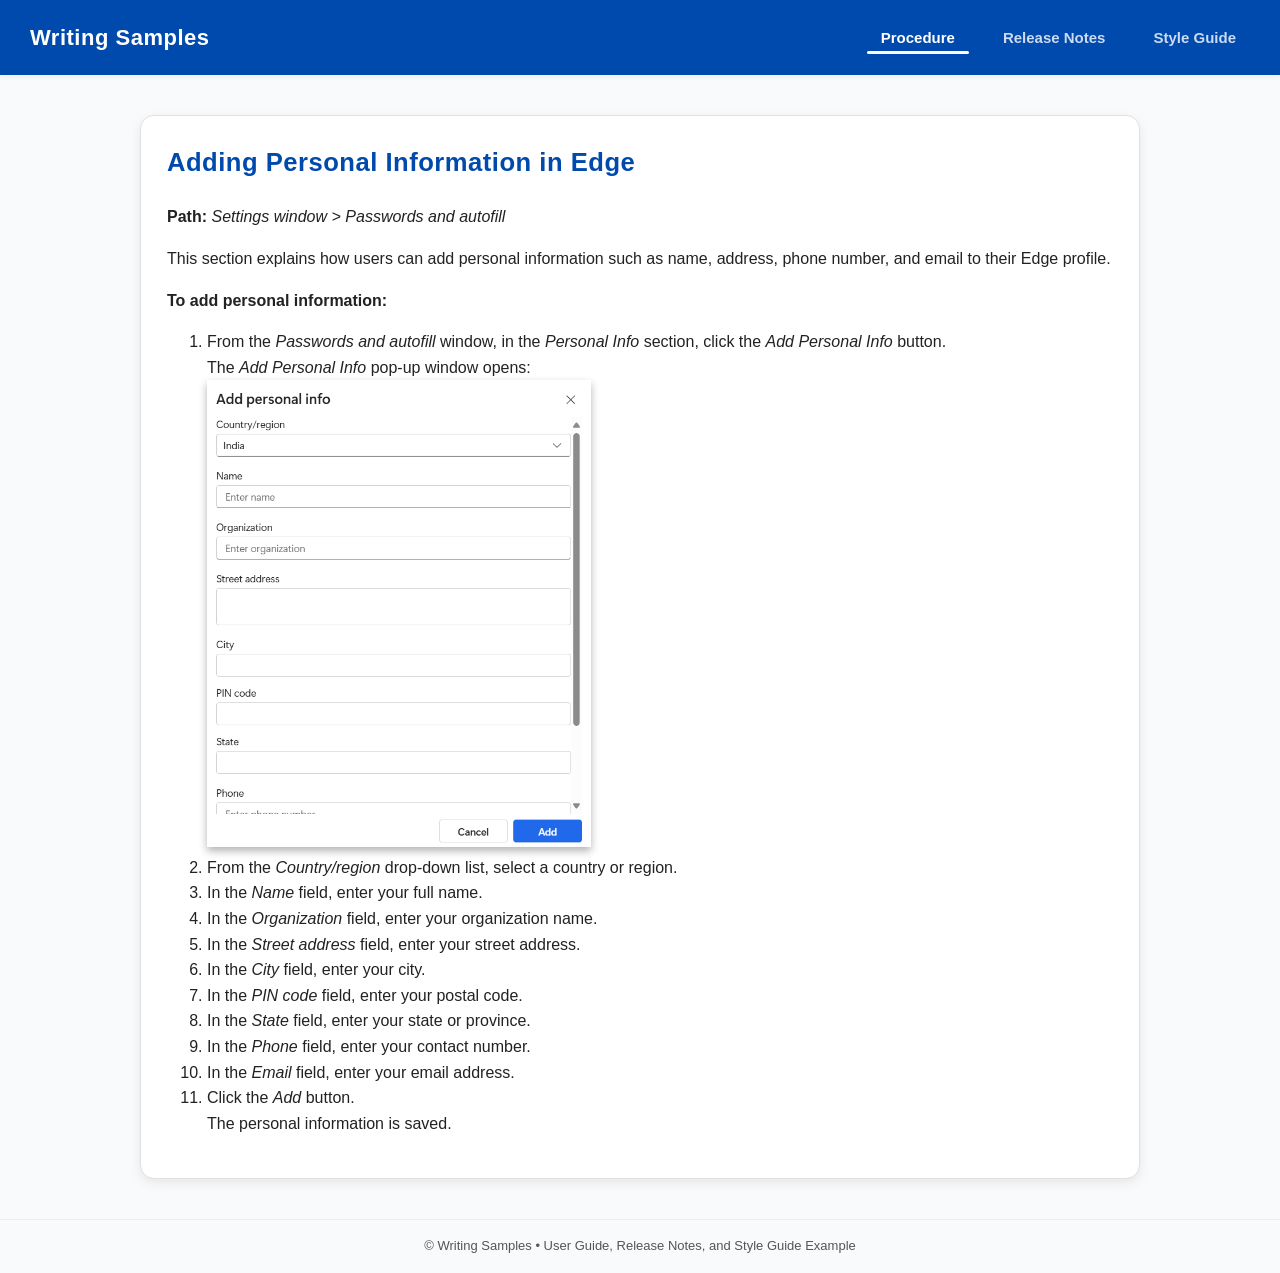
==== index.html @ ee769a08 "Update index.html" ====
<!doctype html>
<html lang="en">
<head>
  <meta charset="utf-8" />
  <meta name="viewport" content="width=device-width,initial-scale=1" />
  <title>Writing Samples — Tabs Layout</title>
  <style>
    :root{
      --bg:#f9fafc;
      --card:#ffffff;
      --accent:#004aad;
      --muted:#555;
      --radius:14px;
      --transition-duration:0.5s;
    }
    body{margin:0;font-family:Segoe UI,Arial,sans-serif;background:var(--bg);color:#222;line-height:1.6;overflow-x:hidden}
    header{padding:20px 30px;background:var(--accent);color:#fff;display:flex;align-items:center;justify-content:space-between;position:relative;z-index:10;box-shadow:0 2px 6px rgba(0,0,0,0.05)}
    .logo{font-size:22px;font-weight:bold;color:#fff;letter-spacing:0.5px}
    .tabs{display:flex;gap:20px;position:relative}
    .tabs button{background:none;border:none;font-size:15px;font-weight:600;color:rgba(255,255,255,0.8);cursor:pointer;padding:8px 14px;position:relative;transition:color var(--transition-duration)}
    .tabs button.active{color:#fff}
    .tab-underline{position:absolute;bottom:0;height:3px;background:#fff;transition:all var(--transition-duration);border-radius:2px}

    .content{max-width:1000px;margin:40px auto;padding:0 20px;position:relative;z-index:5}
    .card{background:var(--card);border-radius:var(--radius);padding:26px;border:1px solid #e0e0e0;box-shadow:0 4px 12px rgba(0,0,0,0.08);opacity:0;transform:translateY(20px);transition:all var(--transition-duration)}
    .card.show{opacity:1;transform:translateY(0)}
    h2{margin-top:0;color:var(--accent);font-size:1.6rem;letter-spacing:0.5px}
    h3{color:#333;margin-top:20px}
    .muted{color:var(--muted);font-size:14px;margin-bottom:12px;font-style:italic}

    ol.procedure-list{padding-left:20px}
    ol.procedure-list li{margin-bottom:10px;opacity:0;transform:translateY(10px);transition:all 0.4s ease}
    ol.procedure-list li.show{opacity:1;transform:translateY(0)}

    table{width:100%;border-collapse:collapse;margin-top:12px;font-size:15px}
    table th, table td{border:1px solid #ddd;padding:10px;text-align:left;vertical-align:top}
    table th{background:#f4f7fb;color:#222}
    table tr{opacity:0;transform:translateY(10px);transition:all 0.4s ease}
    table tr.show{opacity:1;transform:translateY(0)}

    footer{text-align:center;padding:16px;border-top:1px solid #eee;color:var(--muted);font-size:13px;margin-top:40px;position:relative;z-index:10}
  .styled-image {
    width: 4in;
    box-shadow: 0 4px 8px rgba(0, 0, 0, 0.3);
  }
</style>
</head>
<body>
  <header>
    <div class="logo">Writing Samples</div>
    <nav class="tabs">
      <button class="tab-btn active" data-tab="procedure">Procedure</button>
      <button class="tab-btn" data-tab="releasenotes">Release Notes</button>
      <button class="tab-btn" data-tab="styleguide">Style Guide</button>
      <div class="tab-underline"></div>
    </nav>
  </header>

  <main class="content">
    <section id="procedure" class="tab-content card show">
      <h2>Adding Personal Information in Edge</h2>
      <div class="path">
    <strong>Path:</strong> <em>Settings window &gt; Passwords and autofill</em>
  </div>
<p>This section explains how users can add personal information such as name, address, phone number, and email to their Edge profile.</p>
      <p><strong>To add personal information:</strong></p>
 <ol>
  <li>
    From the <em>Passwords and autofill</em> window, in the <em>Personal Info</em> section, click the <em>Add Personal Info</em> button.<br>
    The <em>Add Personal Info</em> pop-up window opens:
  </li>
   <img src="https://balathetechwriter.github.io/images/portfolio/Screenshot%202025-10-13%20235827.png" 
     alt="Portfolio Screenshot" 
     class="styled-image">
  <li>
    From the <em>Country/region</em> drop-down list, select a country or region.
  </li>
  <li>
    In the <em>Name</em> field, enter your full name.
  </li>
  <li>
    In the <em>Organization</em> field, enter your organization name.
  </li>
  <li>
    In the <em>Street address</em> field, enter your street address.
  </li>
  <li>
    In the <em>City</em> field, enter your city.
  </li>
  <li>
    In the <em>PIN code</em> field, enter your postal code.
  </li>
  <li>
    In the <em>State</em> field, enter your state or province.
  </li>
  <li>
    In the <em>Phone</em> field, enter your contact number.
  </li>
  <li>
    In the <em>Email</em> field, enter your email address.
  </li>
  <li>
    Click the <em>Add</em> button.<br>
    The personal information is saved.
  </li>
</ol>

    </section>

    <section id="releasenotes" class="tab-content card" style="display:none">
      <h2>Release Notes — Sample</h2>
      <div class="muted">Version history with recent updates</div>
      <table>
        <tr>
          <th>Version</th>
          <th>Date</th>
          <th>Changes</th>
        </tr>
        <tr>
          <td>2.1.0</td>
          <td>2025-09-15</td>
          <td>
            <ul>
              <li>Introduced task creation enhancements with file upload.</li>
              <li>Added MFA support for sign-in process.</li>
              <li>Improved dashboard refresh speed.</li>
            </ul>
          </td>
        </tr>
        <tr>
          <td>2.0.0</td>
          <td>2025-08-01</td>
          <td>
            <ul>
              <li>Major UI redesign for clarity and accessibility.</li>
              <li>Bug fixes for login errors on mobile devices.</li>
            </ul>
          </td>
        </tr>
      </table>
    </section>

    <section id="styleguide" class="tab-content card" style="display:none">
      <h2>Style Guide</h2>
      <div class="muted">Guidelines for accurate, consistent, and user-focused documentation</div>

      <p>
        Acceptable technical writing should be accurate, with a professional level of spelling, grammar, and punctuation.  
        Good technical writing requires more than that.  
      </p>

      <p>
        I've collected the guidelines on this page over years of writing technical and instructional content.  
        I consider every word I write carefully using these guidelines, striving to be:
      </p>

      <ul>
        <li><a href="#concise">Concise</a></li>
        <li><a href="#consistent">Consistent</a></li>
        <li><a href="#clear">Clear</a></li>
        <li><a href="#complete">Complete</a></li>
        <li><a href="#empathetic">Empathetic</a></li>
        <li><a href="#enjoyable">Pleasant to read</a></li>
        <li><a href="#adaptive">Adaptive</a></li>
      </ul>

      <h3 id="concise">Be Concise</h3>
      <p>
        For every word, ask “Is it needed?” Technical writing isn’t like writing a school paper with a minimum word count—you don’t need filler.  
        However, don’t sacrifice clarity on the altar of brevity. Use all the words you need to prevent ambiguity or distortion of meaning.  
      </p>
      <p>
        Watch out for the word <em>of</em> and phrases such as “in order to,” “you can,” and “there are.” You often don’t need them.  
      </p>

      <ul>
        <li><strong>Correct:</strong> To postpone a delivery, call 1-800-123-4567.<br>
            <strong>Incorrect:</strong> In order to postpone a delivery, you can call us at 1-800-123-4567.</li>
        <li><strong>Correct:</strong> Several restrictions apply to trial accounts.<br>
            <strong>Incorrect:</strong> There are several restrictions that apply to trial accounts.</li>
        <li><strong>Correct:</strong> This lets you change the background color.<br>
            <strong>Incorrect:</strong> This lets you change the color of the background.</li>
      </ul>

      <p>Leave marketing copy to the marketing team. Avoid superlatives, excessive claims, clichés, and future tense unless necessary.</p>
      <ul>
        <li><strong>Correct:</strong> This button returns you to your dashboard.<br>
            <strong>Incorrect:</strong> This button will return you to your dashboard.</li>
        <li><strong>Correct:</strong> Invalid input triggers an error message.<br>
            <strong>Incorrect:</strong> An error message is triggered by invalid input.</li>
      </ul>
      <p>Prefer simple vocabulary. There’s no need to use <em>obfuscate</em> if <em>hide</em> will do.</p>

      <h3 id="consistent">Be Consistent</h3>
      <p>
        Use a <a href="https://learn.microsoft.com/style-guide/welcome/" target="_blank">style guide</a> as your baseline standard.  
        If you’re the only writer, a style guide ensures consistency for future contributors.
      </p>
      <p>
        Avoid interchanging synonyms for technical terms. For example, don’t mix “directory” and “folder” unless they mean different things.  
        Consistency also applies to spelling (pick either US or UK English, not both).
      </p>

      <h3 id="clear">Be Clear</h3>
      <ul>
        <li>Use a forward slash for folder paths.</li>
        <li>Prefer “because” over “as” to indicate causation.</li>
        <li>Use descriptive link text, not “click here.”</li>
        <li>Ensure a logical information architecture with clear headings and navigation.</li>
        <li>Avoid <em>e.g.</em> and <em>i.e.</em>; use “for example” or “that is.”</li>
        <li>Place conditions at the start of sentences: <br>
            <strong>Correct:</strong> To start over, delete this file. <br>
            <strong>Incorrect:</strong> Delete this file to start over.</li>
      </ul>

      <h3 id="empathetic">Be Empathetic</h3>
      <ul>
        <li>Avoid “easily” and “simply”—they can feel patronizing if users struggle.</li>
        <li>Define terms, acronyms, and abbreviations on first use.</li>
        <li>Use inclusive language. Avoid biased or harmful terms such as <em>master/slave</em>, <em>whitelist/blacklist</em>, <em>dummy</em>, or <em>crazy</em>.</li>
        <li>Provide diverse examples and avoid cultural assumptions.</li>
        <li>Avoid colloquialisms—non-native speakers may not understand them.</li>
      </ul>

      <h3 id="enjoyable">Be Enjoyable to Read</h3>
      <ul>
        <li>Vary sentence lengths.</li>
        <li>Keep sentences under ~30 words.</li>
        <li>Break up long paragraphs to avoid “wall-of-text.”</li>
      </ul>

      <h3 id="complete">Be Complete</h3>
      <ul>
        <li>Cover all supported platforms (Android, iOS, Windows, etc.).</li>
        <li>Have reviewers follow your instructions, not just read them.</li>
        <li>Provide example inputs, outputs, and error handling steps.</li>
      </ul>

      <h3 id="adaptive">Be Adaptive</h3>
      <p>
        These guidelines are not absolute—sometimes clarity requires breaking them.  
        Follow your organization’s style guide when it differs. Pick your battles and adapt gracefully.  
      </p>

      <h3>Other Style Guides</h3>
      <p>Many organizations publish excellent style guides. Some recommended ones include:</p>
      <ul>
        <li><a href="https://developers.google.com/style" target="_blank">Google Developer Documentation Style Guide</a></li>
        <li><a href="https://learn.microsoft.com/style-guide/welcome/" target="_blank">Microsoft Writing Style Guide</a></li>
        <li><a href="https://developer.gnome.org/documentation/" target="_blank">GNOME Documentation Style Guide</a></li>
        <li><a href="https://styleguide.mailchimp.com/" target="_blank">Mailchimp Content Style Guide</a></li>
        <li><a href="https://documentation.suse.com/styleguide/" target="_blank">SUSE Documentation Style Guide</a></li>
      </ul>
    </section>
  </main>

  <footer>
    © Writing Samples • User Guide, Release Notes, and Style Guide Example
  </footer>

  <script>
    const buttons=document.querySelectorAll('.tab-btn');
    const contents=document.querySelectorAll('.tab-content');
    const underline=document.querySelector('.tab-underline');

    function setUnderline(){
      const activeBtn=document.querySelector('.tab-btn.active');
      underline.style.width=activeBtn.offsetWidth+'px';
      underline.style.left=activeBtn.offsetLeft+'px';
    }
    window.addEventListener('resize',setUnderline);

    buttons.forEach(btn=>{
      btn.addEventListener('click',()=>{
        buttons.forEach(b=>b.classList.remove('active'));
        btn.classList.add('active');
        contents.forEach(c=>{
          c.style.display=(c.id===btn.dataset.tab)?'block':'none';
          if(c.id===btn.dataset.tab){
            setTimeout(()=>c.classList.add('show'),50);
            const lis=c.querySelectorAll('ol li');
            lis.forEach((li,i)=>{setTimeout(()=>li.classList.add('show'),i*150)});
            const rows=c.querySelectorAll('table tr');
            rows.forEach((row,i)=>{setTimeout(()=>row.classList.add('show'),i*100)});
          } else { 
            c.classList.remove('show'); 
            c.querySelectorAll('ol li, table tr').forEach(el=>el.classList.remove('show'));
          }
        });
        setUnderline();
      });
    });

    setUnderline();
    document.querySelectorAll('#procedure ol li').forEach((li,i)=>setTimeout(()=>li.classList.add('show'),i*150));
  </script>
</body>
</html>
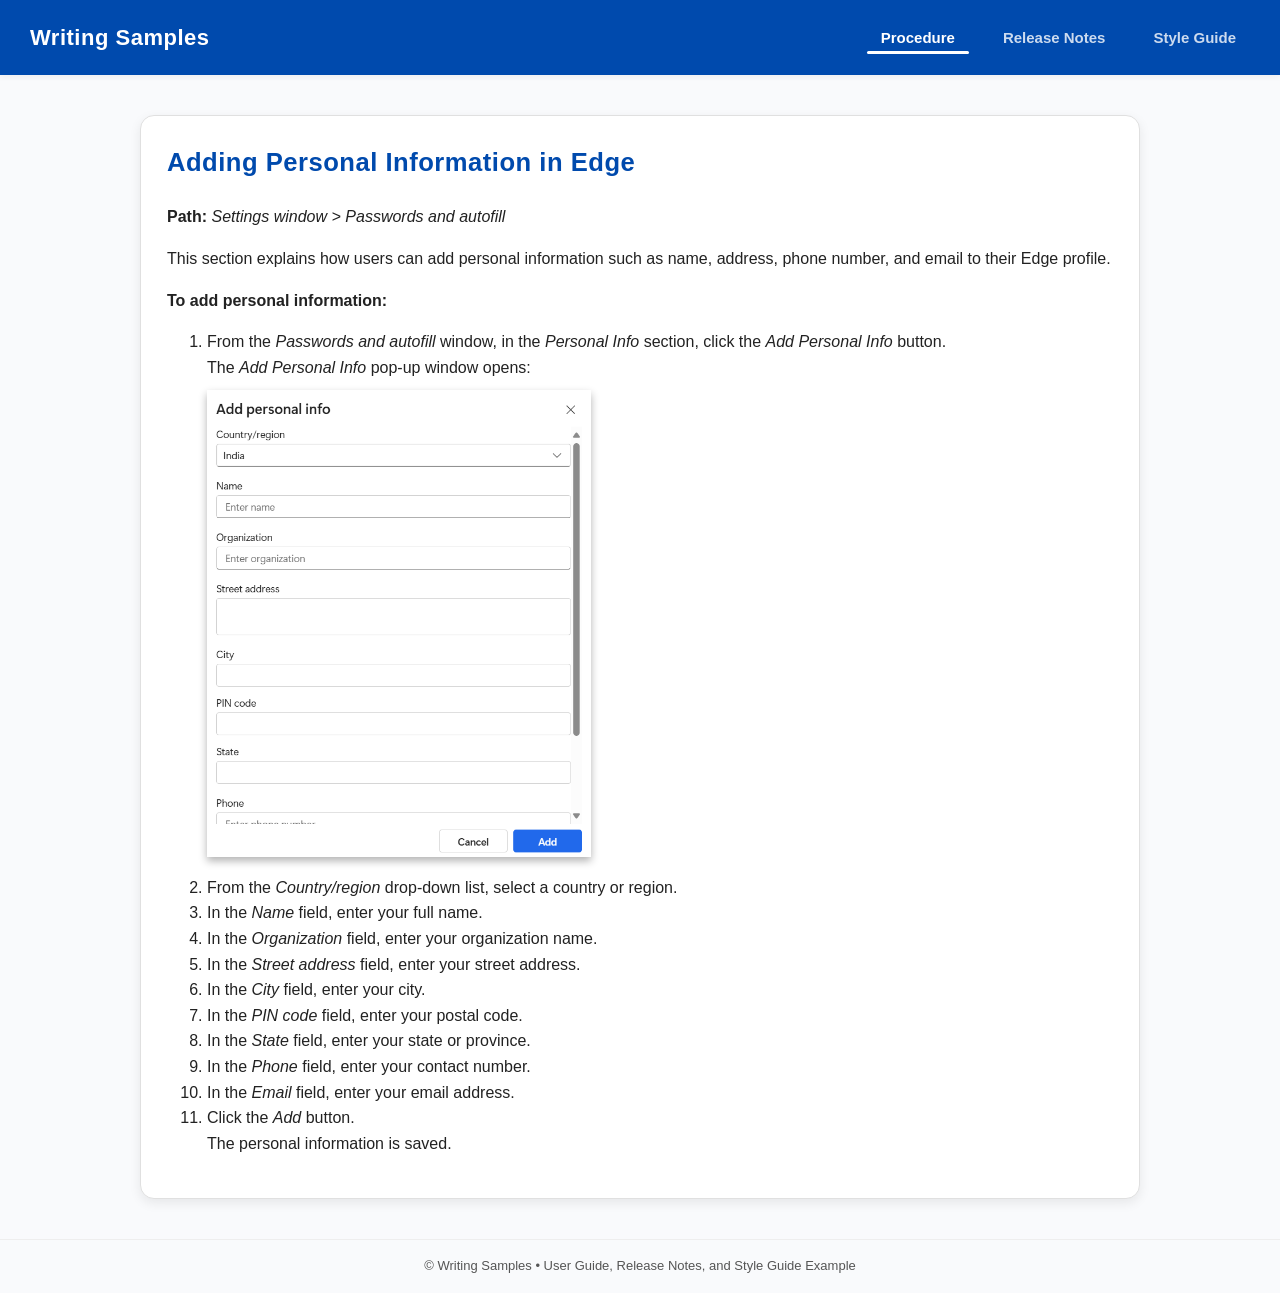
==== commit 981c8dee: "Update index.html" ====
--- a/index.html
+++ b/index.html
@@ -42,6 +42,8 @@
   .styled-image {
     width: 4in;
     box-shadow: 0 4px 8px rgba(0, 0, 0, 0.3);
+    margin-top: 10px;
+    margin-bottom: 10px;
   }
 </style>
 </head>
@@ -305,3 +307,4 @@
 
 
 
+
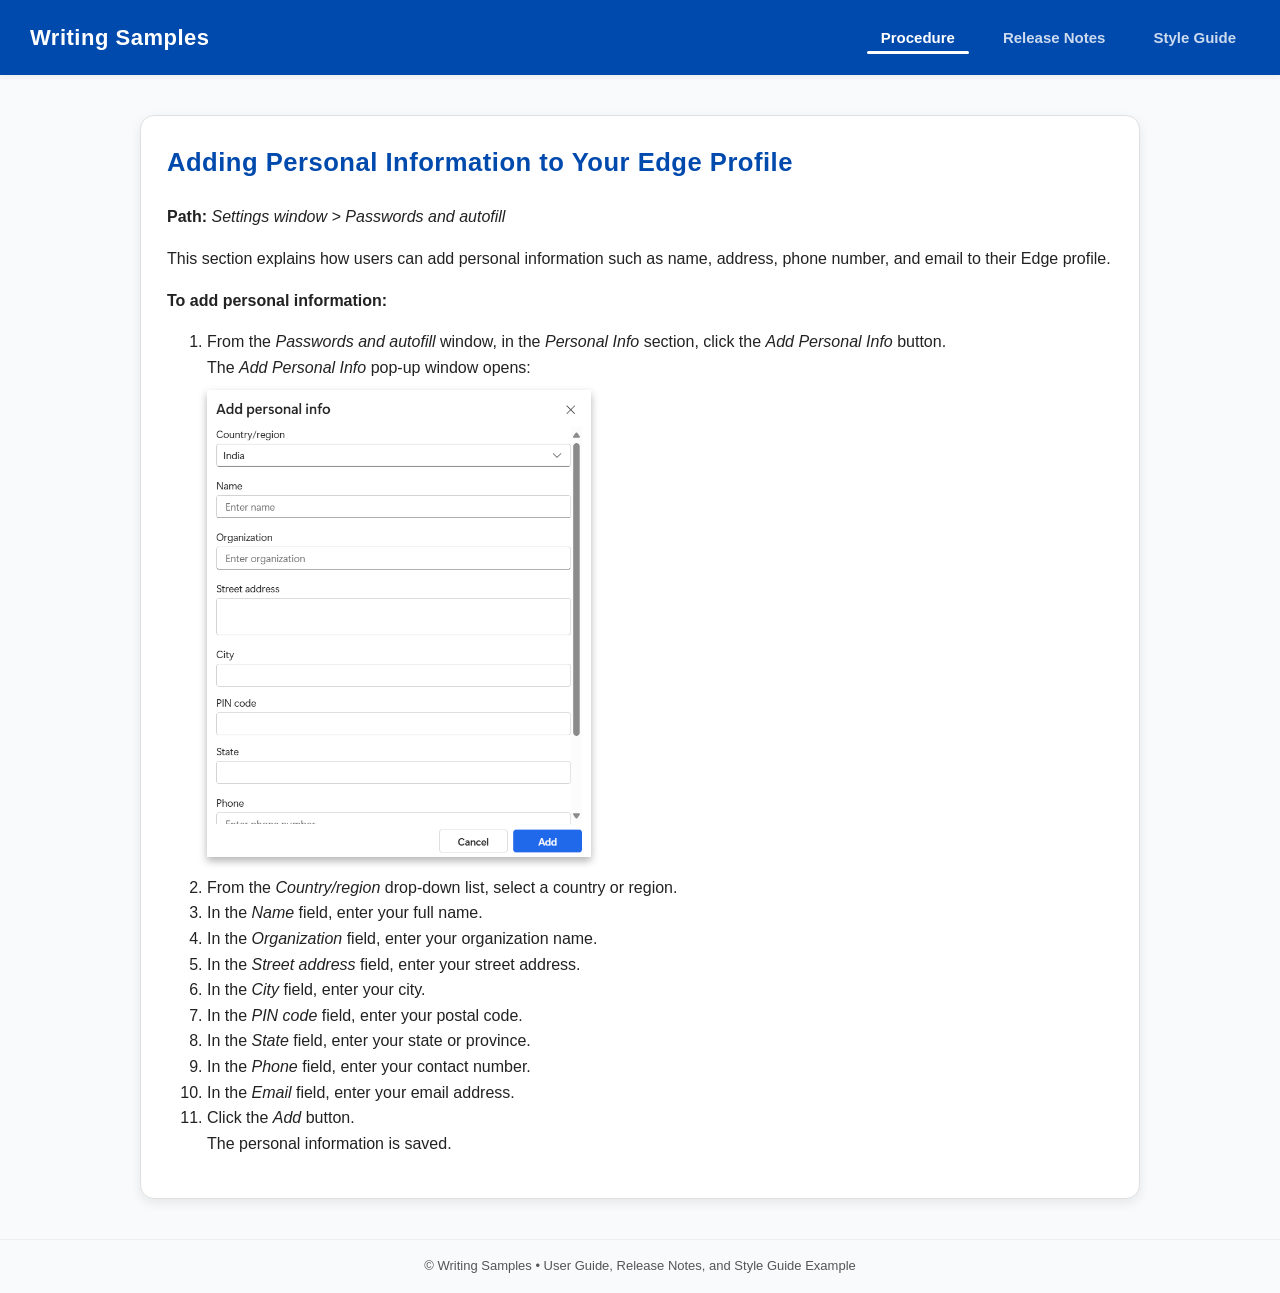
==== commit cfda0176: "Update index.html" ====
--- a/index.html
+++ b/index.html
@@ -3,7 +3,7 @@
 <head>
   <meta charset="utf-8" />
   <meta name="viewport" content="width=device-width,initial-scale=1" />
-  <title>Writing Samples — Tabs Layout</title>
+  <title>Writing Samples</title>
   <style>
     :root{
       --bg:#f9fafc;
@@ -60,7 +60,7 @@
 
   <main class="content">
     <section id="procedure" class="tab-content card show">
-      <h2>Adding Personal Information in Edge</h2>
+      <h2>Adding Personal Information to Your Edge Profile</h2>
       <div class="path">
     <strong>Path:</strong> <em>Settings window &gt; Passwords and autofill</em>
   </div>
@@ -308,3 +308,4 @@
 
 
 
+
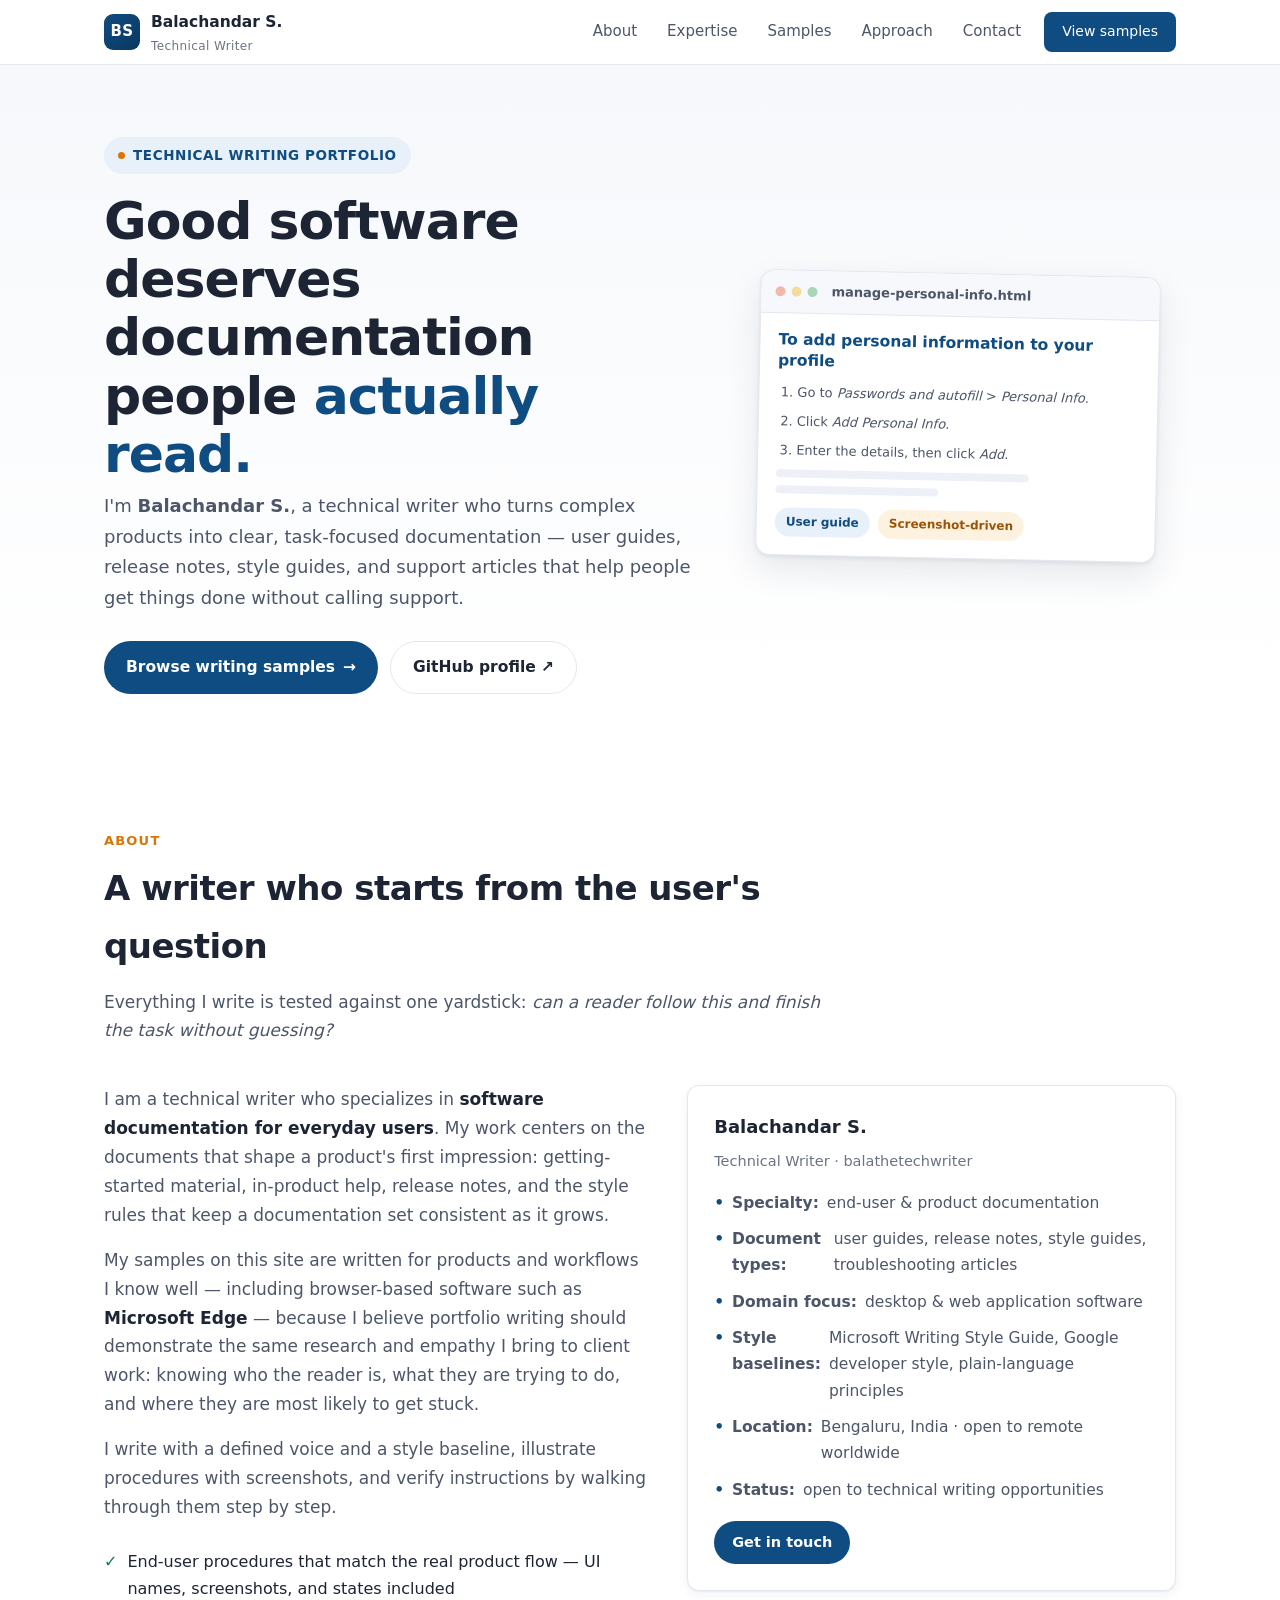
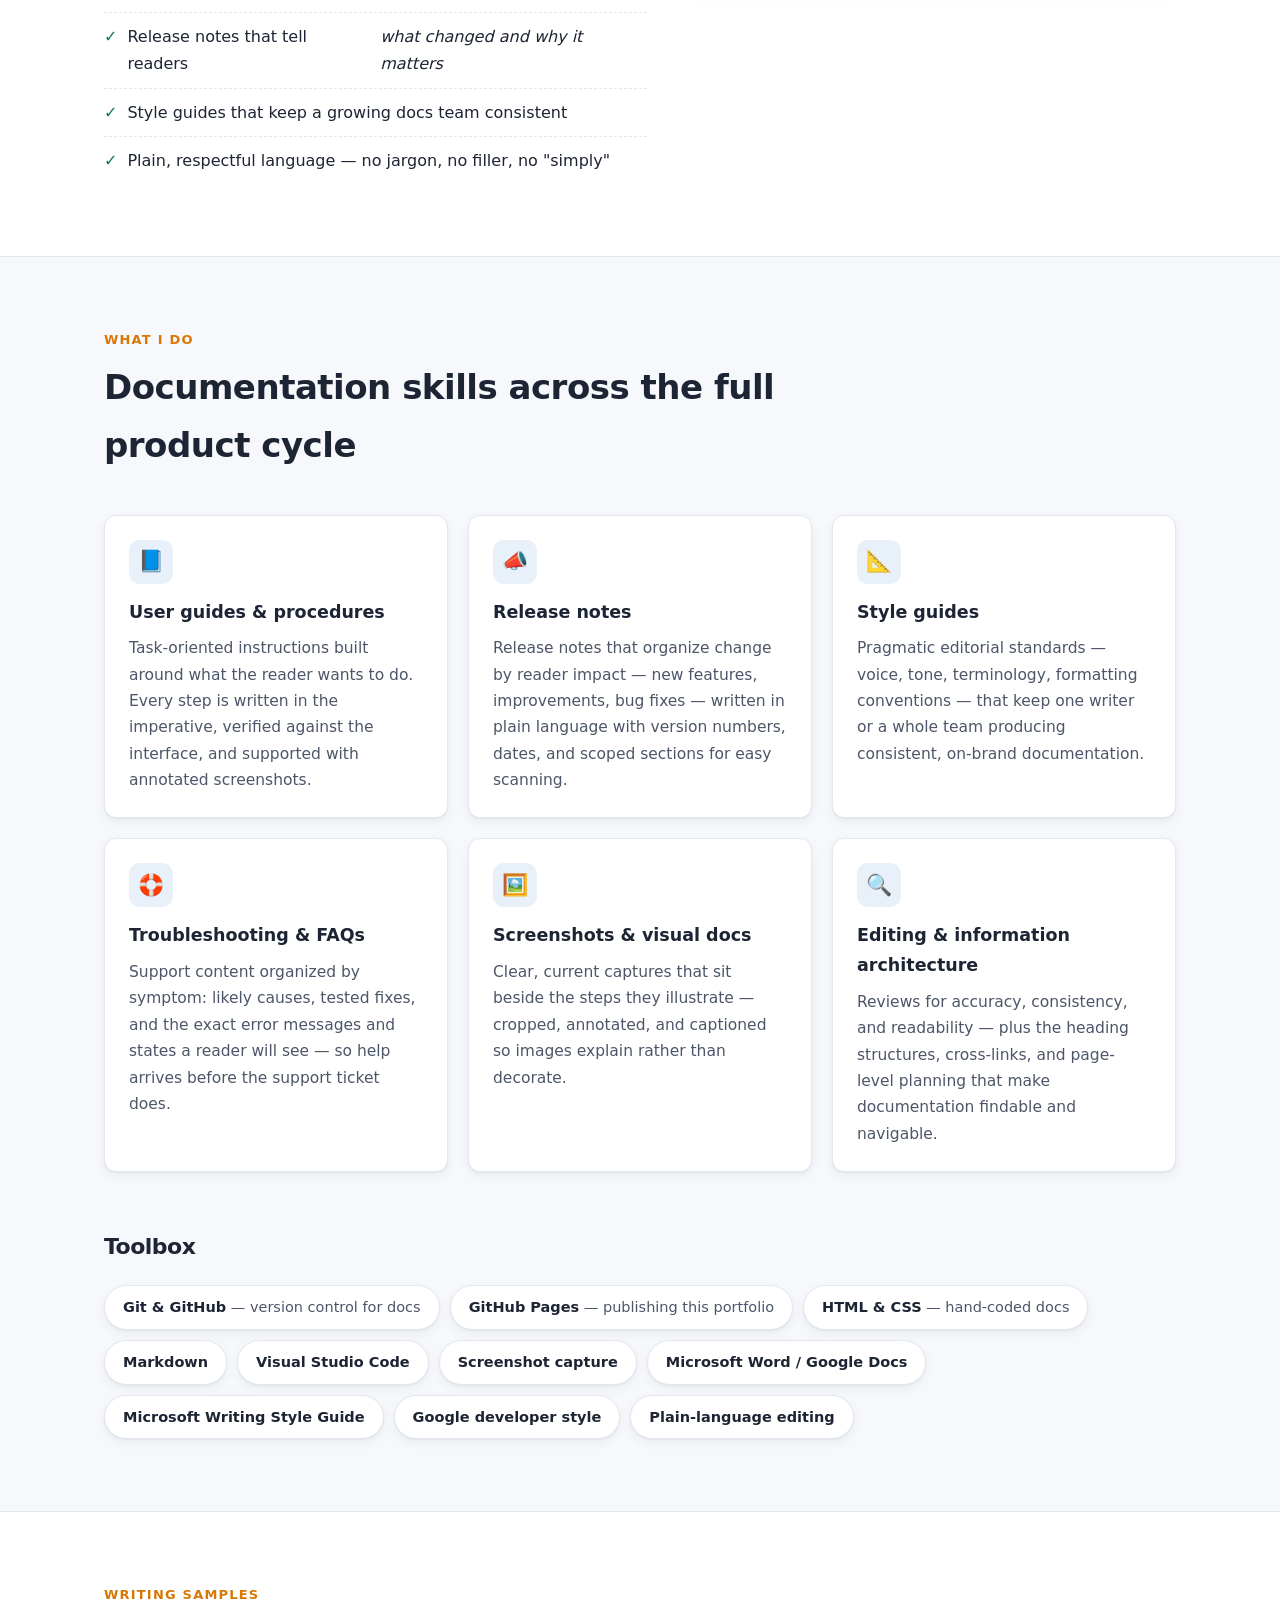
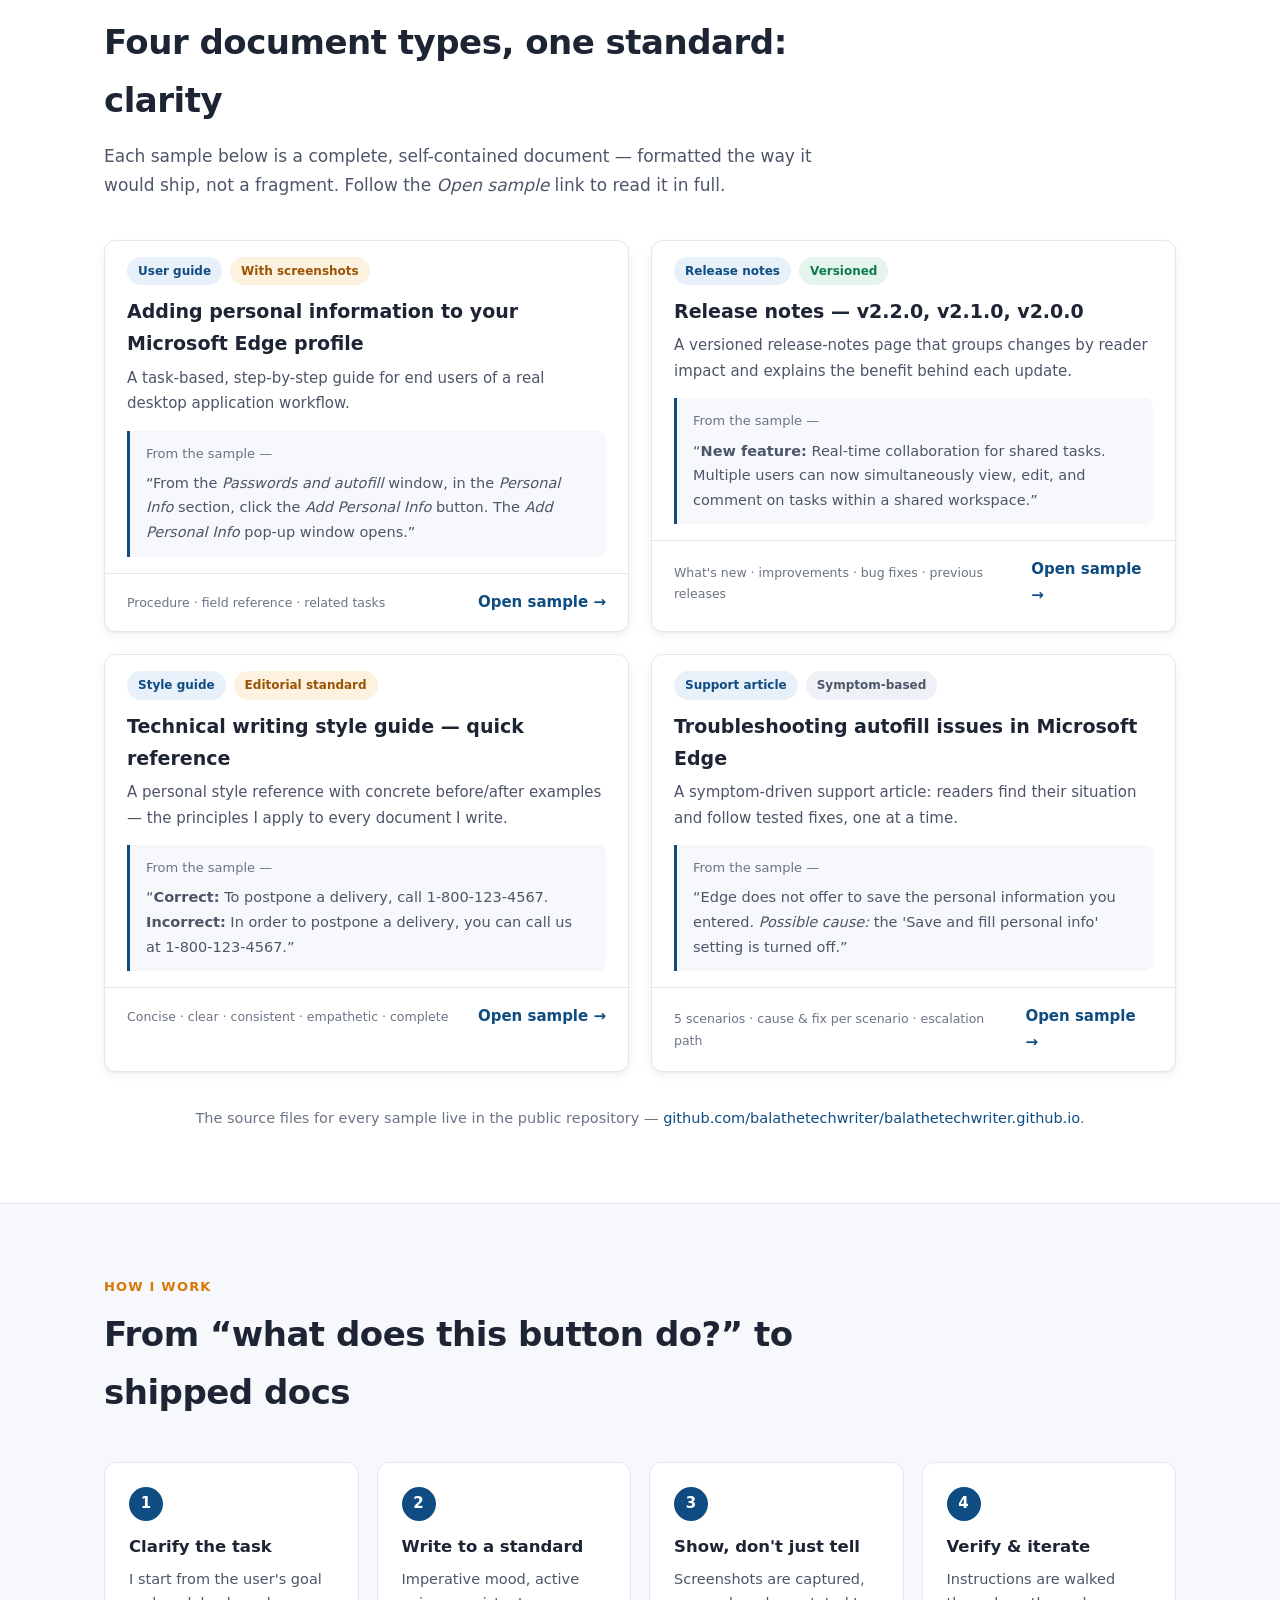
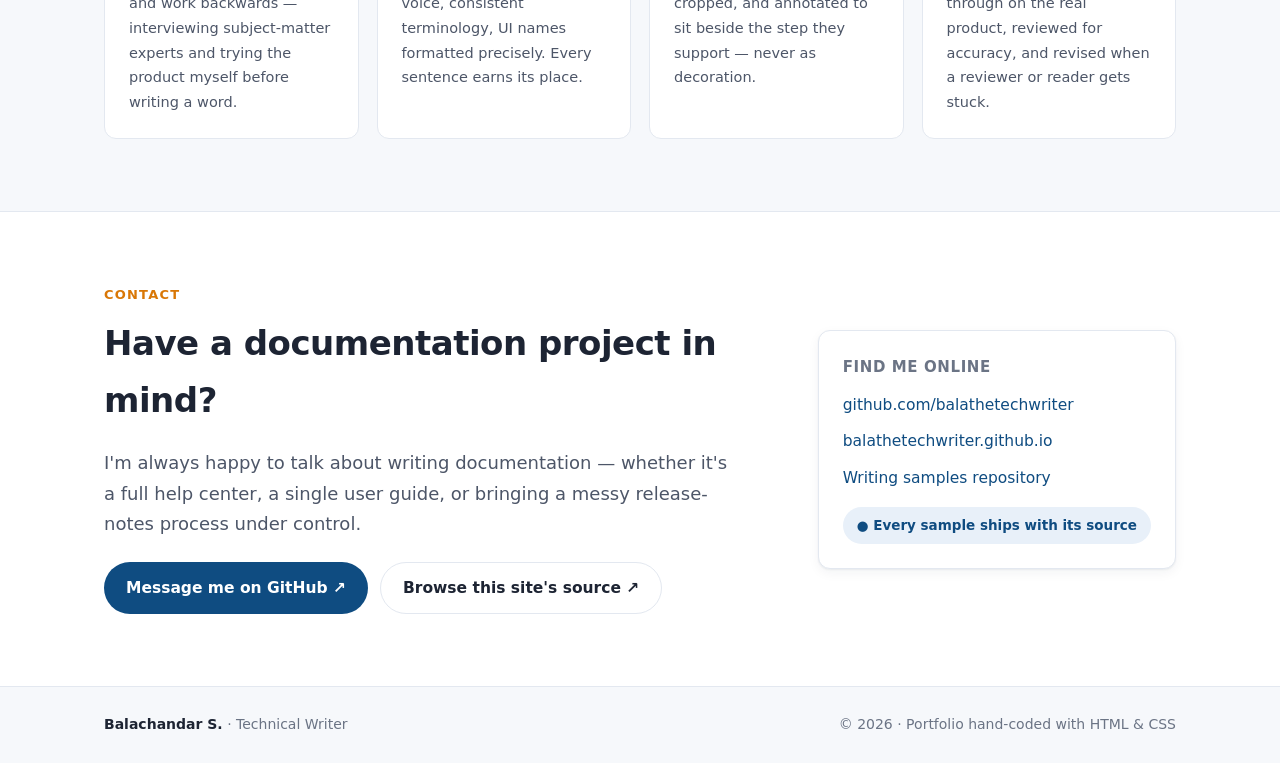
==== commit 892fe195: "Build technical writing portfolio site with full writing samples Replace the placeholder template si" ====
--- a/index.html
+++ b/index.html
@@ -1,311 +1,377 @@
-<!doctype html>
-<html lang="en">
-<head>
-  <meta charset="utf-8" />
-  <meta name="viewport" content="width=device-width,initial-scale=1" />
-  <title>Writing Samples</title>
-  <style>
-    :root{
-      --bg:#f9fafc;
-      --card:#ffffff;
-      --accent:#004aad;
-      --muted:#555;
-      --radius:14px;
-      --transition-duration:0.5s;
-    }
-    body{margin:0;font-family:Segoe UI,Arial,sans-serif;background:var(--bg);color:#222;line-height:1.6;overflow-x:hidden}
-    header{padding:20px 30px;background:var(--accent);color:#fff;display:flex;align-items:center;justify-content:space-between;position:relative;z-index:10;box-shadow:0 2px 6px rgba(0,0,0,0.05)}
-    .logo{font-size:22px;font-weight:bold;color:#fff;letter-spacing:0.5px}
-    .tabs{display:flex;gap:20px;position:relative}
-    .tabs button{background:none;border:none;font-size:15px;font-weight:600;color:rgba(255,255,255,0.8);cursor:pointer;padding:8px 14px;position:relative;transition:color var(--transition-duration)}
-    .tabs button.active{color:#fff}
-    .tab-underline{position:absolute;bottom:0;height:3px;background:#fff;transition:all var(--transition-duration);border-radius:2px}
-
-    .content{max-width:1000px;margin:40px auto;padding:0 20px;position:relative;z-index:5}
-    .card{background:var(--card);border-radius:var(--radius);padding:26px;border:1px solid #e0e0e0;box-shadow:0 4px 12px rgba(0,0,0,0.08);opacity:0;transform:translateY(20px);transition:all var(--transition-duration)}
-    .card.show{opacity:1;transform:translateY(0)}
-    h2{margin-top:0;color:var(--accent);font-size:1.6rem;letter-spacing:0.5px}
-    h3{color:#333;margin-top:20px}
-    .muted{color:var(--muted);font-size:14px;margin-bottom:12px;font-style:italic}
-
-    ol.procedure-list{padding-left:20px}
-    ol.procedure-list li{margin-bottom:10px;opacity:0;transform:translateY(10px);transition:all 0.4s ease}
-    ol.procedure-list li.show{opacity:1;transform:translateY(0)}
-
-    table{width:100%;border-collapse:collapse;margin-top:12px;font-size:15px}
-    table th, table td{border:1px solid #ddd;padding:10px;text-align:left;vertical-align:top}
-    table th{background:#f4f7fb;color:#222}
-    table tr{opacity:0;transform:translateY(10px);transition:all 0.4s ease}
-    table tr.show{opacity:1;transform:translateY(0)}
-
-    footer{text-align:center;padding:16px;border-top:1px solid #eee;color:var(--muted);font-size:13px;margin-top:40px;position:relative;z-index:10}
-  .styled-image {
-    width: 4in;
-    box-shadow: 0 4px 8px rgba(0, 0, 0, 0.3);
-    margin-top: 10px;
-    margin-bottom: 10px;
-  }
-</style>
-</head>
-<body>
-  <header>
-    <div class="logo">Writing Samples</div>
-    <nav class="tabs">
-      <button class="tab-btn active" data-tab="procedure">Procedure</button>
-      <button class="tab-btn" data-tab="releasenotes">Release Notes</button>
-      <button class="tab-btn" data-tab="styleguide">Style Guide</button>
-      <div class="tab-underline"></div>
-    </nav>
-  </header>
-
-  <main class="content">
-    <section id="procedure" class="tab-content card show">
-      <h2>Adding Personal Information to Your Edge Profile</h2>
-      <div class="path">
-    <strong>Path:</strong> <em>Settings window &gt; Passwords and autofill</em>
-  </div>
-<p>This section explains how users can add personal information such as name, address, phone number, and email to their Edge profile.</p>
-      <p><strong>To add personal information:</strong></p>
- <ol>
-  <li>
-    From the <em>Passwords and autofill</em> window, in the <em>Personal Info</em> section, click the <em>Add Personal Info</em> button.<br>
-    The <em>Add Personal Info</em> pop-up window opens:
-  </li>
-   <img src="https://balathetechwriter.github.io/images/portfolio/Screenshot%202025-10-13%20235827.png" 
-     alt="Portfolio Screenshot" 
-     class="styled-image">
-  <li>
-    From the <em>Country/region</em> drop-down list, select a country or region.
-  </li>
-  <li>
-    In the <em>Name</em> field, enter your full name.
-  </li>
-  <li>
-    In the <em>Organization</em> field, enter your organization name.
-  </li>
-  <li>
-    In the <em>Street address</em> field, enter your street address.
-  </li>
-  <li>
-    In the <em>City</em> field, enter your city.
-  </li>
-  <li>
-    In the <em>PIN code</em> field, enter your postal code.
-  </li>
-  <li>
-    In the <em>State</em> field, enter your state or province.
-  </li>
-  <li>
-    In the <em>Phone</em> field, enter your contact number.
-  </li>
-  <li>
-    In the <em>Email</em> field, enter your email address.
-  </li>
-  <li>
-    Click the <em>Add</em> button.<br>
-    The personal information is saved.
-  </li>
-</ol>
-
-    </section>
-
-    <section id="releasenotes" class="tab-content card" style="display:none">
-      <h2>Release Notes — Sample</h2>
-      <div class="muted">Version history with recent updates</div>
-      <table>
-        <tr>
-          <th>Version</th>
-          <th>Date</th>
-          <th>Changes</th>
-        </tr>
-        <tr>
-          <td>2.1.0</td>
-          <td>2025-09-15</td>
-          <td>
-            <ul>
-              <li>Introduced task creation enhancements with file upload.</li>
-              <li>Added MFA support for sign-in process.</li>
-              <li>Improved dashboard refresh speed.</li>
-            </ul>
-          </td>
-        </tr>
-        <tr>
-          <td>2.0.0</td>
-          <td>2025-08-01</td>
-          <td>
-            <ul>
-              <li>Major UI redesign for clarity and accessibility.</li>
-              <li>Bug fixes for login errors on mobile devices.</li>
-            </ul>
-          </td>
-        </tr>
-      </table>
-    </section>
-
-    <section id="styleguide" class="tab-content card" style="display:none">
-      <h2>Style Guide</h2>
-      <div class="muted">Guidelines for accurate, consistent, and user-focused documentation</div>
-
-      <p>
-        Acceptable technical writing should be accurate, with a professional level of spelling, grammar, and punctuation.  
-        Good technical writing requires more than that.  
-      </p>
-
-      <p>
-        I've collected the guidelines on this page over years of writing technical and instructional content.  
-        I consider every word I write carefully using these guidelines, striving to be:
-      </p>
-
-      <ul>
-        <li><a href="#concise">Concise</a></li>
-        <li><a href="#consistent">Consistent</a></li>
-        <li><a href="#clear">Clear</a></li>
-        <li><a href="#complete">Complete</a></li>
-        <li><a href="#empathetic">Empathetic</a></li>
-        <li><a href="#enjoyable">Pleasant to read</a></li>
-        <li><a href="#adaptive">Adaptive</a></li>
-      </ul>
-
-      <h3 id="concise">Be Concise</h3>
-      <p>
-        For every word, ask “Is it needed?” Technical writing isn’t like writing a school paper with a minimum word count—you don’t need filler.  
-        However, don’t sacrifice clarity on the altar of brevity. Use all the words you need to prevent ambiguity or distortion of meaning.  
-      </p>
-      <p>
-        Watch out for the word <em>of</em> and phrases such as “in order to,” “you can,” and “there are.” You often don’t need them.  
-      </p>
-
-      <ul>
-        <li><strong>Correct:</strong> To postpone a delivery, call 1-800-123-4567.<br>
-            <strong>Incorrect:</strong> In order to postpone a delivery, you can call us at 1-800-123-4567.</li>
-        <li><strong>Correct:</strong> Several restrictions apply to trial accounts.<br>
-            <strong>Incorrect:</strong> There are several restrictions that apply to trial accounts.</li>
-        <li><strong>Correct:</strong> This lets you change the background color.<br>
-            <strong>Incorrect:</strong> This lets you change the color of the background.</li>
-      </ul>
-
-      <p>Leave marketing copy to the marketing team. Avoid superlatives, excessive claims, clichés, and future tense unless necessary.</p>
-      <ul>
-        <li><strong>Correct:</strong> This button returns you to your dashboard.<br>
-            <strong>Incorrect:</strong> This button will return you to your dashboard.</li>
-        <li><strong>Correct:</strong> Invalid input triggers an error message.<br>
-            <strong>Incorrect:</strong> An error message is triggered by invalid input.</li>
-      </ul>
-      <p>Prefer simple vocabulary. There’s no need to use <em>obfuscate</em> if <em>hide</em> will do.</p>
-
-      <h3 id="consistent">Be Consistent</h3>
-      <p>
-        Use a <a href="https://learn.microsoft.com/style-guide/welcome/" target="_blank">style guide</a> as your baseline standard.  
-        If you’re the only writer, a style guide ensures consistency for future contributors.
-      </p>
-      <p>
-        Avoid interchanging synonyms for technical terms. For example, don’t mix “directory” and “folder” unless they mean different things.  
-        Consistency also applies to spelling (pick either US or UK English, not both).
-      </p>
-
-      <h3 id="clear">Be Clear</h3>
-      <ul>
-        <li>Use a forward slash for folder paths.</li>
-        <li>Prefer “because” over “as” to indicate causation.</li>
-        <li>Use descriptive link text, not “click here.”</li>
-        <li>Ensure a logical information architecture with clear headings and navigation.</li>
-        <li>Avoid <em>e.g.</em> and <em>i.e.</em>; use “for example” or “that is.”</li>
-        <li>Place conditions at the start of sentences: <br>
-            <strong>Correct:</strong> To start over, delete this file. <br>
-            <strong>Incorrect:</strong> Delete this file to start over.</li>
-      </ul>
-
-      <h3 id="empathetic">Be Empathetic</h3>
-      <ul>
-        <li>Avoid “easily” and “simply”—they can feel patronizing if users struggle.</li>
-        <li>Define terms, acronyms, and abbreviations on first use.</li>
-        <li>Use inclusive language. Avoid biased or harmful terms such as <em>master/slave</em>, <em>whitelist/blacklist</em>, <em>dummy</em>, or <em>crazy</em>.</li>
-        <li>Provide diverse examples and avoid cultural assumptions.</li>
-        <li>Avoid colloquialisms—non-native speakers may not understand them.</li>
-      </ul>
-
-      <h3 id="enjoyable">Be Enjoyable to Read</h3>
-      <ul>
-        <li>Vary sentence lengths.</li>
-        <li>Keep sentences under ~30 words.</li>
-        <li>Break up long paragraphs to avoid “wall-of-text.”</li>
-      </ul>
-
-      <h3 id="complete">Be Complete</h3>
-      <ul>
-        <li>Cover all supported platforms (Android, iOS, Windows, etc.).</li>
-        <li>Have reviewers follow your instructions, not just read them.</li>
-        <li>Provide example inputs, outputs, and error handling steps.</li>
-      </ul>
-
-      <h3 id="adaptive">Be Adaptive</h3>
-      <p>
-        These guidelines are not absolute—sometimes clarity requires breaking them.  
-        Follow your organization’s style guide when it differs. Pick your battles and adapt gracefully.  
-      </p>
-
-      <h3>Other Style Guides</h3>
-      <p>Many organizations publish excellent style guides. Some recommended ones include:</p>
-      <ul>
-        <li><a href="https://developers.google.com/style" target="_blank">Google Developer Documentation Style Guide</a></li>
-        <li><a href="https://learn.microsoft.com/style-guide/welcome/" target="_blank">Microsoft Writing Style Guide</a></li>
-        <li><a href="https://developer.gnome.org/documentation/" target="_blank">GNOME Documentation Style Guide</a></li>
-        <li><a href="https://styleguide.mailchimp.com/" target="_blank">Mailchimp Content Style Guide</a></li>
-        <li><a href="https://documentation.suse.com/styleguide/" target="_blank">SUSE Documentation Style Guide</a></li>
-      </ul>
-    </section>
-  </main>
-
-  <footer>
-    © Writing Samples • User Guide, Release Notes, and Style Guide Example
-  </footer>
-
-  <script>
-    const buttons=document.querySelectorAll('.tab-btn');
-    const contents=document.querySelectorAll('.tab-content');
-    const underline=document.querySelector('.tab-underline');
-
-    function setUnderline(){
-      const activeBtn=document.querySelector('.tab-btn.active');
-      underline.style.width=activeBtn.offsetWidth+'px';
-      underline.style.left=activeBtn.offsetLeft+'px';
-    }
-    window.addEventListener('resize',setUnderline);
-
-    buttons.forEach(btn=>{
-      btn.addEventListener('click',()=>{
-        buttons.forEach(b=>b.classList.remove('active'));
-        btn.classList.add('active');
-        contents.forEach(c=>{
-          c.style.display=(c.id===btn.dataset.tab)?'block':'none';
-          if(c.id===btn.dataset.tab){
-            setTimeout(()=>c.classList.add('show'),50);
-            const lis=c.querySelectorAll('ol li');
-            lis.forEach((li,i)=>{setTimeout(()=>li.classList.add('show'),i*150)});
-            const rows=c.querySelectorAll('table tr');
-            rows.forEach((row,i)=>{setTimeout(()=>row.classList.add('show'),i*100)});
-          } else { 
-            c.classList.remove('show'); 
-            c.querySelectorAll('ol li, table tr').forEach(el=>el.classList.remove('show'));
-          }
-        });
-        setUnderline();
-      });
-    });
-
-    setUnderline();
-    document.querySelectorAll('#procedure ol li').forEach((li,i)=>setTimeout(()=>li.classList.add('show'),i*150));
-  </script>
-</body>
-</html>
-
-
-
-
-
-
-
-
-
-
-
+<!doctype html>
+<html lang="en">
+<head>
+  <meta charset="utf-8">
+  <meta name="viewport" content="width=device-width, initial-scale=1">
+  <title>Balachandar S. — Technical Writer Portfolio</title>
+  <meta name="description" content="Portfolio of Balachandar S., a technical writer who plans, writes, and reviews end-user guides, release notes, style guides, and support articles.">
+  <link rel="icon" type="image/png" sizes="32x32" href="favicon-32x32.png">
+  <link rel="icon" type="image/png" sizes="16x16" href="favicon-16x16.png">
+  <link rel="apple-touch-icon" href="apple-touch-icon.png">
+  <link rel="stylesheet" href="css/site.css">
+</head>
+<body>
+
+  <!-- ======================= Header ======================= -->
+  <header class="site-header">
+    <div class="wrap site-header__inner">
+      <a class="brand" href="index.html">
+        <span class="brand__mark">BS</span>
+        <span>
+          <span class="brand__name">Balachandar S.</span>
+          <span class="brand__role">Technical Writer</span>
+        </span>
+      </a>
+      <button class="nav__toggle" aria-label="Toggle menu" aria-expanded="false">☰</button>
+      <nav class="nav" id="site-nav">
+        <a href="#about">About</a>
+        <a href="#expertise">Expertise</a>
+        <a href="#samples">Samples</a>
+        <a href="#approach">Approach</a>
+        <a href="#contact">Contact</a>
+        <a class="nav__cta" href="#samples">View samples</a>
+      </nav>
+    </div>
+  </header>
+
+  <!-- ======================= Hero ======================= -->
+  <section class="hero">
+    <div class="wrap hero__inner">
+      <div>
+        <span class="eyebrow">Technical writing portfolio</span>
+        <h1>Good software deserves<br>documentation people <span class="name-accent">actually read.</span></h1>
+        <p class="hero__lead">
+          I'm <strong>Balachandar S.</strong>, a technical writer who turns complex products into
+          clear, task-focused documentation — user guides, release notes, style guides, and
+          support articles that help people get things done without calling support.
+        </p>
+        <div class="hero__actions">
+          <a class="btn btn--primary" href="#samples">Browse writing samples <span class="arrow">→</span></a>
+          <a class="btn btn--ghost" href="https://github.com/balathetechwriter" target="_blank" rel="noopener">GitHub profile ↗</a>
+        </div>
+      </div>
+      <div class="hero__visual" aria-hidden="true">
+        <div class="mockdoc">
+          <div class="mockdoc__bar">
+            <span class="mockdoc__dot"></span><span class="mockdoc__dot"></span><span class="mockdoc__dot"></span>
+            <span class="mockdoc__title">manage-personal-info.html</span>
+          </div>
+          <div class="mockdoc__body">
+            <h4>To add personal information to your profile</h4>
+            <ol>
+              <li>Go to <em>Passwords and autofill</em> &gt; <em>Personal Info</em>.</li>
+              <li>Click <em>Add Personal Info</em>.</li>
+              <li>Enter the details, then click <em>Add</em>.</li>
+            </ol>
+            <div class="mock-line" style="width:70%"></div>
+            <div class="mock-line" style="width:45%"></div>
+            <div class="mockdoc__foot">
+              <span class="chip">User guide</span>
+              <span class="chip chip--amber">Screenshot-driven</span>
+            </div>
+          </div>
+        </div>
+      </div>
+    </div>
+  </section>
+
+  <!-- ======================= About ======================= -->
+  <section class="section" id="about">
+    <div class="wrap">
+      <div class="section__head">
+        <p class="section__kicker">About</p>
+        <h2 class="section__title">A writer who starts from the user's question</h2>
+        <p class="section__lede">Everything I write is tested against one yardstick: <em>can a reader follow this and finish the task without guessing?</em></p>
+      </div>
+      <div class="about-grid">
+        <div class="about-copy">
+          <!-- TIP: Expand this with resume details — years of experience, employers,
+               industries documented, education/certifications. -->
+          <p>
+            I am a technical writer who specializes in <strong>software documentation for everyday users</strong>.
+            My work centers on the documents that shape a product's first impression: getting-started
+            material, in-product help, release notes, and the style rules that keep a documentation
+            set consistent as it grows.
+          </p>
+          <p>
+            My samples on this site are written for products and workflows I know well — including
+            browser-based software such as <strong>Microsoft Edge</strong> — because I believe portfolio
+            writing should demonstrate the same research and empathy I bring to client work: knowing who
+            the reader is, what they are trying to do, and where they are most likely to get stuck.
+          </p>
+          <p>
+            I write with a defined voice and a style baseline, illustrate procedures with screenshots,
+            and verify instructions by walking through them step by step.
+          </p>
+          <ul class="focus-list">
+            <li><span class="tick">✓</span> End-user procedures that match the real product flow — UI names, screenshots, and states included</li>
+            <li><span class="tick">✓</span> Release notes that tell readers <em>what changed and why it matters</em></li>
+            <li><span class="tick">✓</span> Style guides that keep a growing docs team consistent</li>
+            <li><span class="tick">✓</span> Plain, respectful language — no jargon, no filler, no "simply"</li>
+          </ul>
+        </div>
+        <aside class="fact-card">
+          <h3>Balachandar S.</h3>
+          <p class="sub">Technical Writer · balathetechwriter</p>
+          <ul class="fact-list">
+            <li><strong>Specialty:</strong> end-user &amp; product documentation</li>
+            <li><strong>Document types:</strong> user guides, release notes, style guides, troubleshooting articles</li>
+            <li><strong>Domain focus:</strong> desktop &amp; web application software</li>
+            <li><strong>Style baselines:</strong> Microsoft Writing Style Guide, Google developer style, plain-language principles</li>
+            <li><strong>Location:</strong> Bengaluru, India · open to remote worldwide
+                <!-- EDIT: adjust to your real city/country and timezone if different. --></li>
+            <li><strong>Status:</strong> open to technical writing opportunities
+                <!-- EDIT: e.g. your current role/employer or "available immediately". --></li>
+          </ul>
+          <a class="btn btn--primary" style="padding:9px 18px;font-size:14.5px" href="#contact">Get in touch</a>
+        </aside>
+      </div>
+    </div>
+  </section>
+
+  <!-- ======================= Expertise ======================= -->
+  <section class="section section--soft" id="expertise">
+    <div class="wrap">
+      <div class="section__head">
+        <p class="section__kicker">What I do</p>
+        <h2 class="section__title">Documentation skills across the full product cycle</h2>
+      </div>
+      <div class="card-grid">
+        <div class="card">
+          <div class="card__icon">📘</div>
+          <h3>User guides &amp; procedures</h3>
+          <p>Task-oriented instructions built around what the reader wants to do. Every step is written in the imperative, verified against the interface, and supported with annotated screenshots.</p>
+        </div>
+        <div class="card">
+          <div class="card__icon">📣</div>
+          <h3>Release notes</h3>
+          <p>Release notes that organize change by reader impact — new features, improvements, bug fixes — written in plain language with version numbers, dates, and scoped sections for easy scanning.</p>
+        </div>
+        <div class="card">
+          <div class="card__icon">📐</div>
+          <h3>Style guides</h3>
+          <p>Pragmatic editorial standards — voice, tone, terminology, formatting conventions — that keep one writer or a whole team producing consistent, on-brand documentation.</p>
+        </div>
+        <div class="card">
+          <div class="card__icon">🛟</div>
+          <h3>Troubleshooting &amp; FAQs</h3>
+          <p>Support content organized by symptom: likely causes, tested fixes, and the exact error messages and states a reader will see — so help arrives before the support ticket does.</p>
+        </div>
+        <div class="card">
+          <div class="card__icon">🖼️</div>
+          <h3>Screenshots &amp; visual docs</h3>
+          <p>Clear, current captures that sit beside the steps they illustrate — cropped, annotated, and captioned so images explain rather than decorate.</p>
+        </div>
+        <div class="card">
+          <div class="card__icon">🔍</div>
+          <h3>Editing &amp; information architecture</h3>
+          <p>Reviews for accuracy, consistency, and readability — plus the heading structures, cross-links, and page-level planning that make documentation findable and navigable.</p>
+        </div>
+      </div>
+
+      <div class="section__head" style="margin-top:56px;margin-bottom:20px">
+        <h2 class="section__title" style="font-size:22px">Toolbox</h2>
+      </div>
+      <div class="chip-row">
+        <span class="tool-chip"><b>Git &amp; GitHub</b> — version control for docs</span>
+        <span class="tool-chip"><b>GitHub Pages</b> — publishing this portfolio</span>
+        <span class="tool-chip"><b>HTML &amp; CSS</b> — hand-coded docs</span>
+        <span class="tool-chip"><b>Markdown</b></span>
+        <span class="tool-chip"><b>Visual Studio Code</b></span>
+        <span class="tool-chip"><b>Screenshot capture</b></span>
+        <span class="tool-chip"><b>Microsoft Word / Google Docs</b></span>
+        <span class="tool-chip"><b>Microsoft Writing Style Guide</b></span>
+        <span class="tool-chip"><b>Google developer style</b></span>
+        <span class="tool-chip"><b>Plain-language editing</b></span>
+      </div>
+      <!-- TIP: Extend the toolbox from your resume — e.g. MadCap Flare, Adobe FrameMaker,
+           Oxygen XML, Confluence/Jira, Zendesk, Figma, DITA/XML, localization workflows. -->
+    </div>
+  </section>
+
+  <!-- ======================= Samples ======================= -->
+  <section class="section" id="samples">
+    <div class="wrap">
+      <div class="section__head">
+        <p class="section__kicker">Writing samples</p>
+        <h2 class="section__title">Four document types, one standard: clarity</h2>
+        <p class="section__lede">
+          Each sample below is a complete, self-contained document — formatted the way it would ship,
+          not a fragment. Follow the <em>Open sample</em> link to read it in full.
+        </p>
+      </div>
+
+      <div class="sample-list">
+
+        <article class="sample-card">
+          <div class="sample-card__meta">
+            <span class="chip">User guide</span>
+            <span class="chip chip--amber">With screenshots</span>
+          </div>
+          <h3>Adding personal information to your Microsoft Edge profile</h3>
+          <p class="sample-card__desc">A task-based, step-by-step guide for end users of a real desktop application workflow.</p>
+          <div class="sample-card__excerpt">
+            <span class="docs">From the sample —</span>
+            “From the <em>Passwords and autofill</em> window, in the <em>Personal Info</em> section, click the
+            <em>Add Personal Info</em> button. The <em>Add Personal Info</em> pop-up window opens.”
+          </div>
+          <div class="sample-card__foot">
+            <span class="note">Procedure · field reference · related tasks</span>
+            <a class="text-link" href="samples/user-guide.html">Open sample <span class="arrow">→</span></a>
+          </div>
+        </article>
+
+        <article class="sample-card">
+          <div class="sample-card__meta">
+            <span class="chip">Release notes</span>
+            <span class="chip chip--ok">Versioned</span>
+          </div>
+          <h3>Release notes — v2.2.0, v2.1.0, v2.0.0</h3>
+          <p class="sample-card__desc">A versioned release-notes page that groups changes by reader impact and explains the benefit behind each update.</p>
+          <div class="sample-card__excerpt">
+            <span class="docs">From the sample —</span>
+            “<strong>New feature:</strong> Real-time collaboration for shared tasks. Multiple users can now
+            simultaneously view, edit, and comment on tasks within a shared workspace.”
+          </div>
+          <div class="sample-card__foot">
+            <span class="note">What's new · improvements · bug fixes · previous releases</span>
+            <a class="text-link" href="samples/release-notes.html">Open sample <span class="arrow">→</span></a>
+          </div>
+        </article>
+
+        <article class="sample-card">
+          <div class="sample-card__meta">
+            <span class="chip">Style guide</span>
+            <span class="chip chip--amber">Editorial standard</span>
+          </div>
+          <h3>Technical writing style guide — quick reference</h3>
+          <p class="sample-card__desc">A personal style reference with concrete before/after examples — the principles I apply to every document I write.</p>
+          <div class="sample-card__excerpt">
+            <span class="docs">From the sample —</span>
+            “<strong>Correct:</strong> To postpone a delivery, call 1-800-123-4567.<br>
+            <strong>Incorrect:</strong> In order to postpone a delivery, you can call us at 1-800-123-4567.”
+          </div>
+          <div class="sample-card__foot">
+            <span class="note">Concise · clear · consistent · empathetic · complete</span>
+            <a class="text-link" href="samples/style-guide.html">Open sample <span class="arrow">→</span></a>
+          </div>
+        </article>
+
+        <article class="sample-card">
+          <div class="sample-card__meta">
+            <span class="chip">Support article</span>
+            <span class="chip chip--neutral">Symptom-based</span>
+          </div>
+          <h3>Troubleshooting autofill issues in Microsoft Edge</h3>
+          <p class="sample-card__desc">A symptom-driven support article: readers find their situation and follow tested fixes, one at a time.</p>
+          <div class="sample-card__excerpt">
+            <span class="docs">From the sample —</span>
+            “Edge does not offer to save the personal information you entered. <em>Possible cause:</em> the
+            'Save and fill personal info' setting is turned off.”
+          </div>
+          <div class="sample-card__foot">
+            <span class="note">5 scenarios · cause &amp; fix per scenario · escalation path</span>
+            <a class="text-link" href="samples/troubleshooting.html">Open sample <span class="arrow">→</span></a>
+          </div>
+        </article>
+
+      </div>
+
+      <p style="text-align:center;color:var(--muted);font-size:14.5px;margin:34px 0 0">
+        The source files for every sample live in the public repository —
+        <a href="https://github.com/balathetechwriter/balathetechwriter.github.io" target="_blank" rel="noopener">github.com/balathetechwriter/balathetechwriter.github.io</a>.
+        <!-- TIP: Swap this repo link for a resume PDF / LinkedIn once you have it published. -->
+      </p>
+    </div>
+  </section>
+
+  <!-- ======================= Approach ======================= -->
+  <section class="section section--soft" id="approach">
+    <div class="wrap">
+      <div class="section__head">
+        <p class="section__kicker">How I work</p>
+        <h2 class="section__title">From “what does this button do?” to shipped docs</h2>
+      </div>
+      <div class="steps">
+        <div class="step">
+          <div class="step__num">1</div>
+          <h3>Clarify the task</h3>
+          <p>I start from the user's goal and work backwards — interviewing subject-matter experts and trying the product myself before writing a word.</p>
+        </div>
+        <div class="step">
+          <div class="step__num">2</div>
+          <h3>Write to a standard</h3>
+          <p>Imperative mood, active voice, consistent terminology, UI names formatted precisely. Every sentence earns its place.</p>
+        </div>
+        <div class="step">
+          <div class="step__num">3</div>
+          <h3>Show, don't just tell</h3>
+          <p>Screenshots are captured, cropped, and annotated to sit beside the step they support — never as decoration.</p>
+        </div>
+        <div class="step">
+          <div class="step__num">4</div>
+          <h3>Verify &amp; iterate</h3>
+          <p>Instructions are walked through on the real product, reviewed for accuracy, and revised when a reviewer or reader gets stuck.</p>
+        </div>
+      </div>
+    </div>
+  </section>
+
+  <!-- ======================= Contact ======================= -->
+  <section class="section" id="contact">
+    <div class="wrap contact-grid">
+      <div>
+        <div class="section__head" style="margin-bottom:18px">
+          <p class="section__kicker">Contact</p>
+          <h2 class="section__title">Have a documentation project in mind?</h2>
+        </div>
+        <p class="lede">
+          I'm always happy to talk about writing documentation — whether it's a full help center,
+          a single user guide, or bringing a messy release-notes process under control.
+        </p>
+        <div class="contact-actions">
+          <a class="btn btn--primary" href="https://github.com/balathetechwriter" target="_blank" rel="noopener">Message me on GitHub ↗</a>
+          <a class="btn btn--ghost" href="https://github.com/balathetechwriter/balathetechwriter.github.io" target="_blank" rel="noopener">Browse this site's source ↗</a>
+          <!-- TIP: Once you share your resume details, add real buttons here, for example:
+               <a class="btn btn--primary" href="mailto:you@example.com">Email me ✉</a>
+               <a class="btn btn--ghost" href="https://www.linkedin.com/in/your-profile">LinkedIn ↗</a> -->
+        </div>
+      </div>
+      <aside class="contact-side">
+        <h4>Find me online</h4>
+        <a href="https://github.com/balathetechwriter" target="_blank" rel="noopener">github.com/balathetechwriter</a>
+        <a href="https://balathetechwriter.github.io">balathetechwriter.github.io</a>
+        <a href="https://github.com/balathetechwriter/balathetechwriter.github.io" target="_blank" rel="noopener">Writing samples repository</a>
+        <span class="repo-chip">● Every sample ships with its source</span>
+        <!-- TIP: add email + LinkedIn here once you confirm the links, e.g.
+             <a href="mailto:you@example.com">you@example.com</a>
+             <a href="https://www.linkedin.com/in/your-profile">linkedin.com/in/your-profile</a> -->
+      </aside>
+    </div>
+  </section>
+
+  <!-- ======================= Footer ======================= -->
+  <footer class="site-footer">
+    <div class="wrap site-footer__inner">
+      <span><span class="monogram-foot">Balachandar S.</span> · Technical Writer</span>
+      <span>© <span id="year">2026</span> · Portfolio hand-coded with HTML &amp; CSS</span>
+    </div>
+  </footer>
+
+  <script>
+    // Mobile nav toggle
+    var toggle = document.querySelector('.nav__toggle');
+    var nav = document.getElementById('site-nav');
+    if (toggle) {
+      toggle.addEventListener('click', function () {
+        var open = nav.classList.toggle('open');
+        toggle.setAttribute('aria-expanded', open ? 'true' : 'false');
+      });
+      nav.addEventListener('click', function (e) {
+        if (e.target.tagName === 'A') { nav.classList.remove('open'); }
+      });
+    }
+    document.getElementById('year').textContent = new Date().getFullYear();
+  </script>
+</body>
+</html>
--- a/css/site.css
+++ b/css/site.css
@@ -0,0 +1,415 @@
+/* ============================================================
+   Balachandar S. — Technical Writer portfolio
+   Hand-written CSS. No frameworks.
+   ============================================================ */
+
+:root {
+  --bg: #ffffff;
+  --bg-soft: #f6f8fb;
+  --ink: #1d2433;
+  --ink-soft: #4d5668;
+  --muted: #6b7485;
+  --line: #e3e8f0;
+  --brand: #0f4c81;
+  --brand-deep: #0a3860;
+  --brand-soft: #e8f0f9;
+  --accent: #d97706;
+  --accent-soft: #fdf1e0;
+  --ok: #0e7a4e;
+  --ok-soft: #e5f4ec;
+  --radius: 12px;
+  --radius-sm: 8px;
+  --shadow-sm: 0 1px 2px rgba(23, 37, 61, .06), 0 4px 12px rgba(23, 37, 61, .05);
+  --shadow-md: 0 2px 4px rgba(23, 37, 61, .07), 0 14px 34px rgba(23, 37, 61, .10);
+  --font-body: "Segoe UI", system-ui, -apple-system, Arial, sans-serif;
+  --font-ui: "Segoe UI", system-ui, -apple-system, Arial, sans-serif;
+  --font-mono: "Cascadia Code", Consolas, "SFMono-Regular", Menlo, monospace;
+  --maxw: 1120px;
+}
+
+* { box-sizing: border-box; }
+html { scroll-behavior: smooth; }
+@media (prefers-reduced-motion: reduce) {
+  html { scroll-behavior: auto; }
+  *, *::before, *::after { transition: none !important; animation: none !important; }
+}
+
+body {
+  margin: 0;
+  font-family: var(--font-body);
+  font-size: 17px;
+  line-height: 1.7;
+  color: var(--ink);
+  background: var(--bg);
+  -webkit-font-smoothing: antialiased;
+}
+
+img { max-width: 100%; height: auto; }
+a { color: var(--brand); text-decoration: none; }
+a:hover { text-decoration: underline; }
+.wrap { max-width: var(--maxw); margin: 0 auto; padding: 0 24px; }
+
+/* ---------- header ---------- */
+.site-header {
+  position: sticky; top: 0; z-index: 60;
+  background: rgba(255, 255, 255, .92);
+  backdrop-filter: blur(8px);
+  border-bottom: 1px solid var(--line);
+}
+.site-header__inner {
+  display: flex; align-items: center; justify-content: space-between;
+  gap: 16px; height: 64px;
+}
+.brand { display: flex; align-items: center; gap: 11px; color: var(--ink); }
+.brand:hover { text-decoration: none; }
+.brand__mark {
+  display: grid; place-items: center;
+  width: 36px; height: 36px; border-radius: 9px;
+  background: linear-gradient(135deg, var(--brand), var(--brand-deep));
+  color: #fff; font-weight: 700; font-size: 15px; letter-spacing: .3px;
+}
+.brand__name { font-weight: 700; font-size: 15.5px; line-height: 1.2; color: var(--ink); }
+.brand__role { display: block; font-size: 12px; font-weight: 500; color: var(--muted); letter-spacing: .4px; }
+
+.nav { display: flex; align-items: center; gap: 4px; }
+.nav a {
+  color: var(--ink-soft); font-size: 15px; font-weight: 500;
+  padding: 8px 13px; border-radius: 8px;
+}
+.nav a:hover { color: var(--brand); background: var(--brand-soft); text-decoration: none; }
+.nav__cta {
+  margin-left: 6px; background: var(--brand); color: #fff !important;
+  border-radius: 999px; padding: 8px 18px !important; font-size: 14px !important;
+}
+.nav__cta:hover { background: var(--brand-deep); }
+.nav__toggle { display: none; background: none; border: 0; cursor: pointer; color: var(--ink); font-size: 22px; padding: 6px; }
+
+/* ---------- hero ---------- */
+.hero { background: linear-gradient(180deg, var(--bg-soft), #fff 90%); }
+.hero__inner {
+  display: grid; grid-template-columns: 1.15fr .85fr; gap: 48px;
+  align-items: center; padding: 72px 24px 64px;
+}
+.eyebrow {
+  display: inline-flex; align-items: center; gap: 8px;
+  font-size: 13.5px; font-weight: 600; letter-spacing: .6px; text-transform: uppercase;
+  color: var(--brand); background: var(--brand-soft);
+  padding: 7px 14px; border-radius: 999px; margin-bottom: 18px;
+}
+.eyebrow::before { content: ""; width: 7px; height: 7px; border-radius: 50%; background: var(--accent); }
+h1 { font-size: clamp(34px, 4.6vw, 52px); line-height: 1.12; margin: 0 0 8px; letter-spacing: -1px; }
+h1 .name-accent { color: var(--brand); }
+.hero__kicker { font-size: 18px; font-weight: 600; color: var(--ink-soft); margin: 0 0 16px; }
+.hero__lead { font-size: 18px; color: var(--ink-soft); margin: 0 0 28px; max-width: 60ch; }
+.hero__actions { display: flex; flex-wrap: wrap; gap: 12px; }
+.btn {
+  display: inline-flex; align-items: center; gap: 8px;
+  border-radius: 999px; padding: 12px 22px; font-weight: 600; font-size: 15.5px;
+  cursor: pointer; transition: transform .15s ease, box-shadow .15s ease;
+}
+.btn:hover { transform: translateY(-1px); box-shadow: var(--shadow-md); text-decoration: none; }
+.btn--primary { background: var(--brand); color: #fff; }
+.btn--primary:hover { background: var(--brand-deep); }
+.btn--ghost { background: #fff; color: var(--ink); border: 1px solid var(--line); }
+.btn--ghost:hover { border-color: var(--brand); color: var(--brand); }
+.btn .arrow { transition: transform .15s ease; }
+.btn:hover .arrow { transform: translateX(3px); }
+
+/* mock document card */
+.hero__visual { display: flex; justify-content: center; }
+.mockdoc {
+  width: min(400px, 100%);
+  background: #fff; border: 1px solid var(--line); border-radius: 14px;
+  box-shadow: var(--shadow-md); overflow: hidden; transform: rotate(1.2deg);
+}
+.mockdoc__bar {
+  display: flex; align-items: center; gap: 6px; padding: 10px 14px;
+  background: var(--bg-soft); border-bottom: 1px solid var(--line);
+}
+.mockdoc__dot { width: 10px; height: 10px; border-radius: 50%; background: #d5dce8; }
+.mockdoc__dot:first-child { background: #f2b8a9; }
+.mockdoc__dot:nth-child(2) { background: #f2dd9c; }
+.mockdoc__dot:nth-child(3) { background: #a9d6b8; }
+.mockdoc__title { font-size: 13px; font-weight: 600; color: var(--ink-soft); margin-left: 8px; }
+.mockdoc__body { padding: 16px 18px 18px; }
+.mockdoc h4 { margin: 0 0 10px; font-size: 15.5px; color: var(--brand); line-height: 1.35; }
+.mockdoc ol { margin: 0; padding-left: 20px; font-size: 13px; color: var(--ink-soft); }
+.mockdoc li { margin-bottom: 7px; }
+.mockdoc .mock-line { height: 8px; border-radius: 4px; background: #edf1f7; margin: 8px 0; }
+.mockdoc__foot { display: flex; align-items: center; gap: 8px; margin-top: 14px; }
+.chip {
+  display: inline-flex; align-items: center; gap: 6px;
+  font-size: 12px; font-weight: 600; border-radius: 999px; padding: 4px 11px;
+  background: var(--brand-soft); color: var(--brand);
+}
+.chip--amber { background: var(--accent-soft); color: #9a5404; }
+.chip--ok { background: var(--ok-soft); color: var(--ok); }
+.chip--neutral { background: #eef1f6; color: var(--ink-soft); }
+
+/* ---------- sections ---------- */
+.section { padding: 72px 0; }
+.section--soft { background: var(--bg-soft); border-top: 1px solid var(--line); border-bottom: 1px solid var(--line); }
+.section__head { max-width: 720px; margin-bottom: 40px; }
+.section__kicker {
+  font-size: 13px; font-weight: 700; letter-spacing: 1.2px; text-transform: uppercase;
+  color: var(--accent); margin: 0 0 8px;
+}
+.section__title { font-size: clamp(26px, 3vw, 34px); margin: 0 0 12px; letter-spacing: -.5px; }
+.section__lede { margin: 0; color: var(--ink-soft); font-size: 17px; }
+
+/* about */
+.about-grid { display: grid; grid-template-columns: 1fr .9fr; gap: 40px; align-items: start; }
+.about-copy p { color: var(--ink-soft); margin: 0 0 16px; }
+.about-copy p strong { color: var(--ink); }
+.focus-list { list-style: none; margin: 0; padding: 0; }
+.focus-list li {
+  display: flex; gap: 10px; padding: 10px 0; border-bottom: 1px dashed var(--line);
+  font-size: 16px; color: var(--ink);
+}
+.focus-list li:last-child { border-bottom: 0; }
+.focus-list .tick { color: var(--ok); font-weight: 700; flex: none; }
+.fact-card {
+  background: #fff; border: 1px solid var(--line); border-radius: var(--radius);
+  box-shadow: var(--shadow-sm); padding: 26px;
+}
+.fact-card h3 { margin: 0 0 6px; font-size: 18px; }
+.fact-card .sub { color: var(--muted); font-size: 14.5px; margin: 0 0 16px; }
+.fact-list { margin: 0 0 18px; padding: 0; list-style: none; font-size: 15.5px; }
+.fact-list li { display: flex; gap: 8px; margin-bottom: 10px; color: var(--ink-soft); }
+.fact-list li::before { content: "•"; color: var(--brand); font-weight: 700; }
+
+/* expertise cards */
+.card-grid { display: grid; grid-template-columns: repeat(3, 1fr); gap: 20px; }
+.card {
+  background: #fff; border: 1px solid var(--line); border-radius: var(--radius);
+  padding: 24px; box-shadow: var(--shadow-sm);
+  transition: transform .18s ease, box-shadow .18s ease;
+}
+.card:hover { transform: translateY(-3px); box-shadow: var(--shadow-md); }
+.card__icon {
+  display: grid; place-items: center; width: 44px; height: 44px; border-radius: 11px;
+  background: var(--brand-soft); color: var(--brand); font-size: 21px; margin-bottom: 14px;
+}
+.card h3 { margin: 0 0 8px; font-size: 17.5px; }
+.card p { margin: 0; color: var(--ink-soft); font-size: 15.5px; }
+
+/* toolbox chips */
+.chip-row { display: flex; flex-wrap: wrap; gap: 10px; }
+.tool-chip {
+  background: #fff; border: 1px solid var(--line); border-radius: 999px;
+  padding: 9px 18px; font-size: 14.5px; font-weight: 500; color: var(--ink-soft);
+  box-shadow: var(--shadow-sm);
+}
+.tool-chip b { color: var(--ink); font-weight: 600; }
+
+/* samples on homepage */
+.sample-list { display: grid; grid-template-columns: repeat(2, 1fr); gap: 22px; }
+.sample-card {
+  display: flex; flex-direction: column;
+  background: #fff; border: 1px solid var(--line); border-radius: var(--radius);
+  overflow: hidden; box-shadow: var(--shadow-sm);
+  transition: transform .18s ease, box-shadow .18s ease;
+}
+.sample-card:hover { transform: translateY(-3px); box-shadow: var(--shadow-md); }
+.sample-card__meta {
+  display: flex; align-items: center; gap: 8px; flex-wrap: wrap;
+  padding: 16px 22px 0;
+}
+.sample-card h3 { margin: 10px 0 0; padding: 0 22px; font-size: 19px; }
+.sample-card__desc { margin: 6px 0 0; padding: 0 22px; color: var(--ink-soft); font-size: 15px; }
+.sample-card__excerpt {
+  margin: 14px 22px 0; padding: 12px 16px; border-left: 3px solid var(--brand);
+  background: var(--bg-soft); border-radius: 0 8px 8px 0;
+  color: var(--ink-soft); font-size: 14.5px;
+}
+.sample-card__excerpt .docs { display: block; font-size: 13px; color: var(--muted); margin-bottom: 6px; font-style: normal; }
+.sample-card__foot {
+  display: flex; align-items: center; justify-content: space-between; gap: 10px;
+  margin-top: auto; padding: 16px 22px;
+  border-top: 1px solid var(--line); margin-top: 16px;
+}
+.text-link { font-weight: 600; font-size: 15px; }
+.text-link .arrow { display: inline-block; transition: transform .15s ease; }
+.text-link:hover .arrow { transform: translateX(3px); }
+.note { font-size: 12.5px; color: var(--muted); }
+
+/* process */
+.steps { display: grid; grid-template-columns: repeat(4, 1fr); gap: 18px; counter-reset: step; }
+.step {
+  background: #fff; border: 1px solid var(--line); border-radius: var(--radius);
+  padding: 24px; position: relative;
+}
+.step__num {
+  display: grid; place-items: center; width: 34px; height: 34px; border-radius: 50%;
+  background: var(--brand); color: #fff; font-weight: 700; font-size: 15px; margin-bottom: 12px;
+}
+.step h3 { margin: 0 0 6px; font-size: 16.5px; }
+.step p { margin: 0; font-size: 14.5px; color: var(--ink-soft); }
+
+/* contact */
+.contact-grid { display: grid; grid-template-columns: 1fr auto; gap: 32px; align-items: center; }
+.contact-grid .lede { color: var(--ink-soft); font-size: 18px; margin: 0 0 22px; max-width: 55ch; }
+.contact-actions { display: flex; flex-wrap: wrap; gap: 12px; }
+.contact-side {
+  background: #fff; border: 1px solid var(--line); border-radius: var(--radius);
+  box-shadow: var(--shadow-sm); padding: 24px; min-width: 250px;
+}
+.contact-side h4 { margin: 0 0 12px; font-size: 15px; text-transform: uppercase; letter-spacing: .6px; color: var(--muted); }
+.contact-side a { display: block; margin-bottom: 10px; font-size: 15.5px; }
+.repo-chip {
+  display: inline-flex; align-items: center; gap: 8px; margin-top: 6px;
+  background: var(--brand-soft); color: var(--brand); border-radius: 999px;
+  padding: 7px 14px; font-size: 13.5px; font-weight: 600;
+}
+
+/* ---------- footer ---------- */
+.site-footer {
+  border-top: 1px solid var(--line); background: var(--bg-soft);
+  padding: 26px 0; color: var(--muted); font-size: 14px;
+}
+.site-footer__inner { display: flex; justify-content: space-between; gap: 14px; flex-wrap: wrap; }
+.site-footer a { color: var(--ink-soft); }
+.monogram-foot { font-weight: 700; color: var(--ink); }
+
+/* ============================================================
+   Sample / document pages
+   ============================================================ */
+.doc-header { background: linear-gradient(180deg, var(--bg-soft), #fff); border-bottom: 1px solid var(--line); }
+.doc-header__inner { padding: 44px 24px 36px; max-width: 880px; margin: 0 auto; }
+.breadcrumb { font-size: 13.5px; color: var(--muted); margin: 0 0 16px; }
+.breadcrumb a { color: var(--muted); font-weight: 500; }
+.breadcrumb a:hover { color: var(--brand); }
+.doc-header h1 { font-size: clamp(28px, 3.6vw, 40px); margin: 0 0 10px; letter-spacing: -.6px; }
+.doc-header .standfirst { margin: 0 0 18px; color: var(--ink-soft); font-size: 17px; max-width: 72ch; }
+.doc-meta { display: flex; flex-wrap: wrap; gap: 8px; margin-bottom: 6px; }
+
+.doc-body { max-width: 880px; margin: 0 auto; padding: 44px 24px 72px; }
+.doc-body h2 {
+  font-size: 24px; letter-spacing: -.3px; margin: 44px 0 12px; padding-top: 16px;
+  border-top: 1px solid var(--line);
+}
+.doc-body h2:first-child { border-top: 0; margin-top: 0; }
+.doc-body h3 { font-size: 18.5px; margin: 28px 0 8px; }
+.doc-body p { margin: 0 0 16px; color: var(--ink-soft); }
+.doc-body p strong, .doc-body li strong { color: var(--ink); }
+.doc-body ul, .doc-body ol { margin: 0 0 18px; padding-left: 24px; }
+.doc-body li { margin-bottom: 9px; color: var(--ink-soft); }
+.doc-body li::marker { color: var(--brand); font-weight: 700; }
+
+.callout {
+  border-radius: var(--radius-sm); padding: 14px 18px; margin: 0 0 20px;
+  font-size: 15.5px; border: 1px solid;
+}
+.callout--tip { background: var(--ok-soft); border-color: #c4e5d3; color: #14532d; }
+.callout--note { background: var(--brand-soft); border-color: #c9ddf0; color: var(--brand-deep); }
+.callout--warn { background: var(--accent-soft); border-color: #f3dcb6; color: #7c4a03; }
+.callout b { display: block; margin-bottom: 2px; font-size: 13px; letter-spacing: .5px; text-transform: uppercase; }
+.callout--tip b { color: var(--ok); }
+.callout--note b { color: var(--brand); }
+.callout--warn b { color: #a35e00; }
+.callout p:last-child { margin-bottom: 0; }
+
+.figure { margin: 6px 0 22px; }
+.figure img {
+  border: 1px solid var(--line); border-radius: var(--radius); box-shadow: var(--shadow-sm);
+  width: 100%; height: auto;
+}
+.figcaption { font-size: 13.5px; color: var(--muted); margin-top: 8px; font-style: italic; }
+
+table.doc { width: 100%; border-collapse: collapse; margin: 6px 0 22px; font-size: 15px; }
+table.doc th, table.doc td { border: 1px solid var(--line); padding: 10px 13px; text-align: left; vertical-align: top; }
+table.doc th { background: var(--bg-soft); font-weight: 600; }
+table.doc td code, table.doc th code { font-size: 13.5px; }
+.dl-table td:first-child { white-space: nowrap; font-family: var(--font-mono); font-size: 13.5px; }
+
+kbd, code {
+  font-family: var(--font-mono); font-size: .88em;
+  background: #eef1f6; border-radius: 5px; padding: 1.5px 6px; color: #27364f;
+}
+kbd { border: 1px solid #d5dce8; border-bottom-width: 2px; }
+
+.doc-tipbox { background: var(--bg-soft); border: 1px solid var(--line); border-radius: var(--radius); padding: 20px 22px; margin: 30px 0 0; }
+.doc-tipbox h4 { margin: 0 0 8px; font-size: 14px; text-transform: uppercase; letter-spacing: .5px; color: var(--brand); }
+.doc-tipbox p, .doc-tipbox li { font-size: 14.5px; }
+.doc-tipbox ul { margin-bottom: 0; }
+
+.doc-nav { display: flex; justify-content: space-between; gap: 14px; margin: 46px 0 0; }
+.doc-nav a {
+  flex: 1; background: #fff; border: 1px solid var(--line); border-radius: var(--radius);
+  padding: 14px 18px; box-shadow: var(--shadow-sm); font-size: 14px;
+}
+.doc-nav a small { display: block; color: var(--muted); font-size: 12px; text-transform: uppercase; letter-spacing: .5px; margin-bottom: 2px; }
+.doc-nav a strong { color: var(--ink); }
+.doc-nav a:hover { text-decoration: none; border-color: var(--brand); }
+.doc-nav a:hover strong { color: var(--brand); }
+.doc-nav .next { text-align: right; }
+
+/* troubleshooting */
+.trouble-card { border: 1px solid var(--line); border-radius: var(--radius); margin: 0 0 22px; overflow: hidden; background: #fff; box-shadow: var(--shadow-sm); }
+.trouble-card details { padding: 0; }
+.trouble-card summary {
+  cursor: pointer; list-style: none; display: flex; gap: 14px; align-items: baseline;
+  padding: 18px 22px; font-weight: 600; font-size: 17px;
+}
+.trouble-card summary::-webkit-details-marker { display: none; }
+.trouble-card summary::before {
+  content: "+"; flex: none; display: grid; place-items: center;
+  width: 26px; height: 26px; border-radius: 50%; background: var(--brand-soft);
+  color: var(--brand); font-weight: 700; font-size: 17px; transform: translateY(2px);
+  transition: transform .15s ease;
+}
+.trouble-card[open] summary::before { content: "−"; background: var(--brand); color: #fff; }
+.trouble-card summary:hover { background: var(--bg-soft); }
+.trouble-card__body { padding: 0 22px 20px 62px; }
+.trouble-card__body p { margin: 10px 0; }
+.symptom { color: var(--muted); font-size: 14px; font-style: italic; }
+
+.version-tag {
+  display: inline-block; font-family: var(--font-mono); font-size: 13px;
+  background: var(--brand-deep); color: #fff; border-radius: 6px; padding: 2px 9px;
+  vertical-align: 3px; margin-right: 10px;
+}
+ul.relnotes li { margin-bottom: 13px; }
+.relnotes-section > h2 { margin-top: 28px; }
+.more-releases { margin-top: 40px; }
+.detail-card { background: #fff; border: 1px solid var(--line); border-radius: var(--radius); margin-bottom: 14px; overflow: hidden; }
+.detail-card summary {
+  cursor: pointer; padding: 14px 20px; font-weight: 600; font-size: 16px; display: flex; gap: 12px; align-items: baseline;
+}
+.detail-card summary::-webkit-details-marker { display: none; }
+.detail-card summary::before { content: "▸"; color: var(--brand); transition: transform .15s ease; }
+.detail-card[open] summary::before { transform: rotate(90deg); }
+.detail-card__body { padding: 0 20px 6px 44px; }
+
+/* writing-note highlight (meta about the sample itself) */
+.sample-meta-strip { border: 1px dashed #c9ddf0; background: var(--brand-soft); border-radius: var(--radius); padding: 16px 20px; margin: 26px 0 0; font-size: 14.5px; color: var(--brand-deep); }
+.sample-meta-strip b { text-transform: uppercase; font-size: 12px; letter-spacing: .6px; color: var(--brand); }
+
+/* ============================================================
+   Responsive
+   ============================================================ */
+@media (max-width: 960px) {
+  .hero__inner { grid-template-columns: 1fr; padding-top: 48px; }
+  .hero__visual { order: -1; }
+  .about-grid, .contact-grid { grid-template-columns: 1fr; }
+  .card-grid { grid-template-columns: repeat(2, 1fr); }
+  .steps { grid-template-columns: repeat(2, 1fr); }
+  .sample-list { grid-template-columns: 1fr; }
+}
+@media (max-width: 640px) {
+  body { font-size: 16px; }
+  .nav {
+    position: absolute; top: 64px; left: 0; right: 0; display: none;
+    flex-direction: column; align-items: stretch; gap: 2px;
+    background: #fff; border-bottom: 1px solid var(--line); padding: 12px 16px 16px;
+    box-shadow: var(--shadow-md);
+  }
+  .nav.open { display: flex; }
+  .nav a { padding: 11px 12px; }
+  .nav__cta { margin-left: 0; text-align: center; }
+  .nav__toggle { display: block; }
+  .card-grid, .steps { grid-template-columns: 1fr; }
+  .doc-nav { flex-direction: column; }
+  .doc-nav .next { text-align: left; }
+  .site-footer__inner { flex-direction: column; }
+}
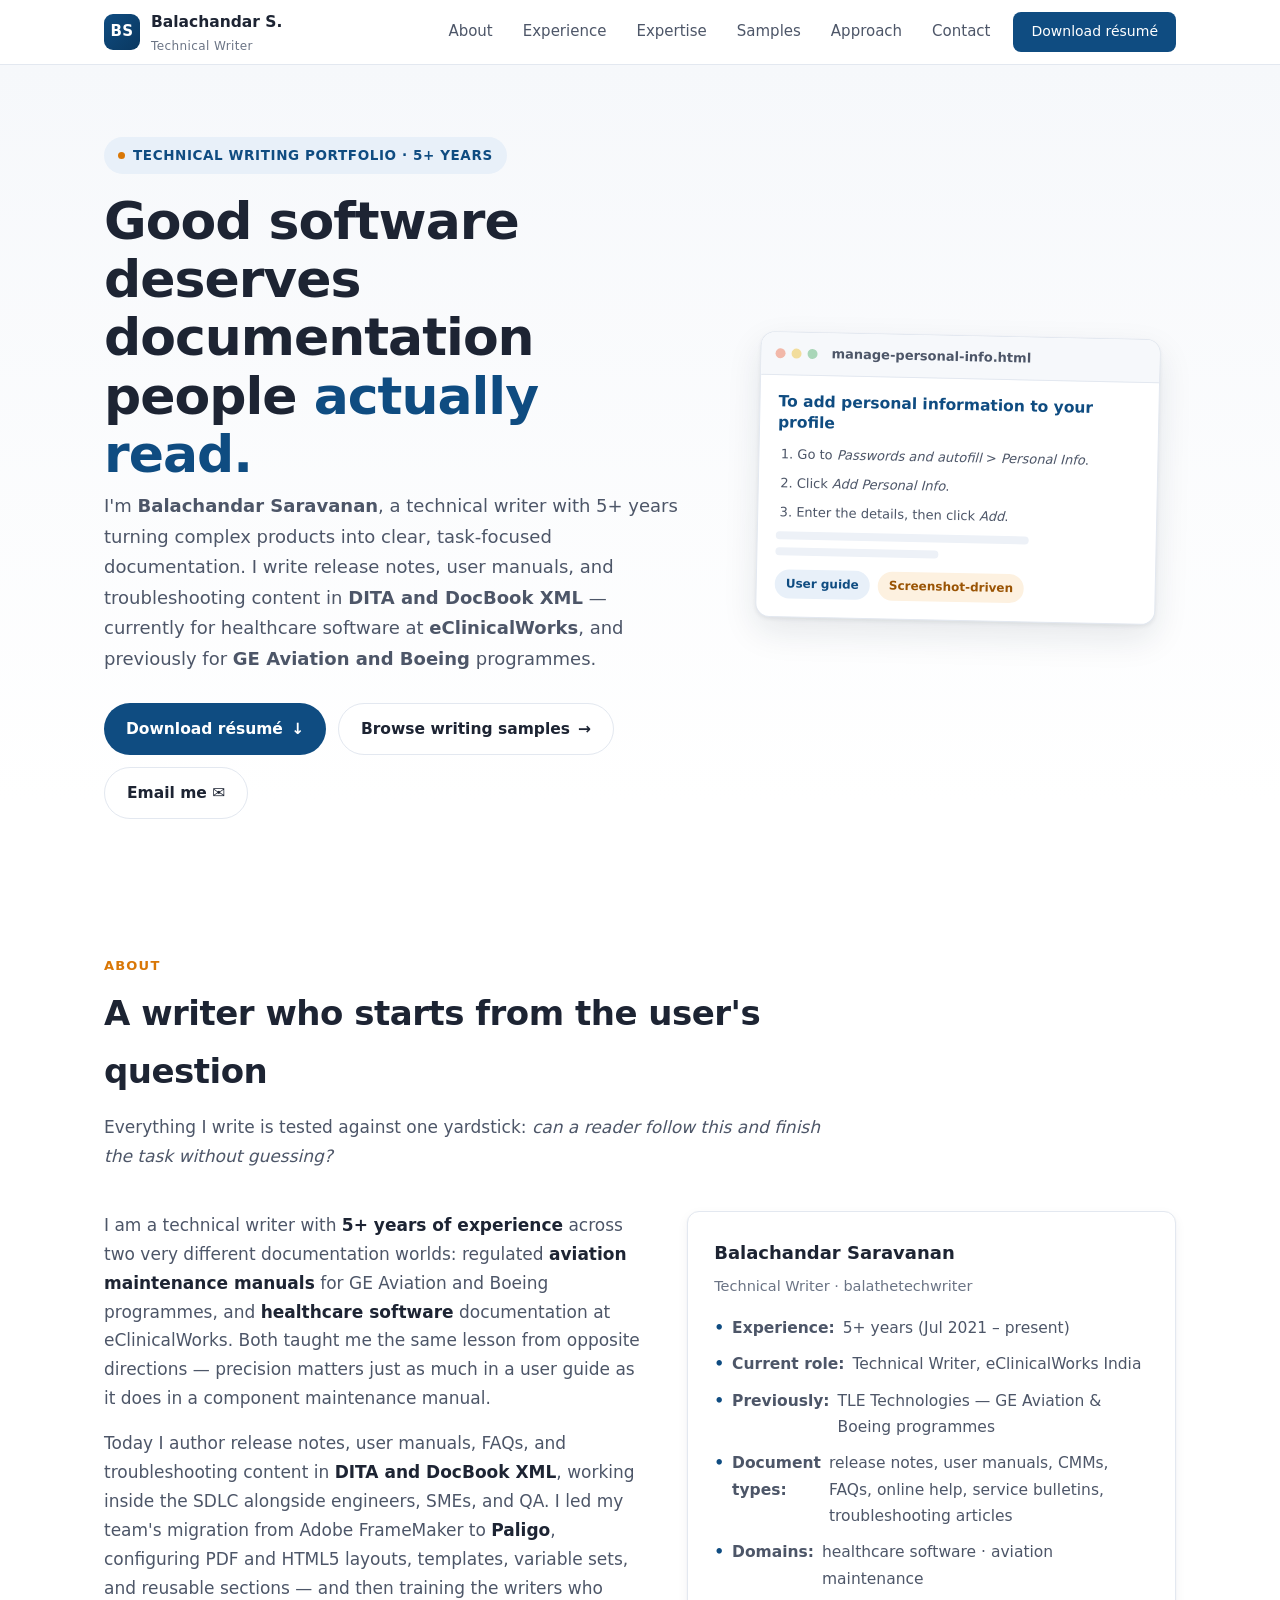
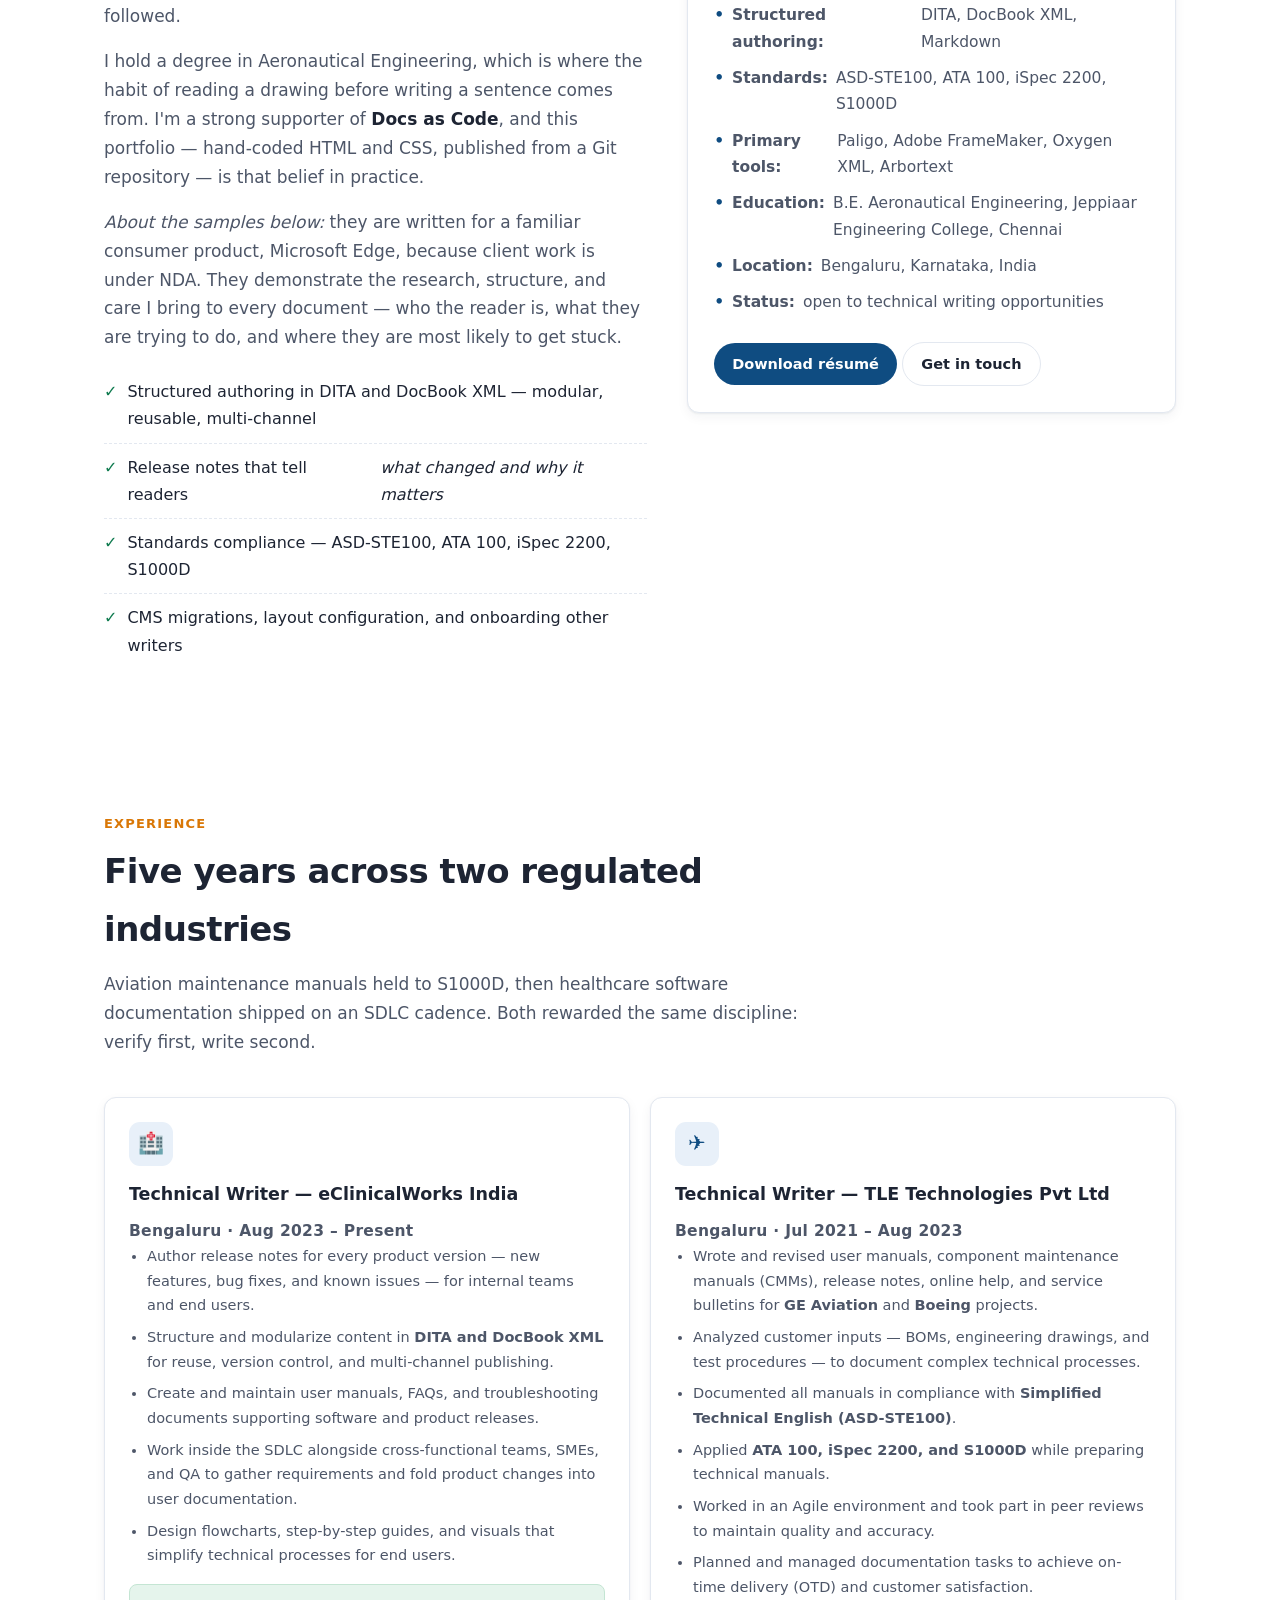
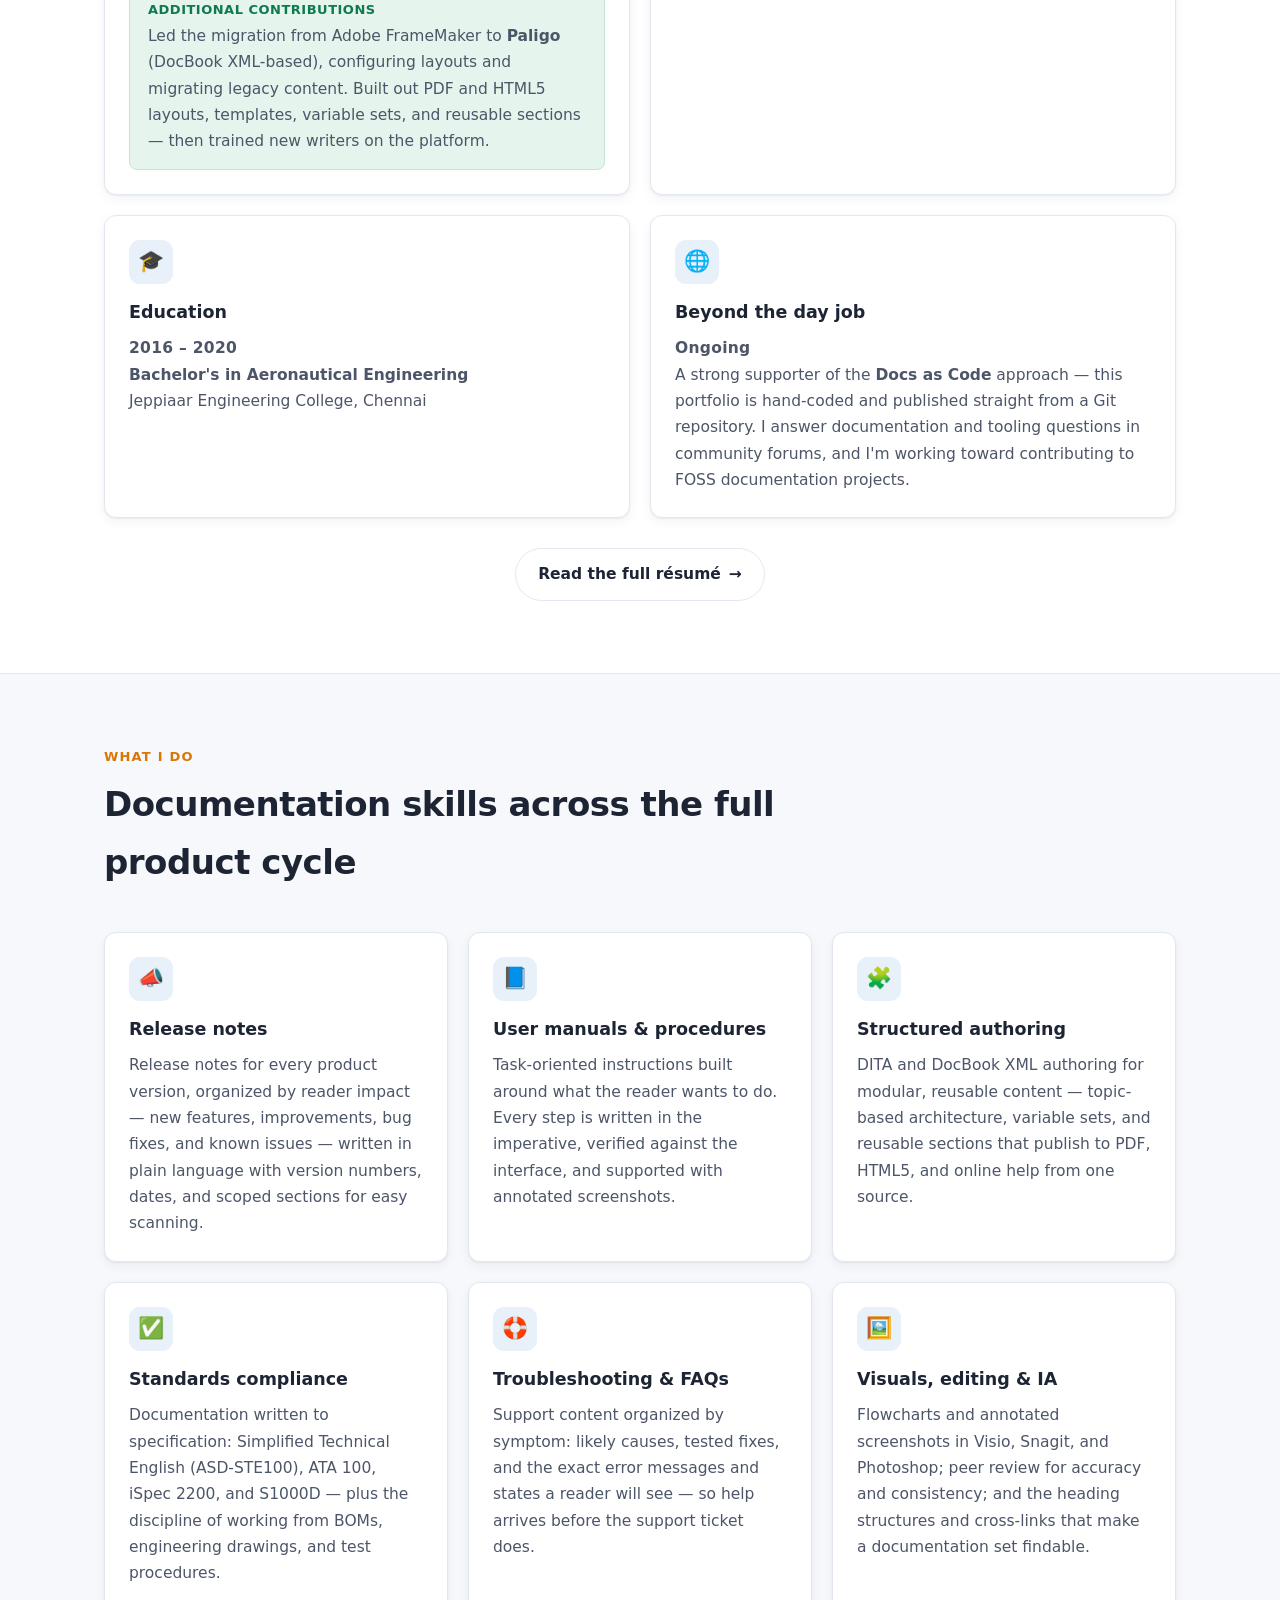
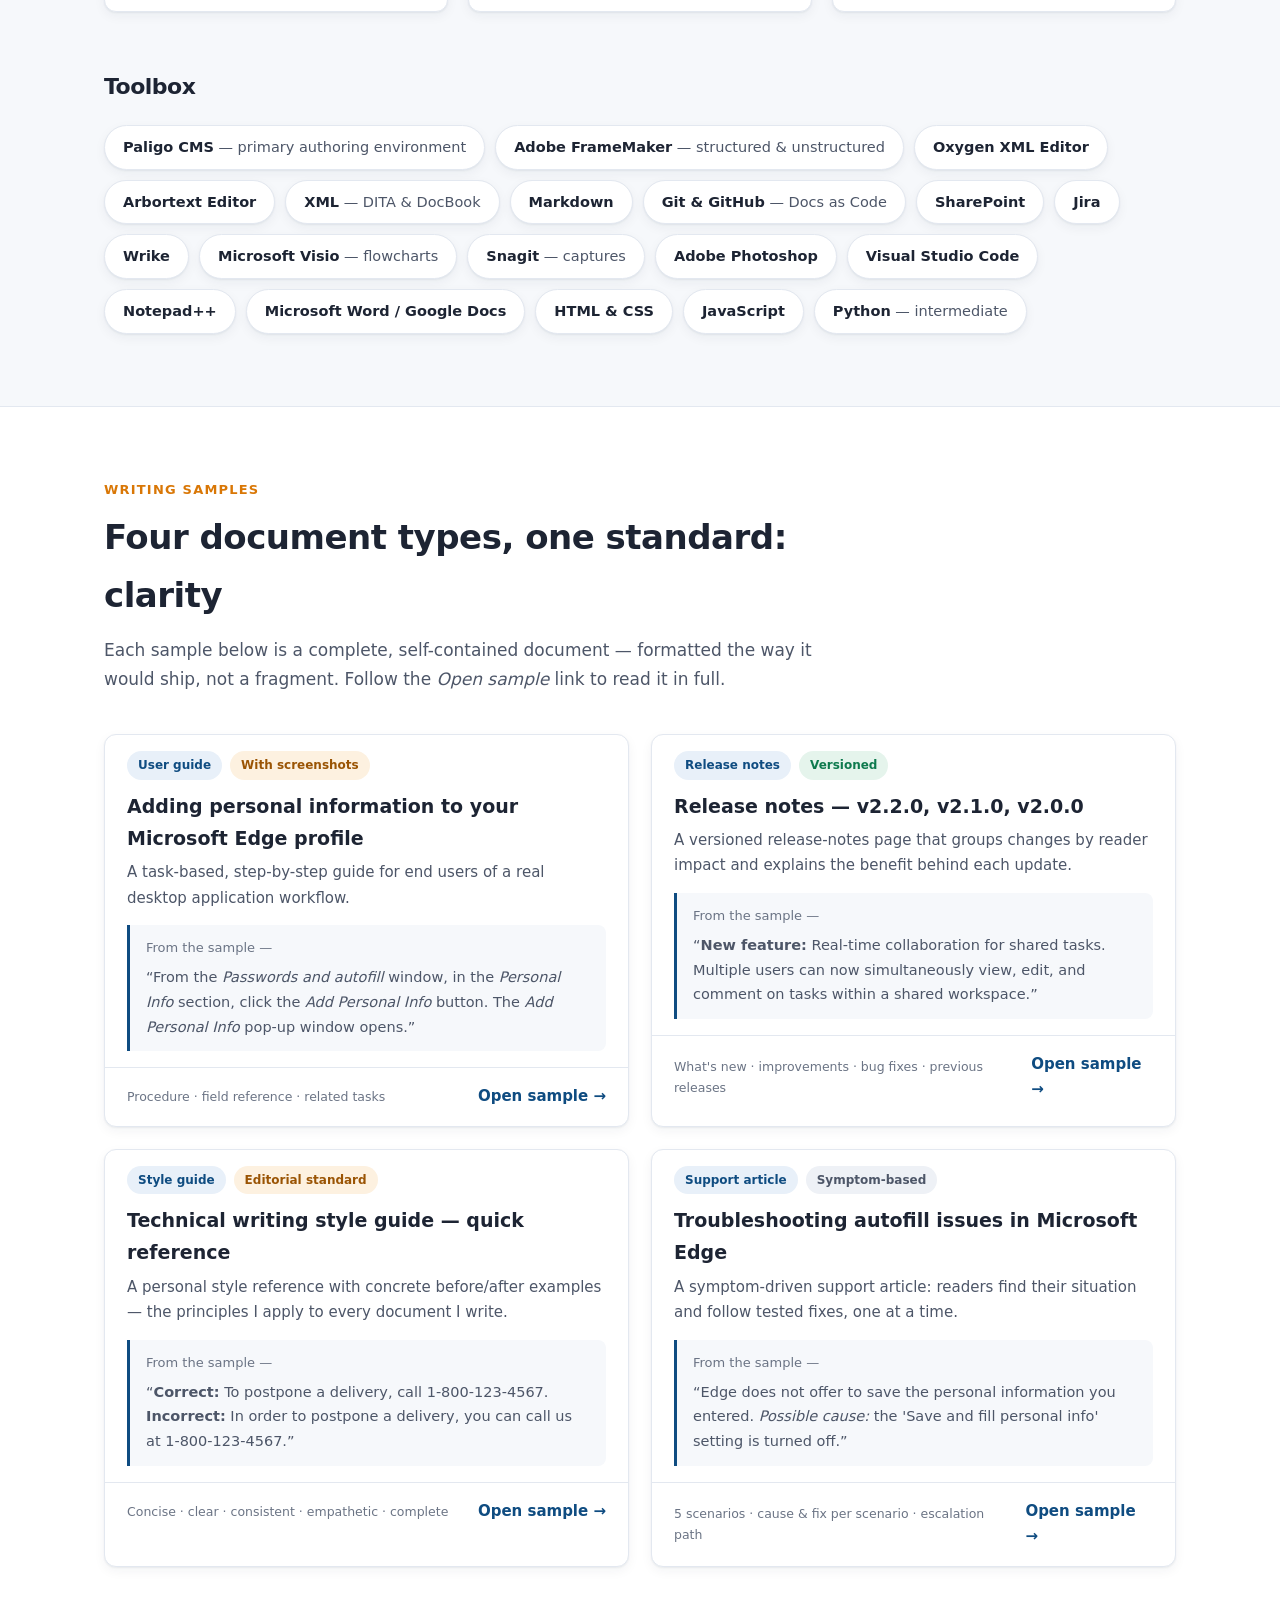
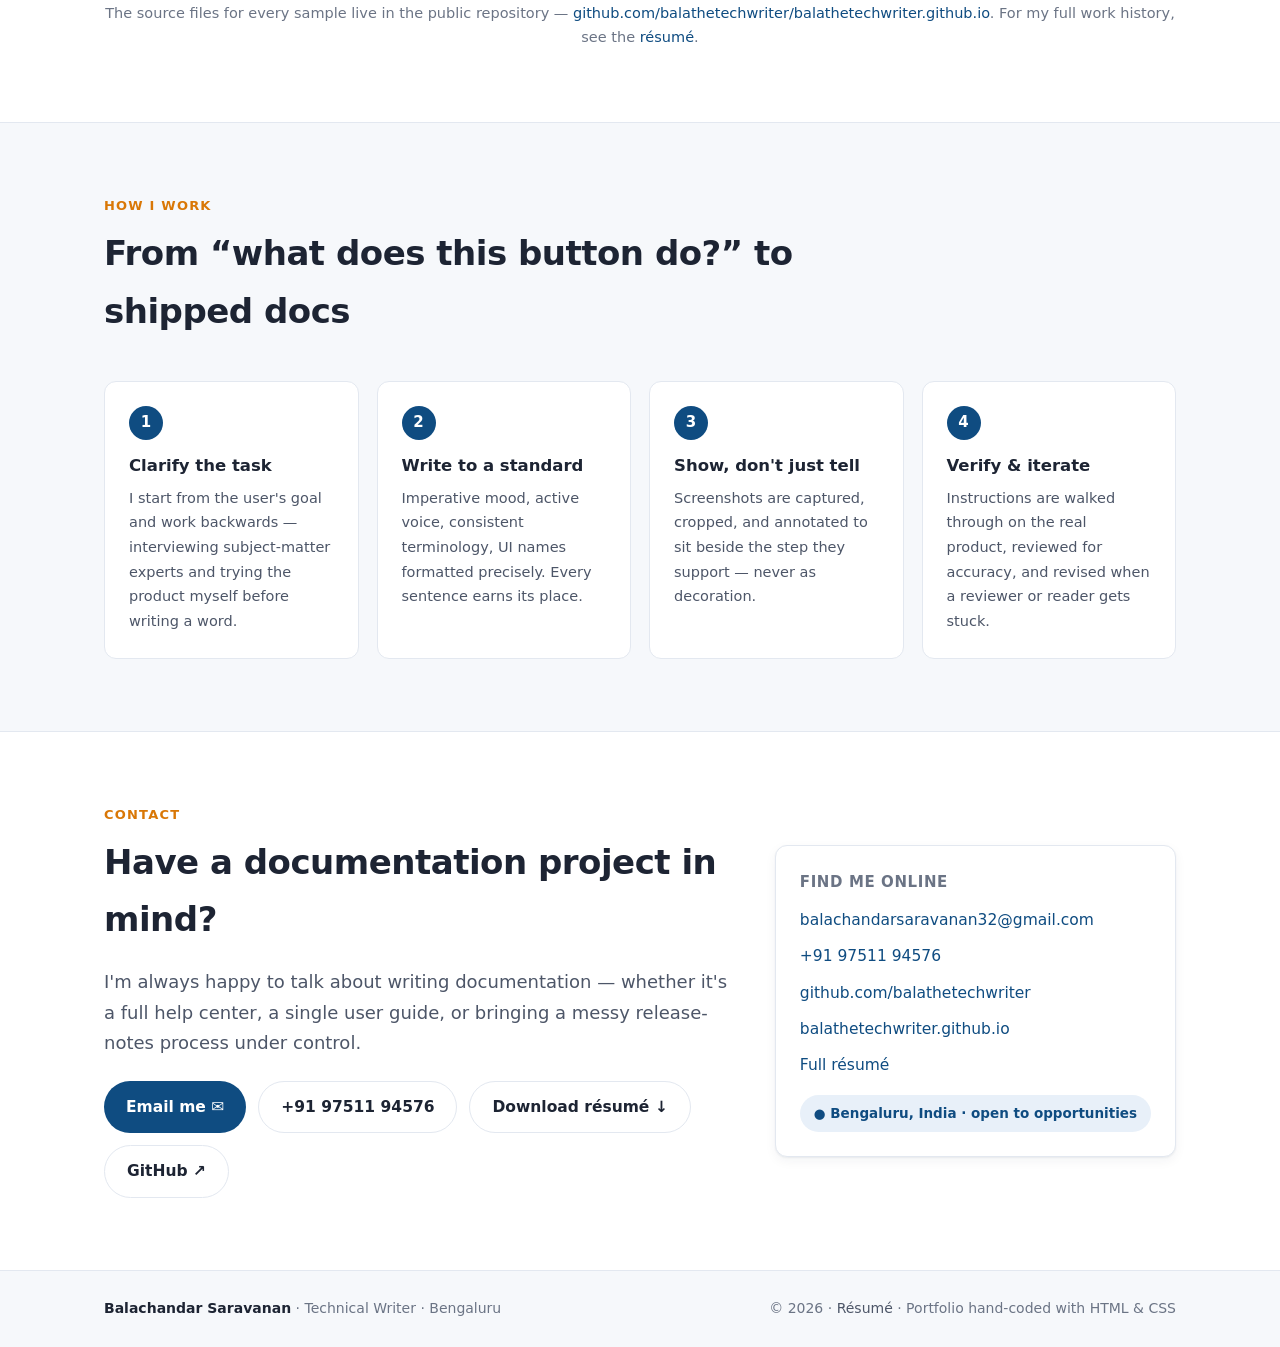
==== commit 0bca913d: "Fill portfolio with resume content: experience, skills, contact, resume PDF Adds Balachandar Saravan" ====
--- a/index.html
+++ b/index.html
@@ -3,11 +3,81 @@
 <head>
   <meta charset="utf-8">
   <meta name="viewport" content="width=device-width, initial-scale=1">
-  <title>Balachandar S. — Technical Writer Portfolio</title>
-  <meta name="description" content="Portfolio of Balachandar S., a technical writer who plans, writes, and reviews end-user guides, release notes, style guides, and support articles.">
+  <title>Balachandar Saravanan — Technical Writer Portfolio</title>
+  <meta name="description" content="Portfolio of Balachandar Saravanan, a technical writer in Bengaluru with 5+ years writing release notes, user manuals, and structured DITA/DocBook documentation for healthcare software and aviation.">
+  <link rel="canonical" href="https://balathetechwriter.github.io/">
+  <link rel="icon" href="favicon.ico" sizes="any">
   <link rel="icon" type="image/png" sizes="32x32" href="favicon-32x32.png">
   <link rel="icon" type="image/png" sizes="16x16" href="favicon-16x16.png">
   <link rel="apple-touch-icon" href="apple-touch-icon.png">
+  <link rel="manifest" href="site.webmanifest">
+  <meta name="theme-color" content="#0f4c81">
+
+  <!-- Open Graph / social preview -->
+  <meta property="og:type" content="website">
+  <meta property="og:site_name" content="Balachandar Saravanan — Technical Writer">
+  <meta property="og:title" content="Balachandar Saravanan — Technical Writer Portfolio">
+  <meta property="og:description" content="Technical writer in Bengaluru with 5+ years writing release notes, user manuals, and structured DITA/DocBook documentation for healthcare software and aviation.">
+  <meta property="og:url" content="https://balathetechwriter.github.io/">
+  <meta property="og:image" content="https://balathetechwriter.github.io/android-chrome-512x512.png">
+  <meta name="twitter:card" content="summary">
+
+  <!-- Structured data. Fields here are only the details already published on this
+       page; resume-specific fields (email, sameAs/LinkedIn, jobTitle, alumniOf,
+       knowsAbout) are marked below and must be filled from the real resume. -->
+  <script type="application/ld+json">
+  {
+    "@context": "https://schema.org",
+    "@type": "Person",
+    "name": "Balachandar Saravanan",
+    "alternateName": "Balachandar S.",
+    "jobTitle": "Technical Writer",
+    "email": "mailto:balachandarsaravanan32@gmail.com",
+    "telephone": "+91-97511-94576",
+    "url": "https://balathetechwriter.github.io/",
+    "sameAs": ["https://github.com/balathetechwriter"],
+    "address": {
+      "@type": "PostalAddress",
+      "addressLocality": "Bengaluru",
+      "addressRegion": "Karnataka",
+      "addressCountry": "IN"
+    },
+    "alumniOf": {
+      "@type": "CollegeOrUniversity",
+      "name": "Jeppiaar Engineering College",
+      "address": { "@type": "PostalAddress", "addressLocality": "Chennai", "addressCountry": "IN" }
+    },
+    "worksFor": {
+      "@type": "Organization",
+      "name": "eClinicalWorks India"
+    },
+    "hasOccupation": {
+      "@type": "Occupation",
+      "name": "Technical Writer",
+      "occupationCategory": "Technical Writing"
+    },
+    "knowsAbout": [
+      "DITA",
+      "DocBook XML",
+      "Paligo CMS",
+      "Adobe FrameMaker",
+      "Oxygen XML Editor",
+      "Arbortext Editor",
+      "Release notes",
+      "User manuals",
+      "Troubleshooting articles",
+      "Simplified Technical English (ASD-STE100)",
+      "ATA 100",
+      "iSpec 2200",
+      "S1000D",
+      "Docs as Code"
+    ]
+  }
+  </script>
+  <!-- A LinkedIn URL should be added to "sameAs" above; the resume supplied did
+       not include one, so none was invented. -->
+
+
   <link rel="stylesheet" href="css/site.css">
 </head>
 <body>
@@ -25,11 +95,12 @@
       <button class="nav__toggle" aria-label="Toggle menu" aria-expanded="false">☰</button>
       <nav class="nav" id="site-nav">
         <a href="#about">About</a>
+        <a href="#experience">Experience</a>
         <a href="#expertise">Expertise</a>
         <a href="#samples">Samples</a>
         <a href="#approach">Approach</a>
         <a href="#contact">Contact</a>
-        <a class="nav__cta" href="#samples">View samples</a>
+        <a class="nav__cta" href="resume/Balachandar-Saravanan-Resume.pdf" download>Download résumé</a>
       </nav>
     </div>
   </header>
@@ -38,16 +109,19 @@
   <section class="hero">
     <div class="wrap hero__inner">
       <div>
-        <span class="eyebrow">Technical writing portfolio</span>
+        <span class="eyebrow">Technical writing portfolio · 5+ years</span>
         <h1>Good software deserves<br>documentation people <span class="name-accent">actually read.</span></h1>
         <p class="hero__lead">
-          I'm <strong>Balachandar S.</strong>, a technical writer who turns complex products into
-          clear, task-focused documentation — user guides, release notes, style guides, and
-          support articles that help people get things done without calling support.
+          I'm <strong>Balachandar Saravanan</strong>, a technical writer with 5+ years turning
+          complex products into clear, task-focused documentation. I write release notes, user
+          manuals, and troubleshooting content in <strong>DITA and DocBook XML</strong> — currently
+          for healthcare software at <strong>eClinicalWorks</strong>, and previously for
+          <strong>GE Aviation and Boeing</strong> programmes.
         </p>
         <div class="hero__actions">
-          <a class="btn btn--primary" href="#samples">Browse writing samples <span class="arrow">→</span></a>
-          <a class="btn btn--ghost" href="https://github.com/balathetechwriter" target="_blank" rel="noopener">GitHub profile ↗</a>
+          <a class="btn btn--primary" href="resume/Balachandar-Saravanan-Resume.pdf" download>Download résumé <span class="arrow">↓</span></a>
+          <a class="btn btn--ghost" href="#samples">Browse writing samples <span class="arrow">→</span></a>
+          <a class="btn btn--ghost" href="mailto:balachandarsaravanan32@gmail.com">Email me ✉</a>
         </div>
       </div>
       <div class="hero__visual" aria-hidden="true">
@@ -85,47 +159,136 @@
       </div>
       <div class="about-grid">
         <div class="about-copy">
-          <!-- TIP: Expand this with resume details — years of experience, employers,
-               industries documented, education/certifications. -->
           <p>
-            I am a technical writer who specializes in <strong>software documentation for everyday users</strong>.
-            My work centers on the documents that shape a product's first impression: getting-started
-            material, in-product help, release notes, and the style rules that keep a documentation
-            set consistent as it grows.
+            I am a technical writer with <strong>5+ years of experience</strong> across two very
+            different documentation worlds: regulated <strong>aviation maintenance manuals</strong>
+            for GE Aviation and Boeing programmes, and <strong>healthcare software</strong>
+            documentation at eClinicalWorks. Both taught me the same lesson from opposite
+            directions — precision matters just as much in a user guide as it does in a
+            component maintenance manual.
           </p>
           <p>
-            My samples on this site are written for products and workflows I know well — including
-            browser-based software such as <strong>Microsoft Edge</strong> — because I believe portfolio
-            writing should demonstrate the same research and empathy I bring to client work: knowing who
-            the reader is, what they are trying to do, and where they are most likely to get stuck.
+            Today I author release notes, user manuals, FAQs, and troubleshooting content in
+            <strong>DITA and DocBook XML</strong>, working inside the SDLC alongside engineers,
+            SMEs, and QA. I led my team's migration from Adobe FrameMaker to
+            <strong>Paligo</strong>, configuring PDF and HTML5 layouts, templates, variable sets,
+            and reusable sections — and then training the writers who followed.
           </p>
           <p>
-            I write with a defined voice and a style baseline, illustrate procedures with screenshots,
-            and verify instructions by walking through them step by step.
+            I hold a degree in Aeronautical Engineering, which is where the habit of reading a
+            drawing before writing a sentence comes from. I'm a strong supporter of
+            <strong>Docs as Code</strong>, and this portfolio — hand-coded HTML and CSS, published
+            from a Git repository — is that belief in practice.
+          </p>
+          <p>
+            <em>About the samples below:</em> they are written for a familiar consumer product,
+            Microsoft Edge, because client work is under NDA. They demonstrate the research,
+            structure, and care I bring to every document — who the reader is, what they are
+            trying to do, and where they are most likely to get stuck.
           </p>
           <ul class="focus-list">
-            <li><span class="tick">✓</span> End-user procedures that match the real product flow — UI names, screenshots, and states included</li>
+            <li><span class="tick">✓</span> Structured authoring in DITA and DocBook XML — modular, reusable, multi-channel</li>
             <li><span class="tick">✓</span> Release notes that tell readers <em>what changed and why it matters</em></li>
-            <li><span class="tick">✓</span> Style guides that keep a growing docs team consistent</li>
-            <li><span class="tick">✓</span> Plain, respectful language — no jargon, no filler, no "simply"</li>
+            <li><span class="tick">✓</span> Standards compliance — ASD-STE100, ATA 100, iSpec 2200, S1000D</li>
+            <li><span class="tick">✓</span> CMS migrations, layout configuration, and onboarding other writers</li>
           </ul>
         </div>
         <aside class="fact-card">
-          <h3>Balachandar S.</h3>
+          <h3>Balachandar Saravanan</h3>
           <p class="sub">Technical Writer · balathetechwriter</p>
           <ul class="fact-list">
-            <li><strong>Specialty:</strong> end-user &amp; product documentation</li>
-            <li><strong>Document types:</strong> user guides, release notes, style guides, troubleshooting articles</li>
-            <li><strong>Domain focus:</strong> desktop &amp; web application software</li>
-            <li><strong>Style baselines:</strong> Microsoft Writing Style Guide, Google developer style, plain-language principles</li>
-            <li><strong>Location:</strong> Bengaluru, India · open to remote worldwide
-                <!-- EDIT: adjust to your real city/country and timezone if different. --></li>
-            <li><strong>Status:</strong> open to technical writing opportunities
-                <!-- EDIT: e.g. your current role/employer or "available immediately". --></li>
+            <li><strong>Experience:</strong> 5+ years (Jul 2021 – present)</li>
+            <li><strong>Current role:</strong> Technical Writer, eClinicalWorks India</li>
+            <li><strong>Previously:</strong> TLE Technologies — GE Aviation &amp; Boeing programmes</li>
+            <li><strong>Document types:</strong> release notes, user manuals, CMMs, FAQs, online help, service bulletins, troubleshooting articles</li>
+            <li><strong>Domains:</strong> healthcare software · aviation maintenance</li>
+            <li><strong>Structured authoring:</strong> DITA, DocBook XML, Markdown</li>
+            <li><strong>Standards:</strong> ASD-STE100, ATA 100, iSpec 2200, S1000D</li>
+            <li><strong>Primary tools:</strong> Paligo, Adobe FrameMaker, Oxygen XML, Arbortext</li>
+            <li><strong>Education:</strong> B.E. Aeronautical Engineering, Jeppiaar Engineering College, Chennai</li>
+            <li><strong>Location:</strong> Bengaluru, Karnataka, India</li>
+            <li><strong>Status:</strong> open to technical writing opportunities</li>
           </ul>
-          <a class="btn btn--primary" style="padding:9px 18px;font-size:14.5px" href="#contact">Get in touch</a>
+          <a class="btn btn--primary" style="padding:9px 18px;font-size:14.5px" href="resume/Balachandar-Saravanan-Resume.pdf" download>Download résumé</a>
+          <a class="btn btn--ghost" style="padding:9px 18px;font-size:14.5px;margin-top:8px" href="#contact">Get in touch</a>
         </aside>
       </div>
+    </div>
+  </section>
+
+  <!-- ======================= Experience ======================= -->
+  <section class="section" id="experience">
+    <div class="wrap">
+      <div class="section__head">
+        <p class="section__kicker">Experience</p>
+        <h2 class="section__title">Five years across two regulated industries</h2>
+        <p class="section__lede">
+          Aviation maintenance manuals held to S1000D, then healthcare software documentation
+          shipped on an SDLC cadence. Both rewarded the same discipline: verify first, write second.
+        </p>
+      </div>
+
+      <div class="card-grid card-grid--2">
+        <div class="card">
+          <div class="card__icon">🏥</div>
+          <h3>Technical Writer — eClinicalWorks India</h3>
+          <p class="card__when">Bengaluru · Aug 2023 – Present</p>
+          <ul>
+            <li>Author release notes for every product version — new features, bug fixes, and known issues — for internal teams and end users.</li>
+            <li>Structure and modularize content in <strong>DITA and DocBook XML</strong> for reuse, version control, and multi-channel publishing.</li>
+            <li>Create and maintain user manuals, FAQs, and troubleshooting documents supporting software and product releases.</li>
+            <li>Work inside the SDLC alongside cross-functional teams, SMEs, and QA to gather requirements and fold product changes into user documentation.</li>
+            <li>Design flowcharts, step-by-step guides, and visuals that simplify technical processes for end users.</li>
+          </ul>
+          <div class="callout callout--tip" style="margin:16px 0 0">
+            <b>Additional contributions</b>
+            <p>Led the migration from Adobe FrameMaker to <strong>Paligo</strong> (DocBook XML-based),
+            configuring layouts and migrating legacy content. Built out PDF and HTML5 layouts,
+            templates, variable sets, and reusable sections — then trained new writers on the platform.</p>
+          </div>
+        </div>
+
+        <div class="card">
+          <div class="card__icon">✈️</div>
+          <h3>Technical Writer — TLE Technologies Pvt Ltd</h3>
+          <p class="card__when">Bengaluru · Jul 2021 – Aug 2023</p>
+          <ul>
+            <li>Wrote and revised user manuals, component maintenance manuals (CMMs), release notes, online help, and service bulletins for <strong>GE Aviation</strong> and <strong>Boeing</strong> projects.</li>
+            <li>Analyzed customer inputs — BOMs, engineering drawings, and test procedures — to document complex technical processes.</li>
+            <li>Documented all manuals in compliance with <strong>Simplified Technical English (ASD-STE100)</strong>.</li>
+            <li>Applied <strong>ATA 100, iSpec 2200, and S1000D</strong> while preparing technical manuals.</li>
+            <li>Worked in an Agile environment and took part in peer reviews to maintain quality and accuracy.</li>
+            <li>Planned and managed documentation tasks to achieve on-time delivery (OTD) and customer satisfaction.</li>
+          </ul>
+        </div>
+      </div>
+
+      <div class="card-grid card-grid--2" style="margin-top:20px">
+        <div class="card">
+          <div class="card__icon">🎓</div>
+          <h3>Education</h3>
+          <p class="card__when">2016 – 2020</p>
+          <p>
+            <strong>Bachelor's in Aeronautical Engineering</strong><br>
+            Jeppiaar Engineering College, Chennai
+          </p>
+        </div>
+        <div class="card">
+          <div class="card__icon">🌐</div>
+          <h3>Beyond the day job</h3>
+          <p class="card__when">Ongoing</p>
+          <p>
+            A strong supporter of the <strong>Docs as Code</strong> approach — this portfolio is
+            hand-coded and published straight from a Git repository. I answer documentation and
+            tooling questions in community forums, and I'm working toward contributing to FOSS
+            documentation projects.
+          </p>
+        </div>
+      </div>
+
+      <p style="text-align:center;margin:30px 0 0">
+        <a class="btn btn--ghost" href="resume.html">Read the full résumé <span class="arrow">→</span></a>
+      </p>
     </div>
   </section>
 
@@ -138,19 +301,24 @@
       </div>
       <div class="card-grid">
         <div class="card">
-          <div class="card__icon">📘</div>
-          <h3>User guides &amp; procedures</h3>
-          <p>Task-oriented instructions built around what the reader wants to do. Every step is written in the imperative, verified against the interface, and supported with annotated screenshots.</p>
-        </div>
-        <div class="card">
           <div class="card__icon">📣</div>
           <h3>Release notes</h3>
-          <p>Release notes that organize change by reader impact — new features, improvements, bug fixes — written in plain language with version numbers, dates, and scoped sections for easy scanning.</p>
-        </div>
-        <div class="card">
-          <div class="card__icon">📐</div>
-          <h3>Style guides</h3>
-          <p>Pragmatic editorial standards — voice, tone, terminology, formatting conventions — that keep one writer or a whole team producing consistent, on-brand documentation.</p>
+          <p>Release notes for every product version, organized by reader impact — new features, improvements, bug fixes, and known issues — written in plain language with version numbers, dates, and scoped sections for easy scanning.</p>
+        </div>
+        <div class="card">
+          <div class="card__icon">📘</div>
+          <h3>User manuals &amp; procedures</h3>
+          <p>Task-oriented instructions built around what the reader wants to do. Every step is written in the imperative, verified against the interface, and supported with annotated screenshots.</p>
+        </div>
+        <div class="card">
+          <div class="card__icon">🧩</div>
+          <h3>Structured authoring</h3>
+          <p>DITA and DocBook XML authoring for modular, reusable content — topic-based architecture, variable sets, and reusable sections that publish to PDF, HTML5, and online help from one source.</p>
+        </div>
+        <div class="card">
+          <div class="card__icon">✅</div>
+          <h3>Standards compliance</h3>
+          <p>Documentation written to specification: Simplified Technical English (ASD-STE100), ATA 100, iSpec 2200, and S1000D — plus the discipline of working from BOMs, engineering drawings, and test procedures.</p>
         </div>
         <div class="card">
           <div class="card__icon">🛟</div>
@@ -159,13 +327,8 @@
         </div>
         <div class="card">
           <div class="card__icon">🖼️</div>
-          <h3>Screenshots &amp; visual docs</h3>
-          <p>Clear, current captures that sit beside the steps they illustrate — cropped, annotated, and captioned so images explain rather than decorate.</p>
-        </div>
-        <div class="card">
-          <div class="card__icon">🔍</div>
-          <h3>Editing &amp; information architecture</h3>
-          <p>Reviews for accuracy, consistency, and readability — plus the heading structures, cross-links, and page-level planning that make documentation findable and navigable.</p>
+          <h3>Visuals, editing &amp; IA</h3>
+          <p>Flowcharts and annotated screenshots in Visio, Snagit, and Photoshop; peer review for accuracy and consistency; and the heading structures and cross-links that make a documentation set findable.</p>
         </div>
       </div>
 
@@ -173,19 +336,26 @@
         <h2 class="section__title" style="font-size:22px">Toolbox</h2>
       </div>
       <div class="chip-row">
-        <span class="tool-chip"><b>Git &amp; GitHub</b> — version control for docs</span>
-        <span class="tool-chip"><b>GitHub Pages</b> — publishing this portfolio</span>
-        <span class="tool-chip"><b>HTML &amp; CSS</b> — hand-coded docs</span>
+        <span class="tool-chip"><b>Paligo CMS</b> — primary authoring environment</span>
+        <span class="tool-chip"><b>Adobe FrameMaker</b> — structured &amp; unstructured</span>
+        <span class="tool-chip"><b>Oxygen XML Editor</b></span>
+        <span class="tool-chip"><b>Arbortext Editor</b></span>
+        <span class="tool-chip"><b>XML</b> — DITA &amp; DocBook</span>
         <span class="tool-chip"><b>Markdown</b></span>
+        <span class="tool-chip"><b>Git &amp; GitHub</b> — Docs as Code</span>
+        <span class="tool-chip"><b>SharePoint</b></span>
+        <span class="tool-chip"><b>Jira</b></span>
+        <span class="tool-chip"><b>Wrike</b></span>
+        <span class="tool-chip"><b>Microsoft Visio</b> — flowcharts</span>
+        <span class="tool-chip"><b>Snagit</b> — captures</span>
+        <span class="tool-chip"><b>Adobe Photoshop</b></span>
         <span class="tool-chip"><b>Visual Studio Code</b></span>
-        <span class="tool-chip"><b>Screenshot capture</b></span>
+        <span class="tool-chip"><b>Notepad++</b></span>
         <span class="tool-chip"><b>Microsoft Word / Google Docs</b></span>
-        <span class="tool-chip"><b>Microsoft Writing Style Guide</b></span>
-        <span class="tool-chip"><b>Google developer style</b></span>
-        <span class="tool-chip"><b>Plain-language editing</b></span>
-      </div>
-      <!-- TIP: Extend the toolbox from your resume — e.g. MadCap Flare, Adobe FrameMaker,
-           Oxygen XML, Confluence/Jira, Zendesk, Figma, DITA/XML, localization workflows. -->
+        <span class="tool-chip"><b>HTML &amp; CSS</b></span>
+        <span class="tool-chip"><b>JavaScript</b></span>
+        <span class="tool-chip"><b>Python</b> — intermediate</span>
+      </div>
     </div>
   </section>
 
@@ -280,7 +450,7 @@
       <p style="text-align:center;color:var(--muted);font-size:14.5px;margin:34px 0 0">
         The source files for every sample live in the public repository —
         <a href="https://github.com/balathetechwriter/balathetechwriter.github.io" target="_blank" rel="noopener">github.com/balathetechwriter/balathetechwriter.github.io</a>.
-        <!-- TIP: Swap this repo link for a resume PDF / LinkedIn once you have it published. -->
+        For my full work history, see the <a href="resume.html">résumé</a>.
       </p>
     </div>
   </section>
@@ -330,22 +500,20 @@
           a single user guide, or bringing a messy release-notes process under control.
         </p>
         <div class="contact-actions">
-          <a class="btn btn--primary" href="https://github.com/balathetechwriter" target="_blank" rel="noopener">Message me on GitHub ↗</a>
-          <a class="btn btn--ghost" href="https://github.com/balathetechwriter/balathetechwriter.github.io" target="_blank" rel="noopener">Browse this site's source ↗</a>
-          <!-- TIP: Once you share your resume details, add real buttons here, for example:
-               <a class="btn btn--primary" href="mailto:you@example.com">Email me ✉</a>
-               <a class="btn btn--ghost" href="https://www.linkedin.com/in/your-profile">LinkedIn ↗</a> -->
+          <a class="btn btn--primary" href="mailto:balachandarsaravanan32@gmail.com">Email me ✉</a>
+          <a class="btn btn--ghost" href="tel:+919751194576">+91 97511 94576</a>
+          <a class="btn btn--ghost" href="resume/Balachandar-Saravanan-Resume.pdf" download>Download résumé ↓</a>
+          <a class="btn btn--ghost" href="https://github.com/balathetechwriter" target="_blank" rel="noopener">GitHub ↗</a>
         </div>
       </div>
       <aside class="contact-side">
         <h4>Find me online</h4>
+        <a href="mailto:balachandarsaravanan32@gmail.com">balachandarsaravanan32@gmail.com</a>
+        <a href="tel:+919751194576">+91 97511 94576</a>
         <a href="https://github.com/balathetechwriter" target="_blank" rel="noopener">github.com/balathetechwriter</a>
         <a href="https://balathetechwriter.github.io">balathetechwriter.github.io</a>
-        <a href="https://github.com/balathetechwriter/balathetechwriter.github.io" target="_blank" rel="noopener">Writing samples repository</a>
-        <span class="repo-chip">● Every sample ships with its source</span>
-        <!-- TIP: add email + LinkedIn here once you confirm the links, e.g.
-             <a href="mailto:you@example.com">you@example.com</a>
-             <a href="https://www.linkedin.com/in/your-profile">linkedin.com/in/your-profile</a> -->
+        <a href="resume.html">Full résumé</a>
+        <span class="repo-chip">● Bengaluru, India · open to opportunities</span>
       </aside>
     </div>
   </section>
@@ -353,8 +521,8 @@
   <!-- ======================= Footer ======================= -->
   <footer class="site-footer">
     <div class="wrap site-footer__inner">
-      <span><span class="monogram-foot">Balachandar S.</span> · Technical Writer</span>
-      <span>© <span id="year">2026</span> · Portfolio hand-coded with HTML &amp; CSS</span>
+      <span><span class="monogram-foot">Balachandar Saravanan</span> · Technical Writer · Bengaluru</span>
+      <span>© <span id="year">2026</span> · <a href="resume.html">Résumé</a> · Portfolio hand-coded with HTML &amp; CSS</span>
     </div>
   </footer>
 
--- a/css/site.css
+++ b/css/site.css
@@ -180,6 +180,7 @@
 
 /* expertise cards */
 .card-grid { display: grid; grid-template-columns: repeat(3, 1fr); gap: 20px; }
+.card-grid--2 { grid-template-columns: repeat(2, 1fr); }
 .card {
   background: #fff; border: 1px solid var(--line); border-radius: var(--radius);
   padding: 24px; box-shadow: var(--shadow-sm);
@@ -192,6 +193,9 @@
 }
 .card h3 { margin: 0 0 8px; font-size: 17.5px; }
 .card p { margin: 0; color: var(--ink-soft); font-size: 15.5px; }
+.card ul { margin: 0; padding-left: 18px; font-size: 14.5px; color: var(--ink-soft); }
+.card li { margin-bottom: 7px; }
+.card__when { font-size: 13px; color: var(--muted); margin: 0 0 12px; font-weight: 600; letter-spacing: .3px; }
 
 /* toolbox chips */
 .chip-row { display: flex; flex-wrap: wrap; gap: 10px; }
@@ -408,7 +412,7 @@
   .nav a { padding: 11px 12px; }
   .nav__cta { margin-left: 0; text-align: center; }
   .nav__toggle { display: block; }
-  .card-grid, .steps { grid-template-columns: 1fr; }
+  .card-grid, .card-grid--2, .steps { grid-template-columns: 1fr; }
   .doc-nav { flex-direction: column; }
   .doc-nav .next { text-align: left; }
   .site-footer__inner { flex-direction: column; }
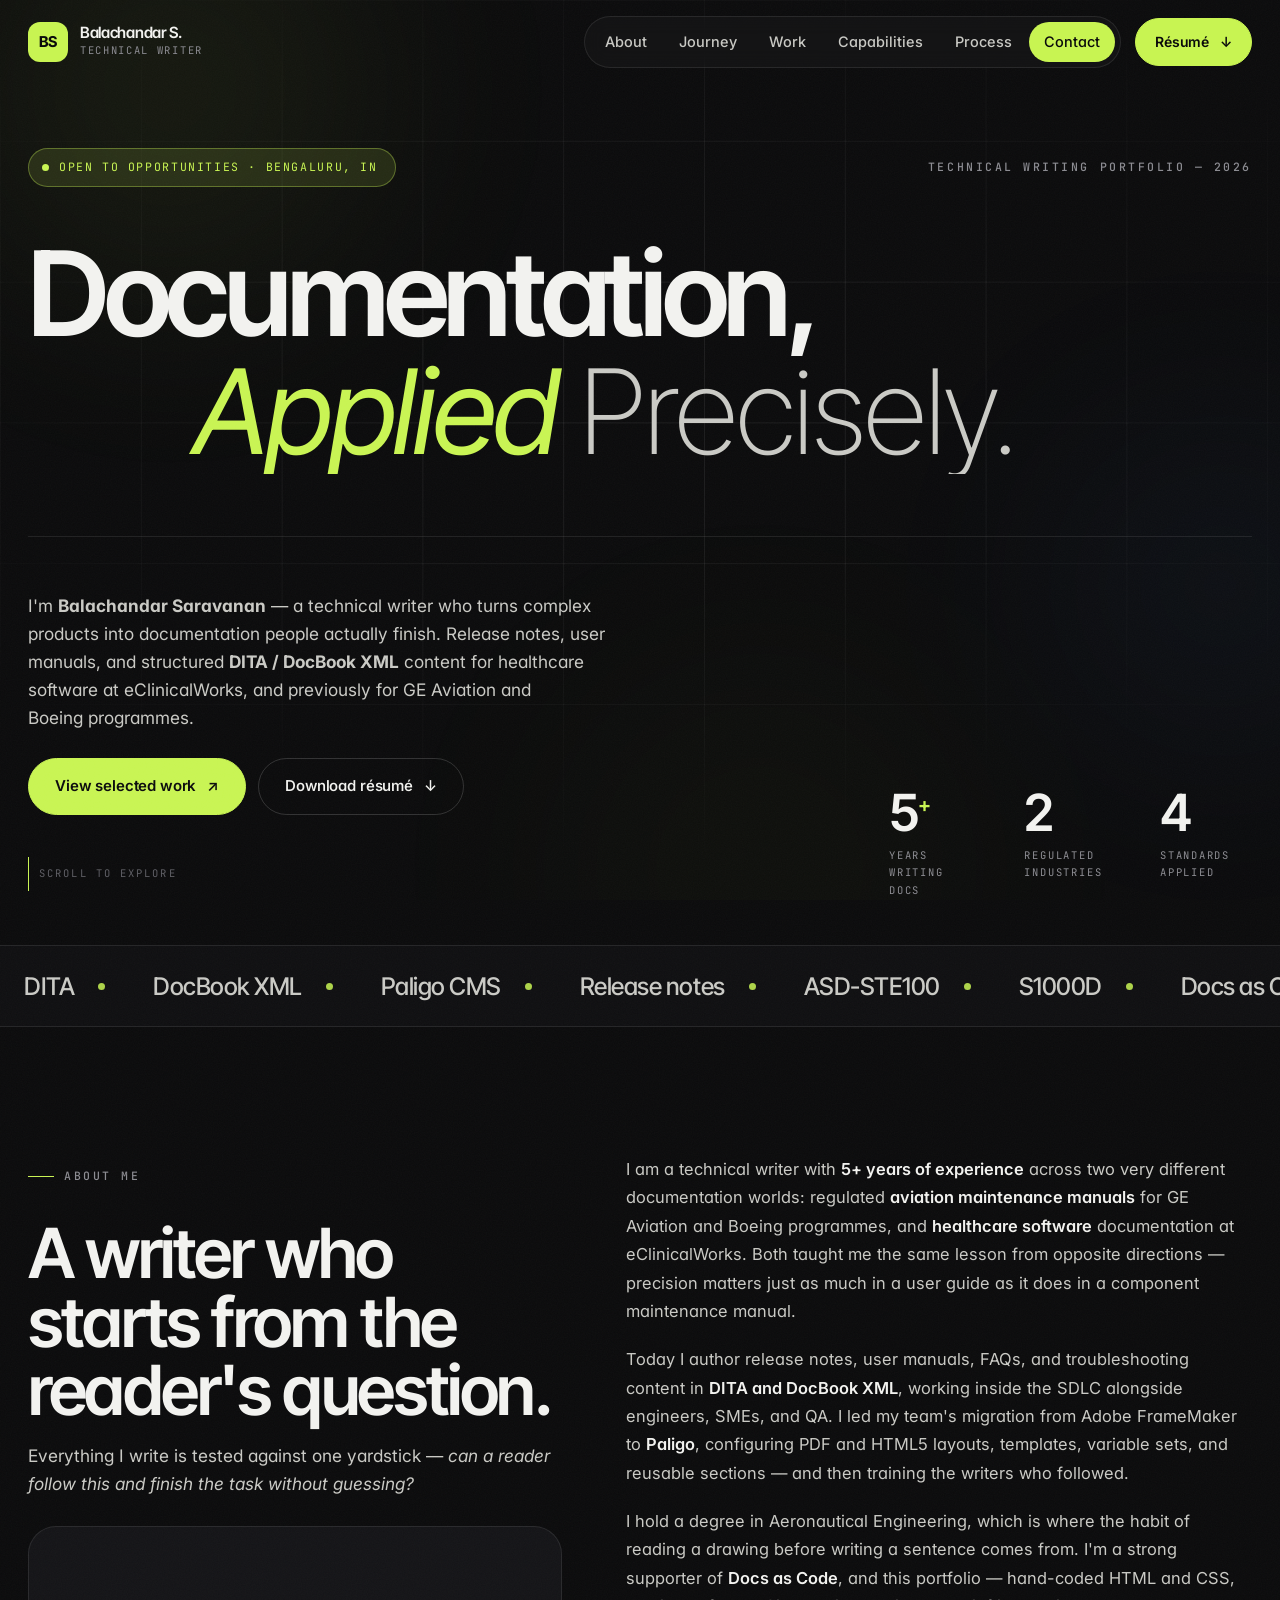
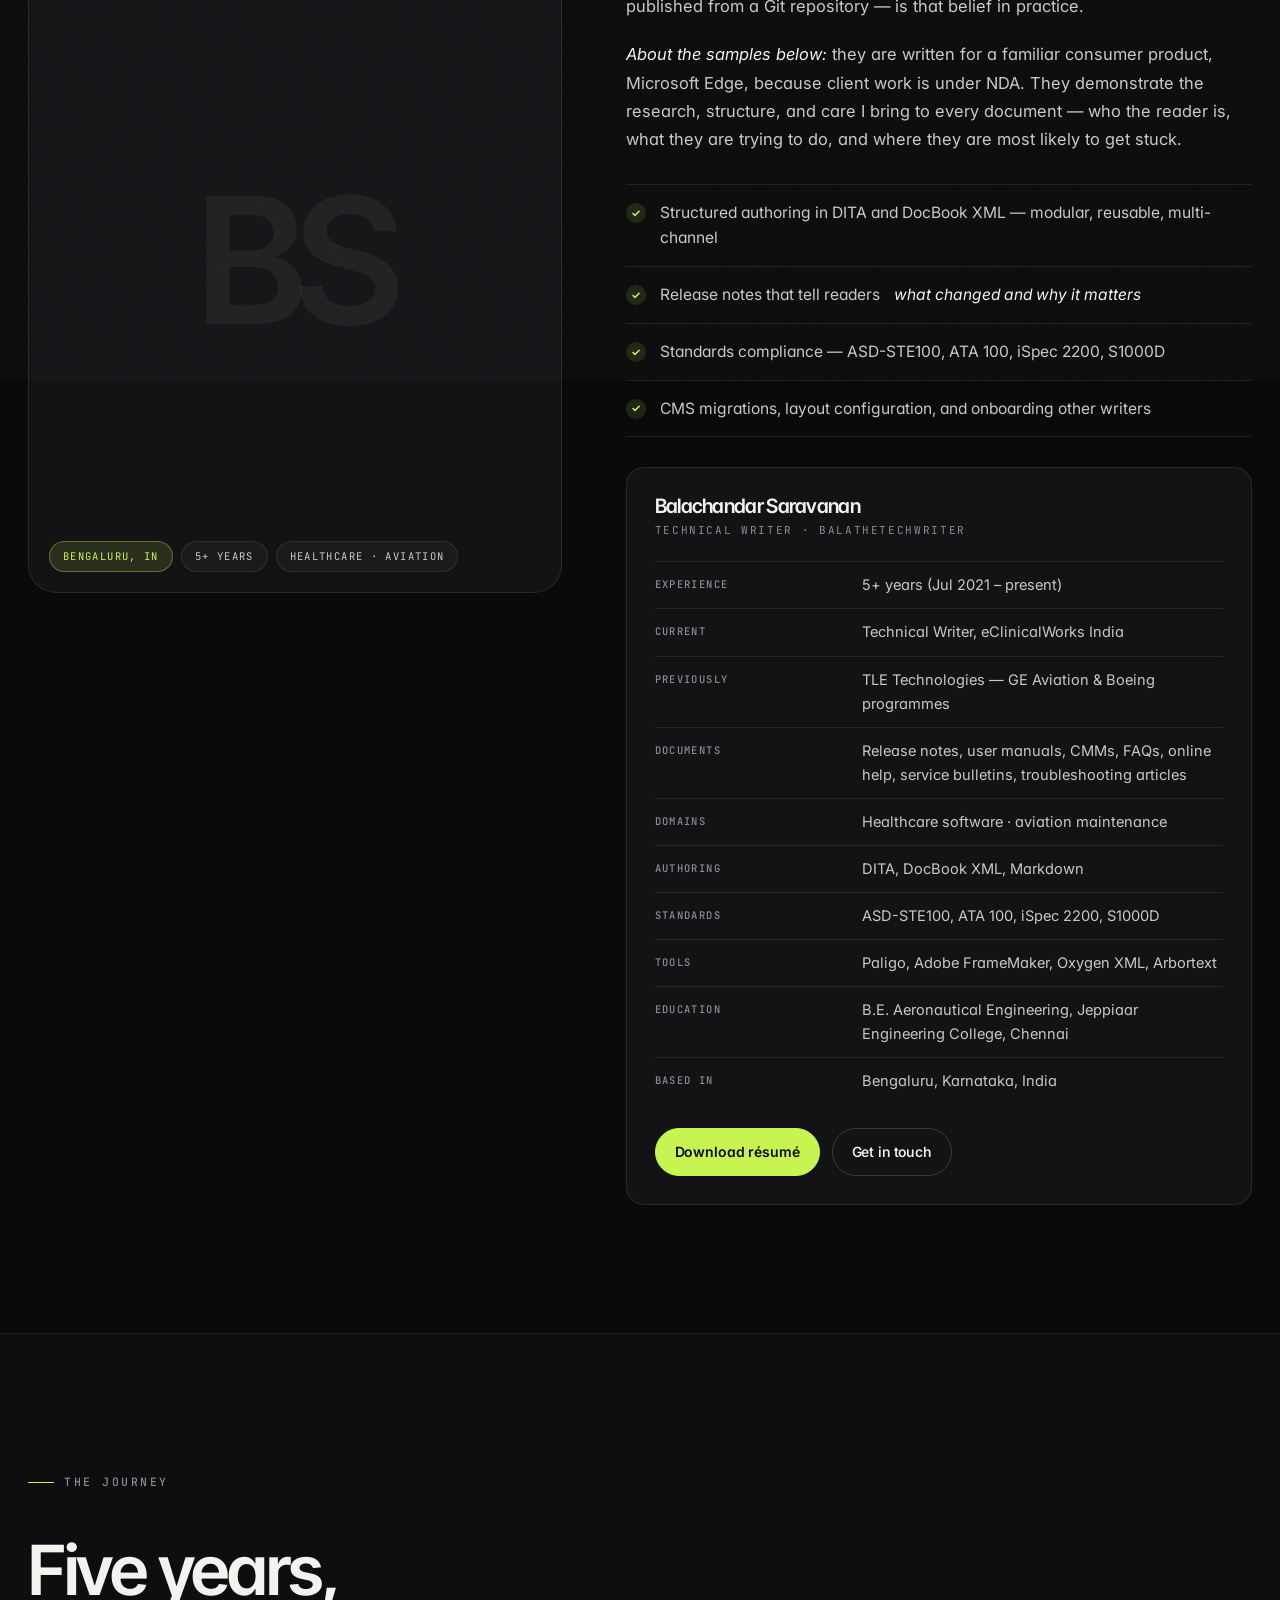
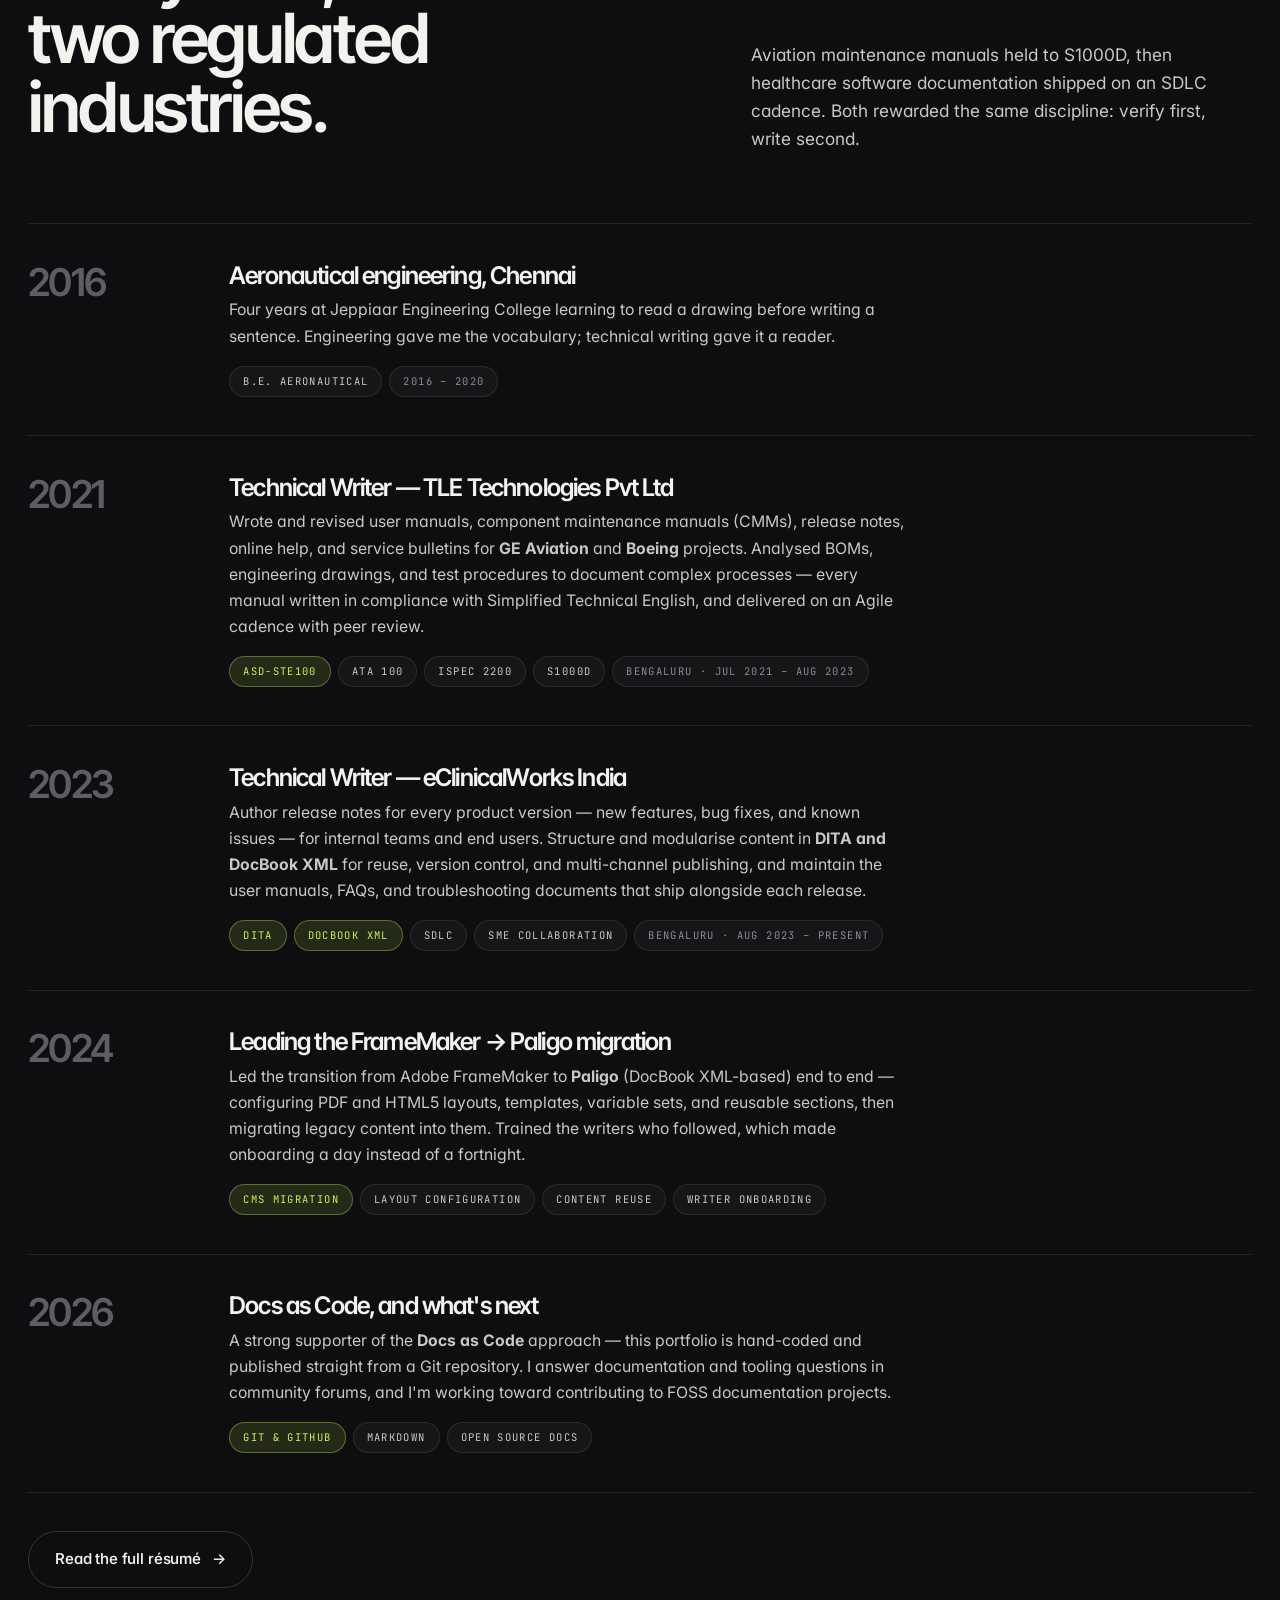
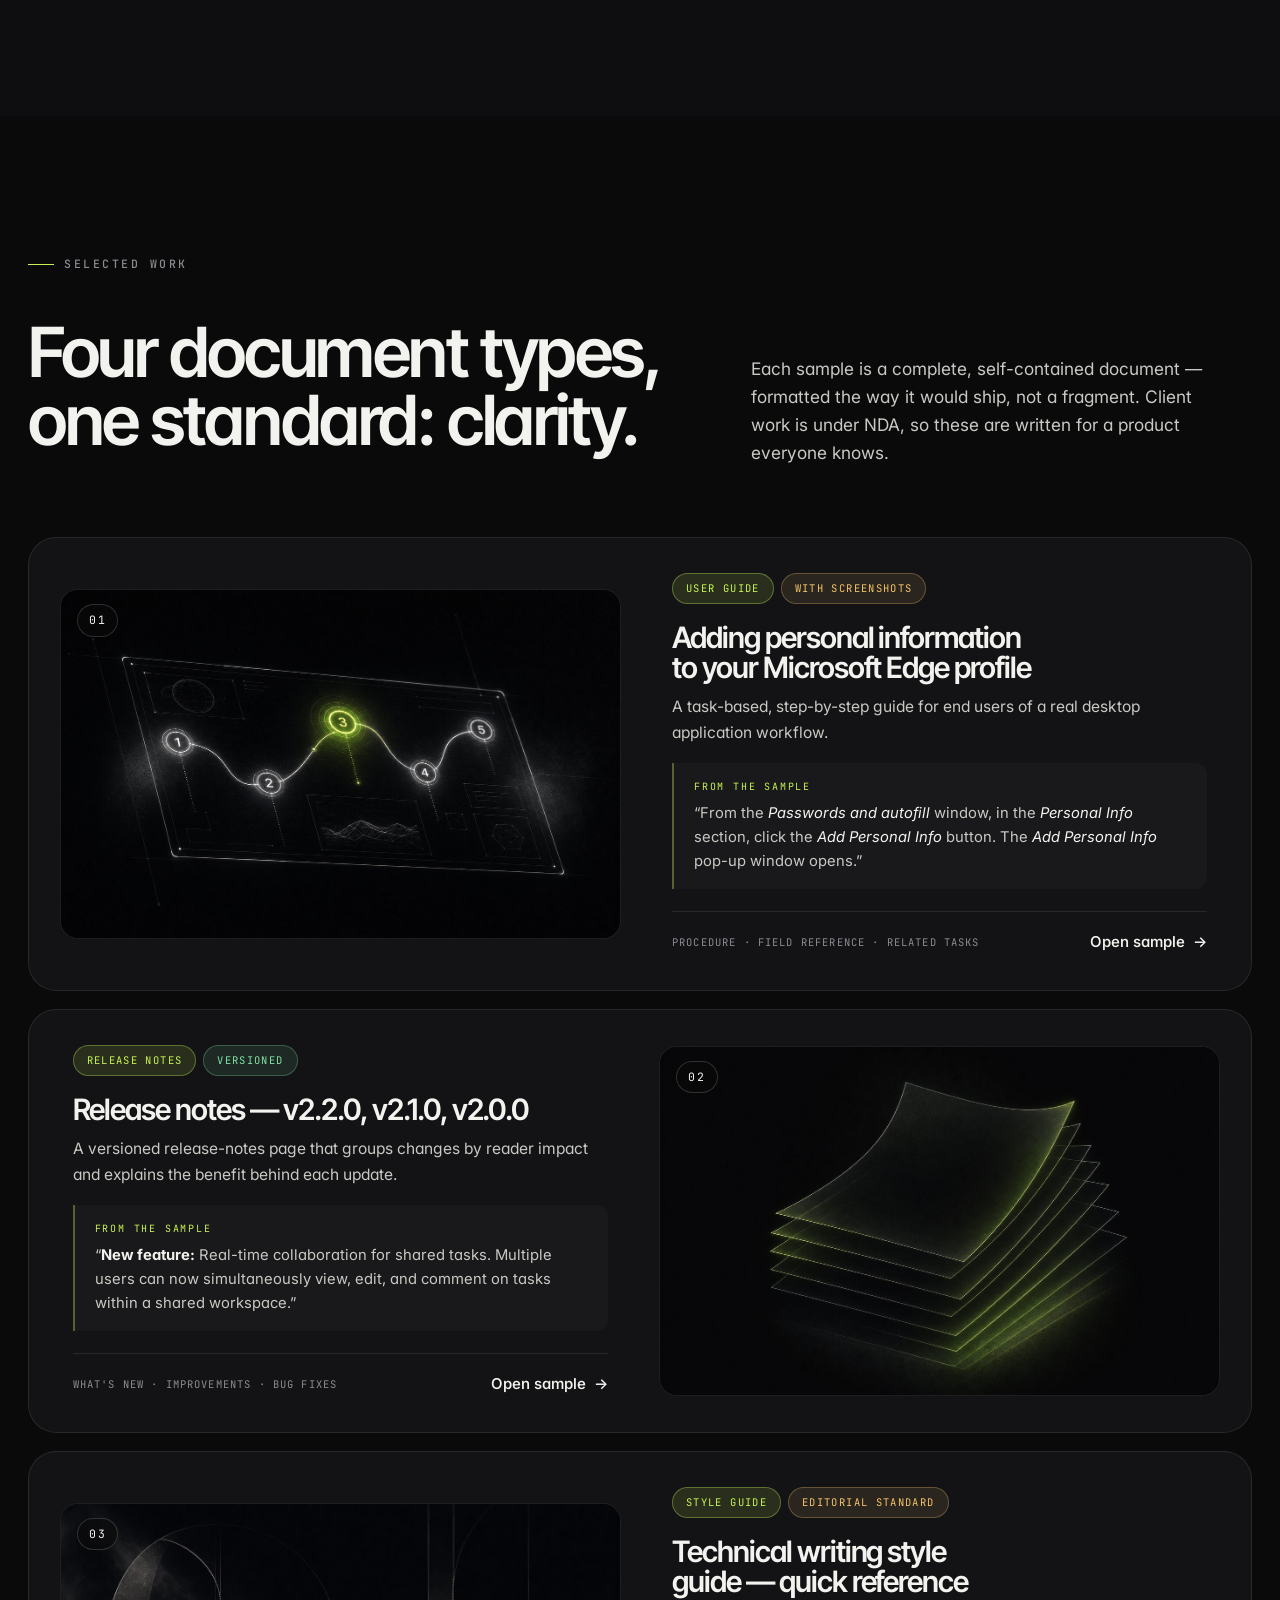
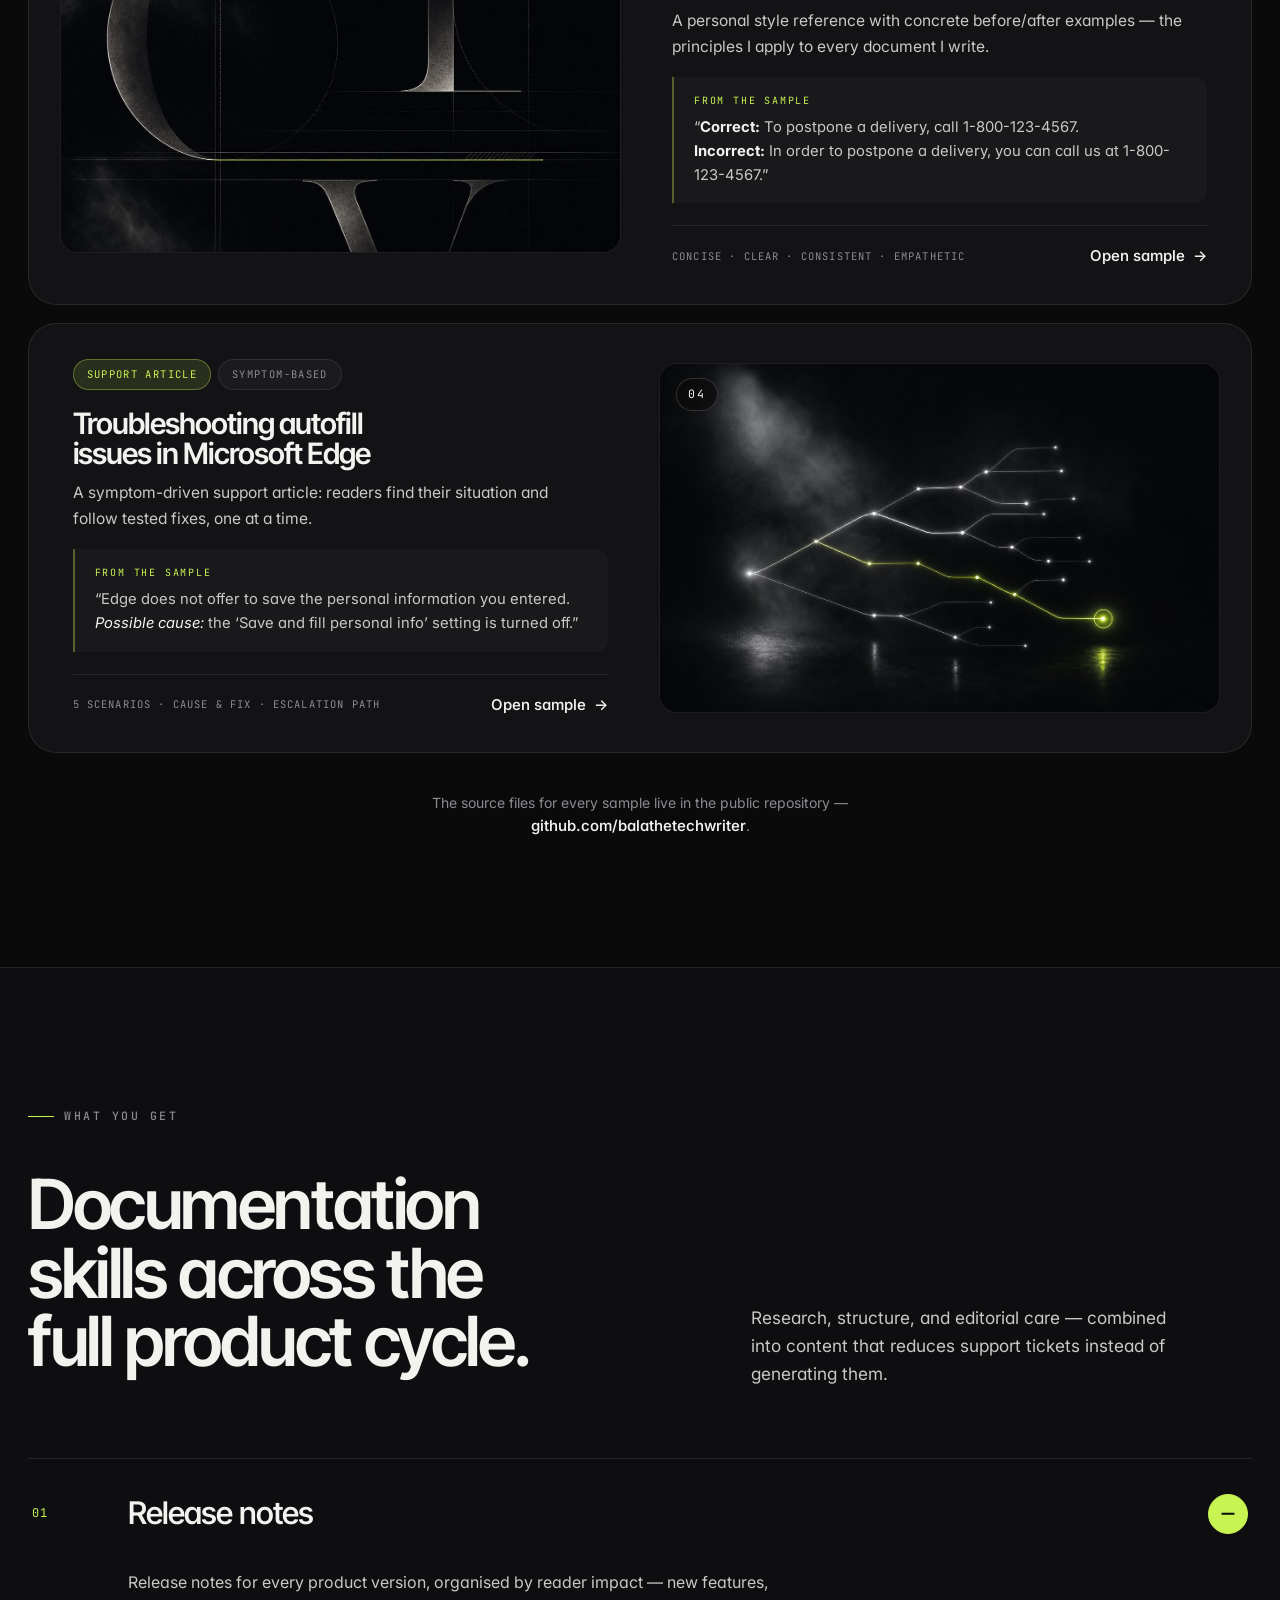
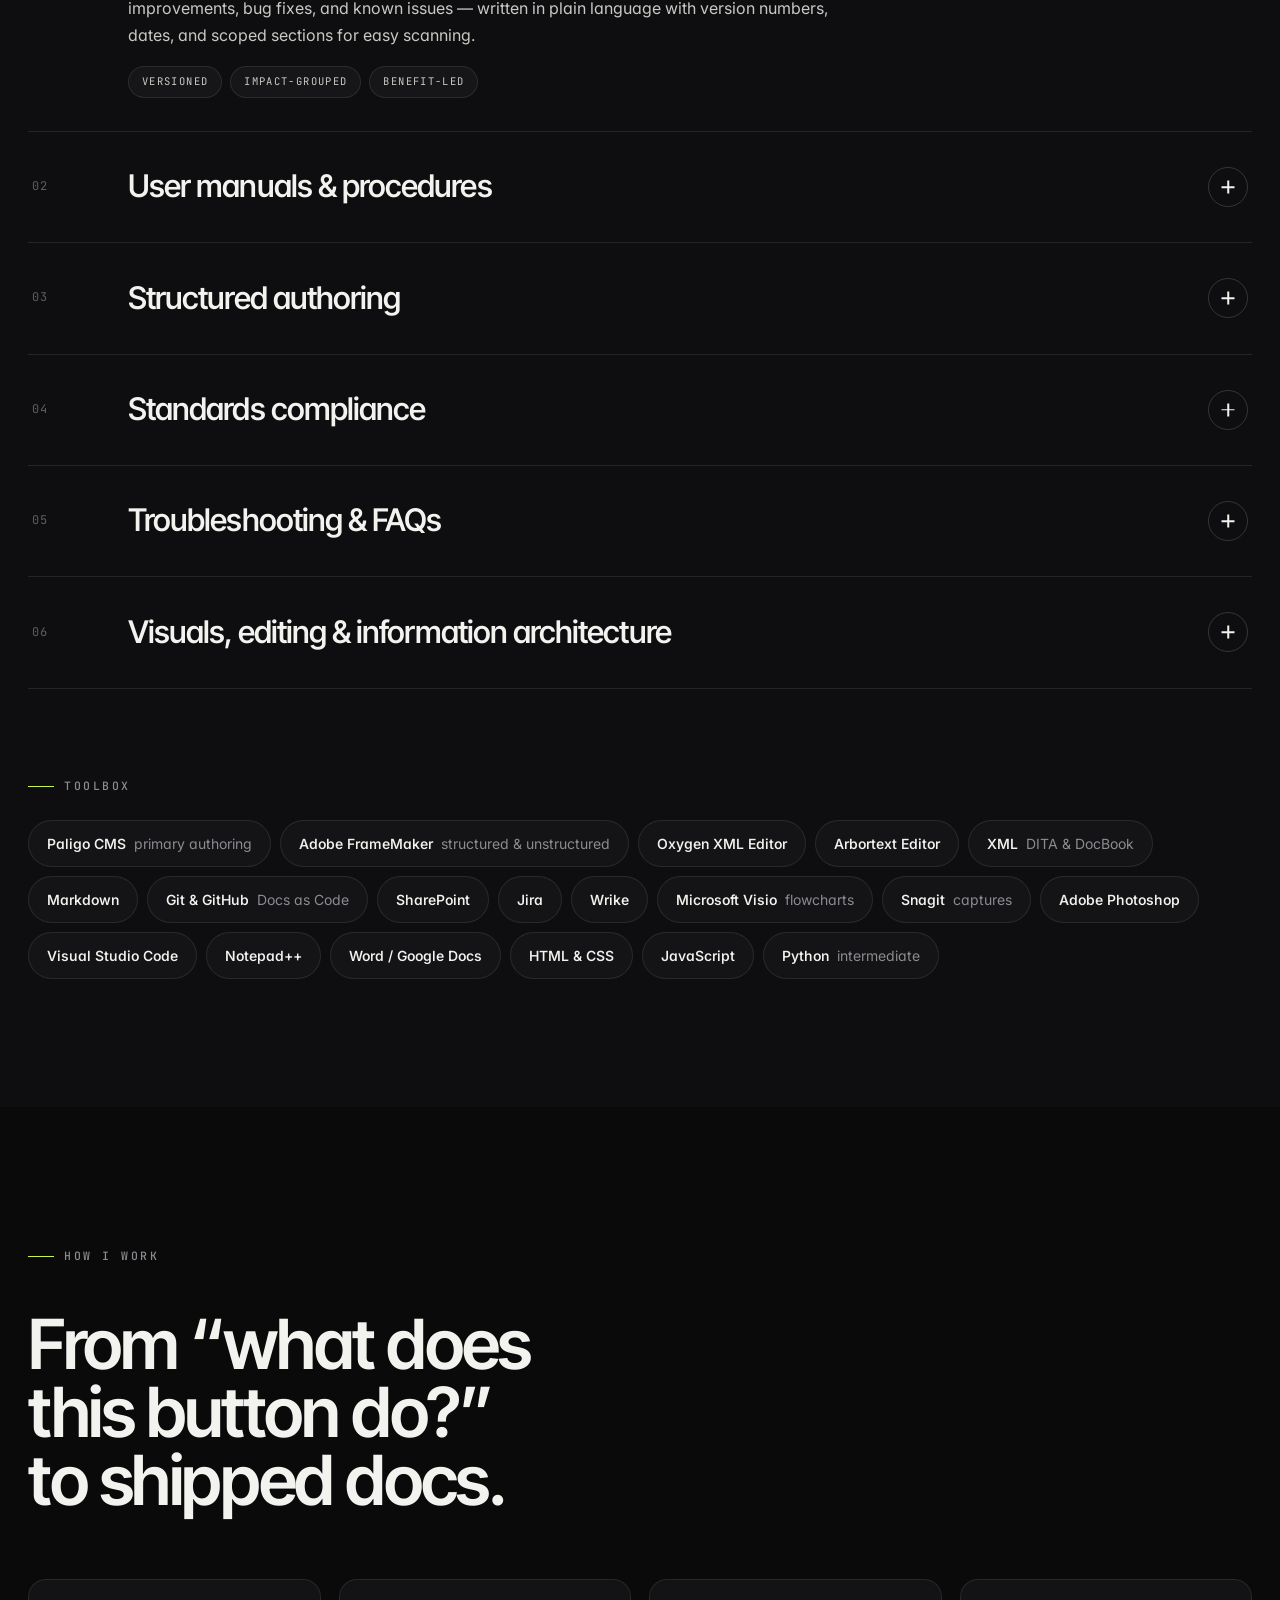
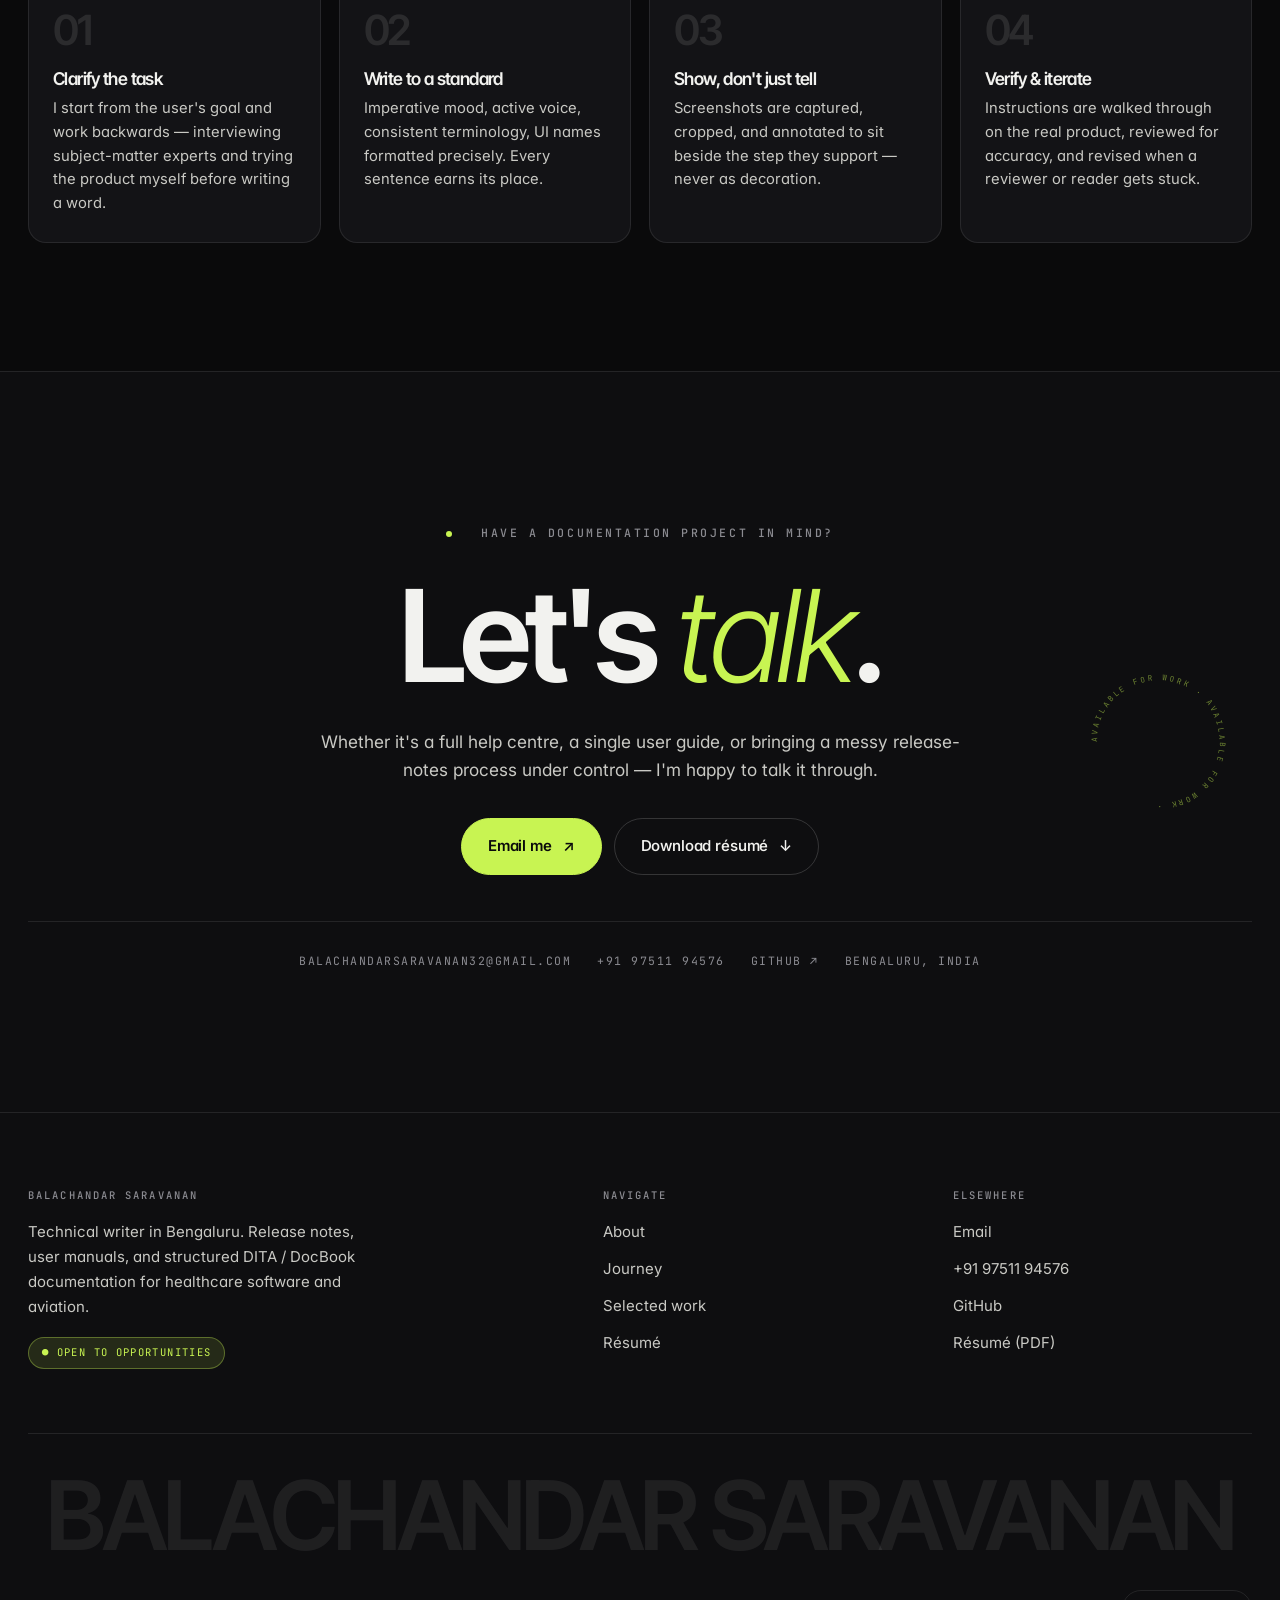
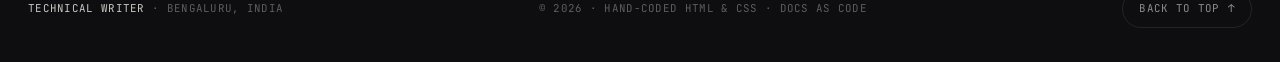
==== commit 93a0c80e: "Redesign portfolio with dark editorial aesthetic Rebuild the visual language of the site, inspired b" ====
--- a/index.html
+++ b/index.html
@@ -11,7 +11,8 @@
   <link rel="icon" type="image/png" sizes="16x16" href="favicon-16x16.png">
   <link rel="apple-touch-icon" href="apple-touch-icon.png">
   <link rel="manifest" href="site.webmanifest">
-  <meta name="theme-color" content="#0f4c81">
+  <meta name="theme-color" content="#0a0a0b">
+  <meta name="color-scheme" content="dark">
 
   <!-- Open Graph / social preview -->
   <meta property="og:type" content="website">
@@ -22,9 +23,11 @@
   <meta property="og:image" content="https://balathetechwriter.github.io/android-chrome-512x512.png">
   <meta name="twitter:card" content="summary">
 
-  <!-- Structured data. Fields here are only the details already published on this
-       page; resume-specific fields (email, sameAs/LinkedIn, jobTitle, alumniOf,
-       knowsAbout) are marked below and must be filled from the real resume. -->
+  <link rel="preconnect" href="https://fonts.googleapis.com">
+  <link rel="preconnect" href="https://fonts.gstatic.com" crossorigin>
+  <link href="https://fonts.googleapis.com/css2?family=Inter+Tight:ital,wght@0,200..700;1,200..700&family=Inter:wght@300..600&family=JetBrains+Mono:wght@400;500&display=swap" rel="stylesheet">
+
+  <!-- Structured data. -->
   <script type="application/ld+json">
   {
     "@context": "https://schema.org",
@@ -77,88 +80,156 @@
   <!-- A LinkedIn URL should be added to "sameAs" above; the resume supplied did
        not include one, so none was invented. -->
 
-
   <link rel="stylesheet" href="css/site.css">
 </head>
 <body>
 
+  <a class="skip-link" href="#main">Skip to content</a>
+
+  <div class="aurora" aria-hidden="true"><span></span><span></span><span></span></div>
+  <div class="grain" aria-hidden="true"></div>
+  <div class="scroll-progress" aria-hidden="true"></div>
+  <div class="cursor-ring" aria-hidden="true"></div>
+  <div class="cursor" aria-hidden="true"></div>
+
   <!-- ======================= Header ======================= -->
   <header class="site-header">
     <div class="wrap site-header__inner">
-      <a class="brand" href="index.html">
+      <a class="brand" href="index.html" data-cursor>
         <span class="brand__mark">BS</span>
         <span>
           <span class="brand__name">Balachandar S.</span>
           <span class="brand__role">Technical Writer</span>
         </span>
       </a>
-      <button class="nav__toggle" aria-label="Toggle menu" aria-expanded="false">☰</button>
-      <nav class="nav" id="site-nav">
-        <a href="#about">About</a>
-        <a href="#experience">Experience</a>
-        <a href="#expertise">Expertise</a>
-        <a href="#samples">Samples</a>
-        <a href="#approach">Approach</a>
-        <a href="#contact">Contact</a>
-        <a class="nav__cta" href="resume/Balachandar-Saravanan-Resume.pdf" download>Download résumé</a>
+
+      <nav class="nav" id="site-nav" aria-label="Primary">
+        <div class="nav__links">
+          <a href="#about">About</a>
+          <a href="#journey">Journey</a>
+          <a href="#work">Work</a>
+          <a href="#capabilities">Capabilities</a>
+          <a href="#process">Process</a>
+          <a href="#contact">Contact</a>
+        </div>
+        <a class="btn btn--primary btn--sm nav__cta" href="resume/Balachandar-Saravanan-Resume.pdf" download data-cursor>
+          Résumé <span class="arrow" aria-hidden="true">↓</span>
+        </a>
       </nav>
+
+      <button class="nav__toggle" aria-label="Toggle menu" aria-expanded="false" aria-controls="site-nav">
+        <span></span><span></span><span></span>
+      </button>
     </div>
   </header>
+
+  <main id="main">
 
   <!-- ======================= Hero ======================= -->
   <section class="hero">
+    <div class="hero__grid" aria-hidden="true"></div>
     <div class="wrap hero__inner">
-      <div>
-        <span class="eyebrow">Technical writing portfolio · 5+ years</span>
-        <h1>Good software deserves<br>documentation people <span class="name-accent">actually read.</span></h1>
-        <p class="hero__lead">
-          I'm <strong>Balachandar Saravanan</strong>, a technical writer with 5+ years turning
-          complex products into clear, task-focused documentation. I write release notes, user
-          manuals, and troubleshooting content in <strong>DITA and DocBook XML</strong> — currently
-          for healthcare software at <strong>eClinicalWorks</strong>, and previously for
-          <strong>GE Aviation and Boeing</strong> programmes.
-        </p>
-        <div class="hero__actions">
-          <a class="btn btn--primary" href="resume/Balachandar-Saravanan-Resume.pdf" download>Download résumé <span class="arrow">↓</span></a>
-          <a class="btn btn--ghost" href="#samples">Browse writing samples <span class="arrow">→</span></a>
-          <a class="btn btn--ghost" href="mailto:balachandarsaravanan32@gmail.com">Email me ✉</a>
-        </div>
-      </div>
-      <div class="hero__visual" aria-hidden="true">
-        <div class="mockdoc">
-          <div class="mockdoc__bar">
-            <span class="mockdoc__dot"></span><span class="mockdoc__dot"></span><span class="mockdoc__dot"></span>
-            <span class="mockdoc__title">manage-personal-info.html</span>
-          </div>
-          <div class="mockdoc__body">
-            <h4>To add personal information to your profile</h4>
-            <ol>
-              <li>Go to <em>Passwords and autofill</em> &gt; <em>Personal Info</em>.</li>
-              <li>Click <em>Add Personal Info</em>.</li>
-              <li>Enter the details, then click <em>Add</em>.</li>
-            </ol>
-            <div class="mock-line" style="width:70%"></div>
-            <div class="mock-line" style="width:45%"></div>
-            <div class="mockdoc__foot">
-              <span class="chip">User guide</span>
-              <span class="chip chip--amber">Screenshot-driven</span>
-            </div>
-          </div>
-        </div>
-      </div>
+
+      <div class="hero__top" data-reveal>
+        <span class="availability"><span class="dot"></span> Open to opportunities · Bengaluru, IN</span>
+        <span class="mono-label mono-label--plain">Technical writing portfolio — 2026</span>
+      </div>
+
+      <h1 class="display hero__title">
+        <span class="row line-mask"><span>Documentation,</span></span>
+        <span class="row line-mask indent" style="--d:110ms"><span><em>Applied</em> <span class="thin">Precisely.</span></span></span>
+      </h1>
+
+      <div class="hero__bottom">
+        <div data-reveal style="--d:220ms">
+          <p class="lede">
+            I'm <strong>Balachandar Saravanan</strong> — a technical writer who turns complex
+            products into documentation people actually finish. Release notes, user manuals,
+            and structured <strong>DITA / DocBook XML</strong> content for healthcare software
+            at eClinicalWorks, and previously for GE&nbsp;Aviation and Boeing programmes.
+          </p>
+          <div class="hero__actions">
+            <a class="btn btn--primary" href="#work" data-cursor>View selected work <span class="arrow" aria-hidden="true">↗</span></a>
+            <a class="btn" href="resume/Balachandar-Saravanan-Resume.pdf" download data-cursor>Download résumé <span class="arrow" aria-hidden="true">↓</span></a>
+          </div>
+          <span class="scroll-cue" aria-hidden="true"><i></i> Scroll to explore</span>
+        </div>
+
+        <div class="hero__stats" data-reveal style="--d:320ms">
+          <div class="stat">
+            <div class="stat__num"><span data-count="5">0</span><sup>+</sup></div>
+            <div class="stat__label">Years writing docs</div>
+          </div>
+          <div class="stat">
+            <div class="stat__num"><span data-count="2">0</span></div>
+            <div class="stat__label">Regulated industries</div>
+          </div>
+          <div class="stat">
+            <div class="stat__num"><span data-count="4">0</span></div>
+            <div class="stat__label">Standards applied</div>
+          </div>
+        </div>
+      </div>
+
     </div>
   </section>
+
+  <!-- ======================= Marquee ======================= -->
+  <div class="marquee" aria-hidden="true">
+    <div class="marquee__track">
+      <div class="marquee__group">
+        <span class="marquee__item">DITA</span>
+        <span class="marquee__item">DocBook XML</span>
+        <span class="marquee__item">Paligo CMS</span>
+        <span class="marquee__item">Release notes</span>
+        <span class="marquee__item">ASD-STE100</span>
+        <span class="marquee__item">S1000D</span>
+        <span class="marquee__item">Docs as Code</span>
+        <span class="marquee__item">FrameMaker</span>
+        <span class="marquee__item">Oxygen XML</span>
+        <span class="marquee__item">Structured authoring</span>
+      </div>
+      <div class="marquee__group">
+        <span class="marquee__item">DITA</span>
+        <span class="marquee__item">DocBook XML</span>
+        <span class="marquee__item">Paligo CMS</span>
+        <span class="marquee__item">Release notes</span>
+        <span class="marquee__item">ASD-STE100</span>
+        <span class="marquee__item">S1000D</span>
+        <span class="marquee__item">Docs as Code</span>
+        <span class="marquee__item">FrameMaker</span>
+        <span class="marquee__item">Oxygen XML</span>
+        <span class="marquee__item">Structured authoring</span>
+      </div>
+    </div>
+  </div>
 
   <!-- ======================= About ======================= -->
   <section class="section" id="about">
     <div class="wrap">
-      <div class="section__head">
-        <p class="section__kicker">About</p>
-        <h2 class="section__title">A writer who starts from the user's question</h2>
-        <p class="section__lede">Everything I write is tested against one yardstick: <em>can a reader follow this and finish the task without guessing?</em></p>
-      </div>
       <div class="about-grid">
-        <div class="about-copy">
+
+        <div class="about-sticky" data-reveal>
+          <p class="mono-label">About me</p>
+          <h2 class="h-xl section__title" style="margin-top:22px">
+            A writer who starts from the reader's question.
+          </h2>
+          <p class="lede" style="margin-bottom:28px">
+            Everything I write is tested against one yardstick — <em>can a reader follow this
+            and finish the task without guessing?</em>
+          </p>
+
+          <div class="portrait">
+            <div class="portrait__initials" aria-hidden="true">BS</div>
+            <div class="portrait__tag">
+              <span class="chip chip--accent">Bengaluru, IN</span>
+              <span class="chip">5+ years</span>
+              <span class="chip">Healthcare · Aviation</span>
+            </div>
+          </div>
+        </div>
+
+        <div class="about-copy" data-reveal style="--d:120ms">
           <p>
             I am a technical writer with <strong>5+ years of experience</strong> across two very
             different documentation worlds: regulated <strong>aviation maintenance manuals</strong>
@@ -186,300 +257,503 @@
             structure, and care I bring to every document — who the reader is, what they are
             trying to do, and where they are most likely to get stuck.
           </p>
+
           <ul class="focus-list">
             <li><span class="tick">✓</span> Structured authoring in DITA and DocBook XML — modular, reusable, multi-channel</li>
             <li><span class="tick">✓</span> Release notes that tell readers <em>what changed and why it matters</em></li>
             <li><span class="tick">✓</span> Standards compliance — ASD-STE100, ATA 100, iSpec 2200, S1000D</li>
             <li><span class="tick">✓</span> CMS migrations, layout configuration, and onboarding other writers</li>
           </ul>
-        </div>
-        <aside class="fact-card">
-          <h3>Balachandar Saravanan</h3>
-          <p class="sub">Technical Writer · balathetechwriter</p>
-          <ul class="fact-list">
-            <li><strong>Experience:</strong> 5+ years (Jul 2021 – present)</li>
-            <li><strong>Current role:</strong> Technical Writer, eClinicalWorks India</li>
-            <li><strong>Previously:</strong> TLE Technologies — GE Aviation &amp; Boeing programmes</li>
-            <li><strong>Document types:</strong> release notes, user manuals, CMMs, FAQs, online help, service bulletins, troubleshooting articles</li>
-            <li><strong>Domains:</strong> healthcare software · aviation maintenance</li>
-            <li><strong>Structured authoring:</strong> DITA, DocBook XML, Markdown</li>
-            <li><strong>Standards:</strong> ASD-STE100, ATA 100, iSpec 2200, S1000D</li>
-            <li><strong>Primary tools:</strong> Paligo, Adobe FrameMaker, Oxygen XML, Arbortext</li>
-            <li><strong>Education:</strong> B.E. Aeronautical Engineering, Jeppiaar Engineering College, Chennai</li>
-            <li><strong>Location:</strong> Bengaluru, Karnataka, India</li>
-            <li><strong>Status:</strong> open to technical writing opportunities</li>
-          </ul>
-          <a class="btn btn--primary" style="padding:9px 18px;font-size:14.5px" href="resume/Balachandar-Saravanan-Resume.pdf" download>Download résumé</a>
-          <a class="btn btn--ghost" style="padding:9px 18px;font-size:14.5px;margin-top:8px" href="#contact">Get in touch</a>
-        </aside>
+
+          <div class="fact-card" style="margin-top:30px">
+            <h3>Balachandar Saravanan</h3>
+            <p class="sub">Technical Writer · balathetechwriter</p>
+            <ul class="fact-list">
+              <li><strong>Experience</strong> <span>5+ years (Jul 2021 – present)</span></li>
+              <li><strong>Current</strong> <span>Technical Writer, eClinicalWorks India</span></li>
+              <li><strong>Previously</strong> <span>TLE Technologies — GE Aviation &amp; Boeing programmes</span></li>
+              <li><strong>Documents</strong> <span>Release notes, user manuals, CMMs, FAQs, online help, service bulletins, troubleshooting articles</span></li>
+              <li><strong>Domains</strong> <span>Healthcare software · aviation maintenance</span></li>
+              <li><strong>Authoring</strong> <span>DITA, DocBook XML, Markdown</span></li>
+              <li><strong>Standards</strong> <span>ASD-STE100, ATA 100, iSpec 2200, S1000D</span></li>
+              <li><strong>Tools</strong> <span>Paligo, Adobe FrameMaker, Oxygen XML, Arbortext</span></li>
+              <li><strong>Education</strong> <span>B.E. Aeronautical Engineering, Jeppiaar Engineering College, Chennai</span></li>
+              <li><strong>Based in</strong> <span>Bengaluru, Karnataka, India</span></li>
+            </ul>
+            <div class="hero__actions">
+              <a class="btn btn--primary btn--sm" href="resume/Balachandar-Saravanan-Resume.pdf" download data-cursor>Download résumé</a>
+              <a class="btn btn--sm" href="#contact" data-cursor>Get in touch</a>
+            </div>
+          </div>
+        </div>
+
       </div>
     </div>
   </section>
 
-  <!-- ======================= Experience ======================= -->
-  <section class="section" id="experience">
+  <!-- ======================= Journey / experience ======================= -->
+  <section class="section section--soft section--line" id="journey">
     <div class="wrap">
-      <div class="section__head">
-        <p class="section__kicker">Experience</p>
-        <h2 class="section__title">Five years across two regulated industries</h2>
-        <p class="section__lede">
+      <div class="section__head section__head--split" data-reveal>
+        <div>
+          <p class="mono-label">The journey</p>
+          <h2 class="h-xl section__title" style="margin-top:22px">Five years,<br>two regulated industries.</h2>
+        </div>
+        <p class="lede section__lede">
           Aviation maintenance manuals held to S1000D, then healthcare software documentation
           shipped on an SDLC cadence. Both rewarded the same discipline: verify first, write second.
         </p>
       </div>
 
-      <div class="card-grid card-grid--2">
-        <div class="card">
-          <div class="card__icon">🏥</div>
-          <h3>Technical Writer — eClinicalWorks India</h3>
-          <p class="card__when">Bengaluru · Aug 2023 – Present</p>
-          <ul>
-            <li>Author release notes for every product version — new features, bug fixes, and known issues — for internal teams and end users.</li>
-            <li>Structure and modularize content in <strong>DITA and DocBook XML</strong> for reuse, version control, and multi-channel publishing.</li>
-            <li>Create and maintain user manuals, FAQs, and troubleshooting documents supporting software and product releases.</li>
-            <li>Work inside the SDLC alongside cross-functional teams, SMEs, and QA to gather requirements and fold product changes into user documentation.</li>
-            <li>Design flowcharts, step-by-step guides, and visuals that simplify technical processes for end users.</li>
-          </ul>
-          <div class="callout callout--tip" style="margin:16px 0 0">
-            <b>Additional contributions</b>
-            <p>Led the migration from Adobe FrameMaker to <strong>Paligo</strong> (DocBook XML-based),
-            configuring layouts and migrating legacy content. Built out PDF and HTML5 layouts,
-            templates, variable sets, and reusable sections — then trained new writers on the platform.</p>
-          </div>
-        </div>
-
-        <div class="card">
-          <div class="card__icon">✈️</div>
-          <h3>Technical Writer — TLE Technologies Pvt Ltd</h3>
-          <p class="card__when">Bengaluru · Jul 2021 – Aug 2023</p>
-          <ul>
-            <li>Wrote and revised user manuals, component maintenance manuals (CMMs), release notes, online help, and service bulletins for <strong>GE Aviation</strong> and <strong>Boeing</strong> projects.</li>
-            <li>Analyzed customer inputs — BOMs, engineering drawings, and test procedures — to document complex technical processes.</li>
-            <li>Documented all manuals in compliance with <strong>Simplified Technical English (ASD-STE100)</strong>.</li>
-            <li>Applied <strong>ATA 100, iSpec 2200, and S1000D</strong> while preparing technical manuals.</li>
-            <li>Worked in an Agile environment and took part in peer reviews to maintain quality and accuracy.</li>
-            <li>Planned and managed documentation tasks to achieve on-time delivery (OTD) and customer satisfaction.</li>
-          </ul>
-        </div>
-      </div>
-
-      <div class="card-grid card-grid--2" style="margin-top:20px">
-        <div class="card">
-          <div class="card__icon">🎓</div>
-          <h3>Education</h3>
-          <p class="card__when">2016 – 2020</p>
-          <p>
-            <strong>Bachelor's in Aeronautical Engineering</strong><br>
-            Jeppiaar Engineering College, Chennai
-          </p>
-        </div>
-        <div class="card">
-          <div class="card__icon">🌐</div>
-          <h3>Beyond the day job</h3>
-          <p class="card__when">Ongoing</p>
-          <p>
-            A strong supporter of the <strong>Docs as Code</strong> approach — this portfolio is
-            hand-coded and published straight from a Git repository. I answer documentation and
-            tooling questions in community forums, and I'm working toward contributing to FOSS
-            documentation projects.
-          </p>
-        </div>
-      </div>
-
-      <p style="text-align:center;margin:30px 0 0">
-        <a class="btn btn--ghost" href="resume.html">Read the full résumé <span class="arrow">→</span></a>
+      <div class="timeline">
+
+        <article class="tl-item" data-reveal>
+          <div class="tl-year">2016</div>
+          <div class="tl-body">
+            <h3>Aeronautical engineering, Chennai</h3>
+            <p>
+              Four years at Jeppiaar Engineering College learning to read a drawing before writing a
+              sentence. Engineering gave me the vocabulary; technical writing gave it a reader.
+            </p>
+            <div class="tl-tags">
+              <span class="chip">B.E. Aeronautical</span>
+              <span class="chip chip--neutral">2016 – 2020</span>
+            </div>
+          </div>
+        </article>
+
+        <article class="tl-item" data-reveal>
+          <div class="tl-year">2021</div>
+          <div class="tl-body">
+            <h3>Technical Writer — TLE Technologies Pvt Ltd</h3>
+            <p>
+              Wrote and revised user manuals, component maintenance manuals (CMMs), release notes,
+              online help, and service bulletins for <strong>GE Aviation</strong> and
+              <strong>Boeing</strong> projects. Analysed BOMs, engineering drawings, and test
+              procedures to document complex processes — every manual written in compliance with
+              Simplified Technical English, and delivered on an Agile cadence with peer review.
+            </p>
+            <div class="tl-tags">
+              <span class="chip chip--accent">ASD-STE100</span>
+              <span class="chip">ATA 100</span>
+              <span class="chip">iSpec 2200</span>
+              <span class="chip">S1000D</span>
+              <span class="chip chip--neutral">Bengaluru · Jul 2021 – Aug 2023</span>
+            </div>
+          </div>
+        </article>
+
+        <article class="tl-item" data-reveal>
+          <div class="tl-year">2023</div>
+          <div class="tl-body">
+            <h3>Technical Writer — eClinicalWorks India</h3>
+            <p>
+              Author release notes for every product version — new features, bug fixes, and known
+              issues — for internal teams and end users. Structure and modularise content in
+              <strong>DITA and DocBook XML</strong> for reuse, version control, and multi-channel
+              publishing, and maintain the user manuals, FAQs, and troubleshooting documents that
+              ship alongside each release.
+            </p>
+            <div class="tl-tags">
+              <span class="chip chip--accent">DITA</span>
+              <span class="chip chip--accent">DocBook XML</span>
+              <span class="chip">SDLC</span>
+              <span class="chip">SME collaboration</span>
+              <span class="chip chip--neutral">Bengaluru · Aug 2023 – Present</span>
+            </div>
+          </div>
+        </article>
+
+        <article class="tl-item" data-reveal>
+          <div class="tl-year">2024</div>
+          <div class="tl-body">
+            <h3>Leading the FrameMaker → Paligo migration</h3>
+            <p>
+              Led the transition from Adobe FrameMaker to <strong>Paligo</strong> (DocBook
+              XML-based) end to end — configuring PDF and HTML5 layouts, templates, variable sets,
+              and reusable sections, then migrating legacy content into them. Trained the writers
+              who followed, which made onboarding a day instead of a fortnight.
+            </p>
+            <div class="tl-tags">
+              <span class="chip chip--accent">CMS migration</span>
+              <span class="chip">Layout configuration</span>
+              <span class="chip">Content reuse</span>
+              <span class="chip">Writer onboarding</span>
+            </div>
+          </div>
+        </article>
+
+        <article class="tl-item" data-reveal>
+          <div class="tl-year">2026</div>
+          <div class="tl-body">
+            <h3>Docs as Code, and what's next</h3>
+            <p>
+              A strong supporter of the <strong>Docs as Code</strong> approach — this portfolio is
+              hand-coded and published straight from a Git repository. I answer documentation and
+              tooling questions in community forums, and I'm working toward contributing to FOSS
+              documentation projects.
+            </p>
+            <div class="tl-tags">
+              <span class="chip chip--accent">Git &amp; GitHub</span>
+              <span class="chip">Markdown</span>
+              <span class="chip">Open source docs</span>
+            </div>
+          </div>
+        </article>
+
+      </div>
+
+      <p style="margin:38px 0 0" data-reveal>
+        <a class="btn" href="resume.html" data-cursor>Read the full résumé <span class="arrow" aria-hidden="true">→</span></a>
       </p>
     </div>
   </section>
 
-  <!-- ======================= Expertise ======================= -->
-  <section class="section section--soft" id="expertise">
+  <!-- ======================= Selected work ======================= -->
+  <section class="section" id="work">
     <div class="wrap">
-      <div class="section__head">
-        <p class="section__kicker">What I do</p>
-        <h2 class="section__title">Documentation skills across the full product cycle</h2>
-      </div>
-      <div class="card-grid">
-        <div class="card">
-          <div class="card__icon">📣</div>
-          <h3>Release notes</h3>
-          <p>Release notes for every product version, organized by reader impact — new features, improvements, bug fixes, and known issues — written in plain language with version numbers, dates, and scoped sections for easy scanning.</p>
-        </div>
-        <div class="card">
-          <div class="card__icon">📘</div>
-          <h3>User manuals &amp; procedures</h3>
-          <p>Task-oriented instructions built around what the reader wants to do. Every step is written in the imperative, verified against the interface, and supported with annotated screenshots.</p>
-        </div>
-        <div class="card">
-          <div class="card__icon">🧩</div>
-          <h3>Structured authoring</h3>
-          <p>DITA and DocBook XML authoring for modular, reusable content — topic-based architecture, variable sets, and reusable sections that publish to PDF, HTML5, and online help from one source.</p>
-        </div>
-        <div class="card">
-          <div class="card__icon">✅</div>
-          <h3>Standards compliance</h3>
-          <p>Documentation written to specification: Simplified Technical English (ASD-STE100), ATA 100, iSpec 2200, and S1000D — plus the discipline of working from BOMs, engineering drawings, and test procedures.</p>
-        </div>
-        <div class="card">
-          <div class="card__icon">🛟</div>
-          <h3>Troubleshooting &amp; FAQs</h3>
-          <p>Support content organized by symptom: likely causes, tested fixes, and the exact error messages and states a reader will see — so help arrives before the support ticket does.</p>
-        </div>
-        <div class="card">
-          <div class="card__icon">🖼️</div>
-          <h3>Visuals, editing &amp; IA</h3>
-          <p>Flowcharts and annotated screenshots in Visio, Snagit, and Photoshop; peer review for accuracy and consistency; and the heading structures and cross-links that make a documentation set findable.</p>
-        </div>
-      </div>
-
-      <div class="section__head" style="margin-top:56px;margin-bottom:20px">
-        <h2 class="section__title" style="font-size:22px">Toolbox</h2>
-      </div>
-      <div class="chip-row">
-        <span class="tool-chip"><b>Paligo CMS</b> — primary authoring environment</span>
-        <span class="tool-chip"><b>Adobe FrameMaker</b> — structured &amp; unstructured</span>
-        <span class="tool-chip"><b>Oxygen XML Editor</b></span>
-        <span class="tool-chip"><b>Arbortext Editor</b></span>
-        <span class="tool-chip"><b>XML</b> — DITA &amp; DocBook</span>
-        <span class="tool-chip"><b>Markdown</b></span>
-        <span class="tool-chip"><b>Git &amp; GitHub</b> — Docs as Code</span>
-        <span class="tool-chip"><b>SharePoint</b></span>
-        <span class="tool-chip"><b>Jira</b></span>
-        <span class="tool-chip"><b>Wrike</b></span>
-        <span class="tool-chip"><b>Microsoft Visio</b> — flowcharts</span>
-        <span class="tool-chip"><b>Snagit</b> — captures</span>
-        <span class="tool-chip"><b>Adobe Photoshop</b></span>
-        <span class="tool-chip"><b>Visual Studio Code</b></span>
-        <span class="tool-chip"><b>Notepad++</b></span>
-        <span class="tool-chip"><b>Microsoft Word / Google Docs</b></span>
-        <span class="tool-chip"><b>HTML &amp; CSS</b></span>
-        <span class="tool-chip"><b>JavaScript</b></span>
-        <span class="tool-chip"><b>Python</b> — intermediate</span>
-      </div>
+      <div class="section__head section__head--split" data-reveal>
+        <div>
+          <p class="mono-label">Selected work</p>
+          <h2 class="h-xl section__title" style="margin-top:22px">Four document types,<br>one standard: clarity.</h2>
+        </div>
+        <p class="lede section__lede">
+          Each sample is a complete, self-contained document — formatted the way it would ship,
+          not a fragment. Client work is under NDA, so these are written for a product everyone
+          knows.
+        </p>
+      </div>
+
+      <div class="work-list">
+
+        <a class="work-card" href="samples/user-guide.html" data-reveal data-cursor>
+          <div class="work-card__media">
+            <span class="work-card__index">01</span>
+            <img src="images/work/user-guide.jpg" alt="" loading="lazy" decoding="async" width="1280" height="853">
+          </div>
+          <div class="work-card__body">
+            <div class="work-card__tags">
+              <span class="chip chip--accent">User guide</span>
+              <span class="chip chip--amber">With screenshots</span>
+            </div>
+            <h3>Adding personal information to your Microsoft Edge profile</h3>
+            <p class="work-card__desc">
+              A task-based, step-by-step guide for end users of a real desktop application workflow.
+            </p>
+            <div class="pull-quote">
+              <span class="docs">From the sample</span>
+              “From the <em>Passwords and autofill</em> window, in the <em>Personal Info</em> section, click the
+              <em>Add Personal Info</em> button. The <em>Add Personal Info</em> pop-up window opens.”
+            </div>
+            <div class="work-card__foot">
+              <span class="note">Procedure · field reference · related tasks</span>
+              <span class="text-link">Open sample <span class="arrow" aria-hidden="true">→</span></span>
+            </div>
+          </div>
+        </a>
+
+        <a class="work-card" href="samples/release-notes.html" data-reveal data-cursor>
+          <div class="work-card__media">
+            <span class="work-card__index">02</span>
+            <img src="images/work/release-notes.jpg" alt="" loading="lazy" decoding="async" width="1280" height="853">
+          </div>
+          <div class="work-card__body">
+            <div class="work-card__tags">
+              <span class="chip chip--accent">Release notes</span>
+              <span class="chip chip--ok">Versioned</span>
+            </div>
+            <h3>Release notes — v2.2.0, v2.1.0, v2.0.0</h3>
+            <p class="work-card__desc">
+              A versioned release-notes page that groups changes by reader impact and explains the
+              benefit behind each update.
+            </p>
+            <div class="pull-quote">
+              <span class="docs">From the sample</span>
+              “<strong>New feature:</strong> Real-time collaboration for shared tasks. Multiple users can now
+              simultaneously view, edit, and comment on tasks within a shared workspace.”
+            </div>
+            <div class="work-card__foot">
+              <span class="note">What's new · improvements · bug fixes</span>
+              <span class="text-link">Open sample <span class="arrow" aria-hidden="true">→</span></span>
+            </div>
+          </div>
+        </a>
+
+        <a class="work-card" href="samples/style-guide.html" data-reveal data-cursor>
+          <div class="work-card__media">
+            <span class="work-card__index">03</span>
+            <img src="images/work/style-guide.jpg" alt="" loading="lazy" decoding="async" width="1280" height="853">
+          </div>
+          <div class="work-card__body">
+            <div class="work-card__tags">
+              <span class="chip chip--accent">Style guide</span>
+              <span class="chip chip--amber">Editorial standard</span>
+            </div>
+            <h3>Technical writing style guide — quick reference</h3>
+            <p class="work-card__desc">
+              A personal style reference with concrete before/after examples — the principles I
+              apply to every document I write.
+            </p>
+            <div class="pull-quote">
+              <span class="docs">From the sample</span>
+              “<strong>Correct:</strong> To postpone a delivery, call 1-800-123-4567.<br>
+              <strong>Incorrect:</strong> In order to postpone a delivery, you can call us at 1-800-123-4567.”
+            </div>
+            <div class="work-card__foot">
+              <span class="note">Concise · clear · consistent · empathetic</span>
+              <span class="text-link">Open sample <span class="arrow" aria-hidden="true">→</span></span>
+            </div>
+          </div>
+        </a>
+
+        <a class="work-card" href="samples/troubleshooting.html" data-reveal data-cursor>
+          <div class="work-card__media">
+            <span class="work-card__index">04</span>
+            <img src="images/work/troubleshooting.jpg" alt="" loading="lazy" decoding="async" width="1280" height="853">
+          </div>
+          <div class="work-card__body">
+            <div class="work-card__tags">
+              <span class="chip chip--accent">Support article</span>
+              <span class="chip chip--neutral">Symptom-based</span>
+            </div>
+            <h3>Troubleshooting autofill issues in Microsoft Edge</h3>
+            <p class="work-card__desc">
+              A symptom-driven support article: readers find their situation and follow tested
+              fixes, one at a time.
+            </p>
+            <div class="pull-quote">
+              <span class="docs">From the sample</span>
+              “Edge does not offer to save the personal information you entered. <em>Possible cause:</em> the
+              ‘Save and fill personal info’ setting is turned off.”
+            </div>
+            <div class="work-card__foot">
+              <span class="note">5 scenarios · cause &amp; fix · escalation path</span>
+              <span class="text-link">Open sample <span class="arrow" aria-hidden="true">→</span></span>
+            </div>
+          </div>
+        </a>
+
+      </div>
+
+      <p class="note" style="text-align:center;margin:38px auto 0;max-width:60ch" data-reveal>
+        The source files for every sample live in the public repository —
+        <a class="text-link" href="https://github.com/balathetechwriter/balathetechwriter.github.io" target="_blank" rel="noopener">github.com/balathetechwriter</a>.
+      </p>
     </div>
   </section>
 
-  <!-- ======================= Samples ======================= -->
-  <section class="section" id="samples">
+  <!-- ======================= Capabilities ======================= -->
+  <section class="section section--soft section--line" id="capabilities">
     <div class="wrap">
-      <div class="section__head">
-        <p class="section__kicker">Writing samples</p>
-        <h2 class="section__title">Four document types, one standard: clarity</h2>
-        <p class="section__lede">
-          Each sample below is a complete, self-contained document — formatted the way it would ship,
-          not a fragment. Follow the <em>Open sample</em> link to read it in full.
+      <div class="section__head section__head--split" data-reveal>
+        <div>
+          <p class="mono-label">What you get</p>
+          <h2 class="h-xl section__title" style="margin-top:22px">Documentation skills across the full product cycle.</h2>
+        </div>
+        <p class="lede section__lede">
+          Research, structure, and editorial care — combined into content that reduces support
+          tickets instead of generating them.
         </p>
       </div>
 
-      <div class="sample-list">
-
-        <article class="sample-card">
-          <div class="sample-card__meta">
-            <span class="chip">User guide</span>
-            <span class="chip chip--amber">With screenshots</span>
-          </div>
-          <h3>Adding personal information to your Microsoft Edge profile</h3>
-          <p class="sample-card__desc">A task-based, step-by-step guide for end users of a real desktop application workflow.</p>
-          <div class="sample-card__excerpt">
-            <span class="docs">From the sample —</span>
-            “From the <em>Passwords and autofill</em> window, in the <em>Personal Info</em> section, click the
-            <em>Add Personal Info</em> button. The <em>Add Personal Info</em> pop-up window opens.”
-          </div>
-          <div class="sample-card__foot">
-            <span class="note">Procedure · field reference · related tasks</span>
-            <a class="text-link" href="samples/user-guide.html">Open sample <span class="arrow">→</span></a>
-          </div>
-        </article>
-
-        <article class="sample-card">
-          <div class="sample-card__meta">
-            <span class="chip">Release notes</span>
-            <span class="chip chip--ok">Versioned</span>
-          </div>
-          <h3>Release notes — v2.2.0, v2.1.0, v2.0.0</h3>
-          <p class="sample-card__desc">A versioned release-notes page that groups changes by reader impact and explains the benefit behind each update.</p>
-          <div class="sample-card__excerpt">
-            <span class="docs">From the sample —</span>
-            “<strong>New feature:</strong> Real-time collaboration for shared tasks. Multiple users can now
-            simultaneously view, edit, and comment on tasks within a shared workspace.”
-          </div>
-          <div class="sample-card__foot">
-            <span class="note">What's new · improvements · bug fixes · previous releases</span>
-            <a class="text-link" href="samples/release-notes.html">Open sample <span class="arrow">→</span></a>
-          </div>
-        </article>
-
-        <article class="sample-card">
-          <div class="sample-card__meta">
-            <span class="chip">Style guide</span>
-            <span class="chip chip--amber">Editorial standard</span>
-          </div>
-          <h3>Technical writing style guide — quick reference</h3>
-          <p class="sample-card__desc">A personal style reference with concrete before/after examples — the principles I apply to every document I write.</p>
-          <div class="sample-card__excerpt">
-            <span class="docs">From the sample —</span>
-            “<strong>Correct:</strong> To postpone a delivery, call 1-800-123-4567.<br>
-            <strong>Incorrect:</strong> In order to postpone a delivery, you can call us at 1-800-123-4567.”
-          </div>
-          <div class="sample-card__foot">
-            <span class="note">Concise · clear · consistent · empathetic · complete</span>
-            <a class="text-link" href="samples/style-guide.html">Open sample <span class="arrow">→</span></a>
-          </div>
-        </article>
-
-        <article class="sample-card">
-          <div class="sample-card__meta">
-            <span class="chip">Support article</span>
-            <span class="chip chip--neutral">Symptom-based</span>
-          </div>
-          <h3>Troubleshooting autofill issues in Microsoft Edge</h3>
-          <p class="sample-card__desc">A symptom-driven support article: readers find their situation and follow tested fixes, one at a time.</p>
-          <div class="sample-card__excerpt">
-            <span class="docs">From the sample —</span>
-            “Edge does not offer to save the personal information you entered. <em>Possible cause:</em> the
-            'Save and fill personal info' setting is turned off.”
-          </div>
-          <div class="sample-card__foot">
-            <span class="note">5 scenarios · cause &amp; fix per scenario · escalation path</span>
-            <a class="text-link" href="samples/troubleshooting.html">Open sample <span class="arrow">→</span></a>
-          </div>
-        </article>
-
-      </div>
-
-      <p style="text-align:center;color:var(--muted);font-size:14.5px;margin:34px 0 0">
-        The source files for every sample live in the public repository —
-        <a href="https://github.com/balathetechwriter/balathetechwriter.github.io" target="_blank" rel="noopener">github.com/balathetechwriter/balathetechwriter.github.io</a>.
-        For my full work history, see the <a href="resume.html">résumé</a>.
-      </p>
+      <div class="cap-list" data-reveal>
+
+        <details class="cap" open>
+          <summary>
+            <span class="cap__num">01</span>
+            <span class="cap__title">Release notes</span>
+            <span class="cap__sign" aria-hidden="true"></span>
+          </summary>
+          <div class="cap__body">
+            <div></div>
+            <div>
+              <p>
+                Release notes for every product version, organised by reader impact — new features,
+                improvements, bug fixes, and known issues — written in plain language with version
+                numbers, dates, and scoped sections for easy scanning.
+              </p>
+              <div class="cap__meta">
+                <span class="chip">Versioned</span>
+                <span class="chip">Impact-grouped</span>
+                <span class="chip">Benefit-led</span>
+              </div>
+            </div>
+          </div>
+        </details>
+
+        <details class="cap">
+          <summary>
+            <span class="cap__num">02</span>
+            <span class="cap__title">User manuals &amp; procedures</span>
+            <span class="cap__sign" aria-hidden="true"></span>
+          </summary>
+          <div class="cap__body">
+            <div></div>
+            <div>
+              <p>
+                Task-oriented instructions built around what the reader wants to do. Every step is
+                written in the imperative, verified against the interface, and supported with
+                annotated screenshots placed beside the step they belong to.
+              </p>
+              <div class="cap__meta">
+                <span class="chip">Task-based</span>
+                <span class="chip">Verified steps</span>
+                <span class="chip">Annotated visuals</span>
+              </div>
+            </div>
+          </div>
+        </details>
+
+        <details class="cap">
+          <summary>
+            <span class="cap__num">03</span>
+            <span class="cap__title">Structured authoring</span>
+            <span class="cap__sign" aria-hidden="true"></span>
+          </summary>
+          <div class="cap__body">
+            <div></div>
+            <div>
+              <p>
+                DITA and DocBook XML authoring for modular, reusable content — topic-based
+                architecture, variable sets, and reusable sections that publish to PDF, HTML5, and
+                online help from a single source.
+              </p>
+              <div class="cap__meta">
+                <span class="chip chip--accent">DITA</span>
+                <span class="chip chip--accent">DocBook</span>
+                <span class="chip">Paligo</span>
+                <span class="chip">Single-sourcing</span>
+              </div>
+            </div>
+          </div>
+        </details>
+
+        <details class="cap">
+          <summary>
+            <span class="cap__num">04</span>
+            <span class="cap__title">Standards compliance</span>
+            <span class="cap__sign" aria-hidden="true"></span>
+          </summary>
+          <div class="cap__body">
+            <div></div>
+            <div>
+              <p>
+                Documentation written to specification: Simplified Technical English (ASD-STE100),
+                ATA 100, iSpec 2200, and S1000D — plus the discipline of working from BOMs,
+                engineering drawings, and test procedures.
+              </p>
+              <div class="cap__meta">
+                <span class="chip">ASD-STE100</span>
+                <span class="chip">ATA 100</span>
+                <span class="chip">iSpec 2200</span>
+                <span class="chip">S1000D</span>
+              </div>
+            </div>
+          </div>
+        </details>
+
+        <details class="cap">
+          <summary>
+            <span class="cap__num">05</span>
+            <span class="cap__title">Troubleshooting &amp; FAQs</span>
+            <span class="cap__sign" aria-hidden="true"></span>
+          </summary>
+          <div class="cap__body">
+            <div></div>
+            <div>
+              <p>
+                Support content organised by symptom: likely causes, tested fixes, and the exact
+                error messages and states a reader will see — so help arrives before the support
+                ticket does.
+              </p>
+              <div class="cap__meta">
+                <span class="chip">Symptom-first</span>
+                <span class="chip">Tested fixes</span>
+                <span class="chip">Escalation paths</span>
+              </div>
+            </div>
+          </div>
+        </details>
+
+        <details class="cap">
+          <summary>
+            <span class="cap__num">06</span>
+            <span class="cap__title">Visuals, editing &amp; information architecture</span>
+            <span class="cap__sign" aria-hidden="true"></span>
+          </summary>
+          <div class="cap__body">
+            <div></div>
+            <div>
+              <p>
+                Flowcharts and annotated screenshots in Visio, Snagit, and Photoshop; peer review
+                for accuracy and consistency; and the heading structures and cross-links that make
+                a documentation set findable.
+              </p>
+              <div class="cap__meta">
+                <span class="chip">Visio</span>
+                <span class="chip">Snagit</span>
+                <span class="chip">Peer review</span>
+                <span class="chip">Findability</span>
+              </div>
+            </div>
+          </div>
+        </details>
+
+      </div>
+
+      <div style="margin-top:clamp(48px,6vw,78px)" data-reveal>
+        <p class="mono-label" style="margin-bottom:24px">Toolbox</p>
+        <div class="chip-row">
+          <span class="tool-chip"><b>Paligo CMS</b> primary authoring</span>
+          <span class="tool-chip"><b>Adobe FrameMaker</b> structured &amp; unstructured</span>
+          <span class="tool-chip"><b>Oxygen XML Editor</b></span>
+          <span class="tool-chip"><b>Arbortext Editor</b></span>
+          <span class="tool-chip"><b>XML</b> DITA &amp; DocBook</span>
+          <span class="tool-chip"><b>Markdown</b></span>
+          <span class="tool-chip"><b>Git &amp; GitHub</b> Docs as Code</span>
+          <span class="tool-chip"><b>SharePoint</b></span>
+          <span class="tool-chip"><b>Jira</b></span>
+          <span class="tool-chip"><b>Wrike</b></span>
+          <span class="tool-chip"><b>Microsoft Visio</b> flowcharts</span>
+          <span class="tool-chip"><b>Snagit</b> captures</span>
+          <span class="tool-chip"><b>Adobe Photoshop</b></span>
+          <span class="tool-chip"><b>Visual Studio Code</b></span>
+          <span class="tool-chip"><b>Notepad++</b></span>
+          <span class="tool-chip"><b>Word / Google Docs</b></span>
+          <span class="tool-chip"><b>HTML &amp; CSS</b></span>
+          <span class="tool-chip"><b>JavaScript</b></span>
+          <span class="tool-chip"><b>Python</b> intermediate</span>
+        </div>
+      </div>
     </div>
   </section>
 
-  <!-- ======================= Approach ======================= -->
-  <section class="section section--soft" id="approach">
+  <!-- ======================= Process ======================= -->
+  <section class="section" id="process">
     <div class="wrap">
-      <div class="section__head">
-        <p class="section__kicker">How I work</p>
-        <h2 class="section__title">From “what does this button do?” to shipped docs</h2>
-      </div>
+      <div class="section__head" data-reveal>
+        <p class="mono-label">How I work</p>
+        <h2 class="h-xl section__title" style="margin-top:22px">From “what does this button do?” to shipped docs.</h2>
+      </div>
+
       <div class="steps">
-        <div class="step">
-          <div class="step__num">1</div>
+        <div class="step" data-reveal>
+          <div class="step__num">01</div>
           <h3>Clarify the task</h3>
           <p>I start from the user's goal and work backwards — interviewing subject-matter experts and trying the product myself before writing a word.</p>
         </div>
-        <div class="step">
-          <div class="step__num">2</div>
+        <div class="step" data-reveal style="--d:90ms">
+          <div class="step__num">02</div>
           <h3>Write to a standard</h3>
           <p>Imperative mood, active voice, consistent terminology, UI names formatted precisely. Every sentence earns its place.</p>
         </div>
-        <div class="step">
-          <div class="step__num">3</div>
+        <div class="step" data-reveal style="--d:180ms">
+          <div class="step__num">03</div>
           <h3>Show, don't just tell</h3>
           <p>Screenshots are captured, cropped, and annotated to sit beside the step they support — never as decoration.</p>
         </div>
-        <div class="step">
-          <div class="step__num">4</div>
+        <div class="step" data-reveal style="--d:270ms">
+          <div class="step__num">04</div>
           <h3>Verify &amp; iterate</h3>
           <p>Instructions are walked through on the real product, reviewed for accuracy, and revised when a reviewer or reader gets stuck.</p>
         </div>
@@ -487,59 +761,74 @@
     </div>
   </section>
 
-  <!-- ======================= Contact ======================= -->
-  <section class="section" id="contact">
-    <div class="wrap contact-grid">
-      <div>
-        <div class="section__head" style="margin-bottom:18px">
-          <p class="section__kicker">Contact</p>
-          <h2 class="section__title">Have a documentation project in mind?</h2>
-        </div>
-        <p class="lede">
-          I'm always happy to talk about writing documentation — whether it's a full help center,
-          a single user guide, or bringing a messy release-notes process under control.
-        </p>
-        <div class="contact-actions">
-          <a class="btn btn--primary" href="mailto:balachandarsaravanan32@gmail.com">Email me ✉</a>
-          <a class="btn btn--ghost" href="tel:+919751194576">+91 97511 94576</a>
-          <a class="btn btn--ghost" href="resume/Balachandar-Saravanan-Resume.pdf" download>Download résumé ↓</a>
-          <a class="btn btn--ghost" href="https://github.com/balathetechwriter" target="_blank" rel="noopener">GitHub ↗</a>
-        </div>
-      </div>
-      <aside class="contact-side">
-        <h4>Find me online</h4>
+  <!-- ======================= CTA / contact ======================= -->
+  <section class="section cta section--soft section--line" id="contact">
+    <div class="badge-spin" aria-hidden="true">
+      <svg viewBox="0 0 200 200">
+        <defs><path id="circlePath" d="M100,100 m-74,0 a74,74 0 1,1 148,0 a74,74 0 1,1 -148,0"></path></defs>
+        <text><textPath href="#circlePath" startOffset="0%">Available for work · Available for work · </textPath></text>
+      </svg>
+    </div>
+    <div class="wrap cta__inner">
+      <p class="mono-label mono-label--plain" data-reveal><span class="dot"></span>&nbsp; Have a documentation project in mind?</p>
+      <h2 class="cta__title" data-reveal style="--d:80ms">Let's <em>talk</em>.</h2>
+      <p class="lede" style="margin-inline:auto;text-align:center" data-reveal>
+        Whether it's a full help centre, a single user guide, or bringing a messy release-notes
+        process under control — I'm happy to talk it through.
+      </p>
+      <div class="cta__actions" style="margin-top:34px" data-reveal>
+        <a class="btn btn--primary" href="mailto:balachandarsaravanan32@gmail.com" data-cursor>Email me <span class="arrow" aria-hidden="true">↗</span></a>
+        <a class="btn" href="resume/Balachandar-Saravanan-Resume.pdf" download data-cursor>Download résumé <span class="arrow" aria-hidden="true">↓</span></a>
+      </div>
+      <div class="cta__meta" data-reveal>
         <a href="mailto:balachandarsaravanan32@gmail.com">balachandarsaravanan32@gmail.com</a>
         <a href="tel:+919751194576">+91 97511 94576</a>
-        <a href="https://github.com/balathetechwriter" target="_blank" rel="noopener">github.com/balathetechwriter</a>
-        <a href="https://balathetechwriter.github.io">balathetechwriter.github.io</a>
-        <a href="resume.html">Full résumé</a>
-        <span class="repo-chip">● Bengaluru, India · open to opportunities</span>
-      </aside>
+        <a href="https://github.com/balathetechwriter" target="_blank" rel="noopener">GitHub ↗</a>
+        <span>Bengaluru, India</span>
+      </div>
     </div>
   </section>
+
+  </main>
 
   <!-- ======================= Footer ======================= -->
   <footer class="site-footer">
-    <div class="wrap site-footer__inner">
-      <span><span class="monogram-foot">Balachandar Saravanan</span> · Technical Writer · Bengaluru</span>
-      <span>© <span id="year">2026</span> · <a href="resume.html">Résumé</a> · Portfolio hand-coded with HTML &amp; CSS</span>
+    <div class="wrap">
+      <div class="footer-grid">
+        <div class="footer-col">
+          <h3>Balachandar Saravanan</h3>
+          <p style="max-width:38ch">
+            Technical writer in Bengaluru. Release notes, user manuals, and structured DITA /
+            DocBook documentation for healthcare software and aviation.
+          </p>
+          <span class="chip chip--accent" style="margin-top:6px">● Open to opportunities</span>
+        </div>
+        <div class="footer-col">
+          <h3>Navigate</h3>
+          <a href="#about">About</a>
+          <a href="#journey">Journey</a>
+          <a href="#work">Selected work</a>
+          <a href="resume.html">Résumé</a>
+        </div>
+        <div class="footer-col">
+          <h3>Elsewhere</h3>
+          <a href="mailto:balachandarsaravanan32@gmail.com">Email</a>
+          <a href="tel:+919751194576">+91 97511 94576</a>
+          <a href="https://github.com/balathetechwriter" target="_blank" rel="noopener">GitHub</a>
+          <a href="resume/Balachandar-Saravanan-Resume.pdf" download>Résumé (PDF)</a>
+        </div>
+      </div>
+
+      <div class="footer-word" aria-hidden="true">BALACHANDAR SARAVANAN</div>
+
+      <div class="site-footer__inner">
+        <span><span class="monogram-foot">Technical Writer</span> · Bengaluru, India</span>
+        <span>© <span id="year">2026</span> · Hand-coded HTML &amp; CSS · Docs as Code</span>
+        <a class="to-top" href="#main" data-cursor>Back to top <span aria-hidden="true">↑</span></a>
+      </div>
     </div>
   </footer>
 
-  <script>
-    // Mobile nav toggle
-    var toggle = document.querySelector('.nav__toggle');
-    var nav = document.getElementById('site-nav');
-    if (toggle) {
-      toggle.addEventListener('click', function () {
-        var open = nav.classList.toggle('open');
-        toggle.setAttribute('aria-expanded', open ? 'true' : 'false');
-      });
-      nav.addEventListener('click', function (e) {
-        if (e.target.tagName === 'A') { nav.classList.remove('open'); }
-      });
-    }
-    document.getElementById('year').textContent = new Date().getFullYear();
-  </script>
+  <script src="js/site.js" defer></script>
 </body>
 </html>
--- a/css/site.css
+++ b/css/site.css
@@ -1,419 +1,1116 @@
 /* ============================================================
-   Balachandar S. — Technical Writer portfolio
-   Hand-written CSS. No frameworks.
+   Balachandar Saravanan — Technical Writer
+   Editorial dark portfolio. Hand-written CSS, no frameworks.
    ============================================================ */
 
+/* ---------- 1. Tokens ---------- */
 :root {
-  --bg: #ffffff;
-  --bg-soft: #f6f8fb;
-  --ink: #1d2433;
-  --ink-soft: #4d5668;
-  --muted: #6b7485;
-  --line: #e3e8f0;
-  --brand: #0f4c81;
-  --brand-deep: #0a3860;
-  --brand-soft: #e8f0f9;
-  --accent: #d97706;
-  --accent-soft: #fdf1e0;
-  --ok: #0e7a4e;
-  --ok-soft: #e5f4ec;
-  --radius: 12px;
-  --radius-sm: 8px;
-  --shadow-sm: 0 1px 2px rgba(23, 37, 61, .06), 0 4px 12px rgba(23, 37, 61, .05);
-  --shadow-md: 0 2px 4px rgba(23, 37, 61, .07), 0 14px 34px rgba(23, 37, 61, .10);
-  --font-body: "Segoe UI", system-ui, -apple-system, Arial, sans-serif;
-  --font-ui: "Segoe UI", system-ui, -apple-system, Arial, sans-serif;
-  --font-mono: "Cascadia Code", Consolas, "SFMono-Regular", Menlo, monospace;
-  --maxw: 1120px;
-}
-
-* { box-sizing: border-box; }
-html { scroll-behavior: smooth; }
-@media (prefers-reduced-motion: reduce) {
-  html { scroll-behavior: auto; }
-  *, *::before, *::after { transition: none !important; animation: none !important; }
+  --bg:        #0a0a0b;
+  --bg-2:      #0e0e10;
+  --surface:   #131316;
+  --surface-2: #17171b;
+  --line:      rgba(255, 255, 255, .09);
+  --line-2:    rgba(255, 255, 255, .16);
+
+  --ink:       #f2f2ef;
+  --ink-2:     #c9c9c4;
+  --muted:     #8b8b91;
+  --faint:     #5d5d63;
+
+  --accent:      #c8f452;
+  --accent-deep: #a9d92f;
+  --accent-ink:  #0a0a0b;
+  --accent-soft: rgba(200, 244, 82, .12);
+  --accent-line: rgba(200, 244, 82, .34);
+
+  --ok:   #7fe3a4;
+  --warn: #f5c469;
+
+  --font-display: "Inter Tight", "Inter", "Segoe UI", system-ui, -apple-system, sans-serif;
+  --font-body:    "Inter", "Segoe UI", system-ui, -apple-system, sans-serif;
+  --font-mono:    "JetBrains Mono", "Cascadia Code", Consolas, "SFMono-Regular", Menlo, monospace;
+
+  --maxw: 1280px;
+  --gutter: 28px;
+  --radius:    18px;
+  --radius-sm: 12px;
+  --radius-lg: 28px;
+
+  --ease: cubic-bezier(.22, 1, .36, 1);
+  --ease-out: cubic-bezier(.16, 1, .3, 1);
+
+  --shadow-sm: 0 1px 2px rgba(0, 0, 0, .5);
+  --shadow-md: 0 24px 60px -24px rgba(0, 0, 0, .85);
+  --shadow-glow: 0 0 0 1px var(--accent-line), 0 20px 60px -20px rgba(200, 244, 82, .22);
+}
+
+*, *::before, *::after { box-sizing: border-box; }
+
+html {
+  scroll-behavior: smooth;
+  scroll-padding-top: 96px;
+  -webkit-text-size-adjust: 100%;
 }
 
 body {
   margin: 0;
+  background: var(--bg);
+  color: var(--ink);
   font-family: var(--font-body);
   font-size: 17px;
-  line-height: 1.7;
-  color: var(--ink);
-  background: var(--bg);
+  line-height: 1.65;
+  font-feature-settings: "kern" 1, "liga" 1, "cv11" 1;
   -webkit-font-smoothing: antialiased;
-}
-
-img { max-width: 100%; height: auto; }
-a { color: var(--brand); text-decoration: none; }
-a:hover { text-decoration: underline; }
-.wrap { max-width: var(--maxw); margin: 0 auto; padding: 0 24px; }
-
-/* ---------- header ---------- */
+  -moz-osx-font-smoothing: grayscale;
+  overflow-x: hidden;
+}
+
+img, svg, video { max-width: 100%; display: block; }
+a { color: inherit; text-decoration: none; }
+::selection { background: var(--accent); color: var(--accent-ink); }
+
+:focus-visible {
+  outline: 2px solid var(--accent);
+  outline-offset: 3px;
+  border-radius: 4px;
+}
+
+.wrap { width: 100%; max-width: var(--maxw); margin-inline: auto; padding-inline: var(--gutter); }
+.wrap--narrow { max-width: 900px; }
+
+.sr-only {
+  position: absolute; width: 1px; height: 1px; padding: 0; margin: -1px;
+  overflow: hidden; clip: rect(0 0 0 0); white-space: nowrap; border: 0;
+}
+
+.skip-link {
+  position: fixed; top: -100px; left: 20px; z-index: 200;
+  background: var(--accent); color: var(--accent-ink);
+  padding: 12px 20px; border-radius: 0 0 10px 10px; font-weight: 600; font-size: 14px;
+  transition: top .2s var(--ease);
+}
+.skip-link:focus { top: 0; }
+
+/* ---------- 2. Ambience: grain + aurora ---------- */
+.grain {
+  position: fixed; inset: -120%; z-index: 3; pointer-events: none;
+  opacity: .038; mix-blend-mode: screen;
+  background-image: url("data:image/svg+xml,%3Csvg xmlns='http://www.w3.org/2000/svg' width='240' height='240'%3E%3Cfilter id='n'%3E%3CfeTurbulence type='fractalNoise' baseFrequency='.82' numOctaves='4' stitchTiles='stitch'/%3E%3C/filter%3E%3Crect width='100%25' height='100%25' filter='url(%23n)'/%3E%3C/svg%3E");
+  animation: grain-shift 7s steps(6) infinite;
+}
+@keyframes grain-shift {
+  0%,100% { transform: translate(0,0); }
+  20% { transform: translate(-3%, 2%); }
+  40% { transform: translate(2%, -3%); }
+  60% { transform: translate(-2%, -2%); }
+  80% { transform: translate(3%, 1%); }
+}
+
+.aurora {
+  position: fixed; inset: 0; z-index: 0; pointer-events: none; overflow: hidden;
+}
+.aurora span {
+  position: absolute; display: block; border-radius: 50%;
+  filter: blur(110px); opacity: .2;
+}
+.aurora span:nth-child(1) {
+  width: 620px; height: 620px; top: -220px; left: -140px;
+  background: radial-gradient(circle, rgba(200,244,82,.5), transparent 68%);
+  animation: drift-a 26s var(--ease) infinite alternate;
+}
+.aurora span:nth-child(2) {
+  width: 560px; height: 560px; top: 34%; right: -220px;
+  background: radial-gradient(circle, rgba(88,152,255,.42), transparent 68%);
+  opacity: .16;
+  animation: drift-b 32s var(--ease) infinite alternate;
+}
+.aurora span:nth-child(3) {
+  width: 700px; height: 700px; bottom: -320px; left: 32%;
+  background: radial-gradient(circle, rgba(200,244,82,.3), transparent 70%);
+  opacity: .12;
+  animation: drift-a 38s var(--ease) infinite alternate-reverse;
+}
+@keyframes drift-a { to { transform: translate3d(120px, 80px, 0) scale(1.18); } }
+@keyframes drift-b { to { transform: translate3d(-140px, -70px, 0) scale(1.12); } }
+
+/* ---------- 3. Cursor ---------- */
+.cursor, .cursor-ring {
+  position: fixed; top: 0; left: 0; z-index: 150; pointer-events: none;
+  border-radius: 50%; mix-blend-mode: difference;
+  opacity: 0; transition: opacity .3s ease;
+}
+.cursor { width: 7px; height: 7px; background: #fff; margin: -3.5px 0 0 -3.5px; }
+.cursor-ring {
+  width: 38px; height: 38px; margin: -19px 0 0 -19px;
+  border: 1px solid rgba(255,255,255,.55);
+  transition: opacity .3s ease, width .3s var(--ease), height .3s var(--ease),
+              margin .3s var(--ease), background-color .3s ease, border-color .3s ease;
+}
+body.cursor-ready .cursor, body.cursor-ready .cursor-ring { opacity: 1; }
+body.cursor-hover .cursor-ring {
+  width: 66px; height: 66px; margin: -33px 0 0 -33px;
+  background: rgba(255,255,255,.12); border-color: transparent;
+}
+body.cursor-hover .cursor { opacity: 0; }
+@media (hover: none), (max-width: 900px) {
+  .cursor, .cursor-ring { display: none; }
+}
+
+/* ---------- 4. Scroll progress ---------- */
+.scroll-progress {
+  position: fixed; top: 0; left: 0; height: 2px; width: 100%; z-index: 120;
+  transform: scaleX(0); transform-origin: 0 50%;
+  background: linear-gradient(90deg, var(--accent), #8fd3ff);
+}
+
+/* ---------- 5. Typography ---------- */
+h1, h2, h3, h4, h5 {
+  font-family: var(--font-display);
+  font-weight: 600;
+  line-height: 1.02;
+  letter-spacing: -.035em;
+  margin: 0;
+  text-wrap: balance;
+}
+
+.display {
+  font-size: clamp(2.9rem, 9.2vw, 8.6rem);
+  line-height: .94;
+  letter-spacing: -.045em;
+  font-weight: 620;
+}
+.display em {
+  font-style: italic;
+  font-weight: 400;
+  letter-spacing: -.02em;
+  color: var(--accent);
+}
+.display .thin { font-weight: 200; color: var(--ink-2); }
+
+.h-xl { font-size: clamp(2.1rem, 5.4vw, 4.4rem); line-height: .99; }
+.h-lg { font-size: clamp(1.8rem, 3.6vw, 3rem); }
+.h-md { font-size: clamp(1.3rem, 2.1vw, 1.75rem); letter-spacing: -.025em; }
+
+.lede {
+  font-size: clamp(1.02rem, 1.35vw, 1.24rem);
+  line-height: 1.62;
+  color: var(--ink-2);
+  max-width: 62ch;
+  text-wrap: pretty;
+}
+
+.mono-label {
+  display: inline-flex; align-items: center; gap: 10px;
+  font-family: var(--font-mono);
+  font-size: 11.5px; font-weight: 500;
+  letter-spacing: .22em; text-transform: uppercase;
+  color: var(--muted);
+}
+.mono-label::before {
+  content: ""; width: 26px; height: 1px; background: var(--accent); flex: none;
+}
+.mono-label--plain::before { display: none; }
+.mono-label .dot {
+  width: 6px; height: 6px; border-radius: 50%; background: var(--accent);
+  box-shadow: 0 0 0 0 var(--accent-line);
+  animation: pulse-dot 2.4s ease-out infinite;
+}
+@keyframes pulse-dot {
+  0%   { box-shadow: 0 0 0 0 rgba(200,244,82,.55); }
+  70%  { box-shadow: 0 0 0 10px rgba(200,244,82,0); }
+  100% { box-shadow: 0 0 0 0 rgba(200,244,82,0); }
+}
+
+.accent { color: var(--accent); }
+.muted  { color: var(--muted); }
+
+/* ---------- 6. Buttons ---------- */
+.btn {
+  --btn-bg: transparent;
+  --btn-fg: var(--ink);
+  --btn-bd: var(--line-2);
+  position: relative; isolation: isolate;
+  display: inline-flex; align-items: center; gap: 11px;
+  padding: 15px 26px;
+  border: 1px solid var(--btn-bd); border-radius: 999px;
+  background: var(--btn-bg); color: var(--btn-fg);
+  font-family: var(--font-body); font-size: 15px; font-weight: 550;
+  letter-spacing: -.01em; cursor: pointer; overflow: hidden;
+  transition: color .35s var(--ease), border-color .35s var(--ease), transform .35s var(--ease);
+}
+.btn::after {
+  content: ""; position: absolute; inset: 0; z-index: -1;
+  background: var(--accent); border-radius: inherit;
+  transform: translateY(102%); transition: transform .45s var(--ease-out);
+}
+.btn:hover { color: var(--accent-ink); border-color: var(--accent); }
+.btn:hover::after { transform: translateY(0); }
+.btn .arrow { transition: transform .35s var(--ease); }
+.btn:hover .arrow { transform: translate(3px, -3px); }
+.btn:active { transform: scale(.98); }
+
+.btn--primary { --btn-bg: var(--accent); --btn-fg: var(--accent-ink); --btn-bd: var(--accent); font-weight: 600; }
+.btn--primary::after { background: var(--ink); }
+.btn--primary:hover { color: var(--bg); border-color: var(--ink); }
+
+.btn--ghost { --btn-bg: rgba(255,255,255,.03); }
+.btn--sm { padding: 11px 19px; font-size: 14px; }
+
+.text-link {
+  position: relative; display: inline-flex; align-items: center; gap: 8px;
+  font-weight: 550; color: var(--ink); font-size: 15px;
+}
+.text-link::after {
+  content: ""; position: absolute; left: 0; right: 0; bottom: -3px; height: 1px;
+  background: currentColor; transform: scaleX(0); transform-origin: 100% 50%;
+  transition: transform .4s var(--ease-out);
+}
+.text-link:hover { color: var(--accent); }
+.text-link:hover::after { transform: scaleX(1); transform-origin: 0 50%; }
+.text-link .arrow { transition: transform .35s var(--ease); }
+.text-link:hover .arrow { transform: translateX(4px); }
+
+/* ---------- 7. Header ---------- */
 .site-header {
-  position: sticky; top: 0; z-index: 60;
-  background: rgba(255, 255, 255, .92);
-  backdrop-filter: blur(8px);
-  border-bottom: 1px solid var(--line);
-}
-.site-header__inner {
-  display: flex; align-items: center; justify-content: space-between;
-  gap: 16px; height: 64px;
-}
-.brand { display: flex; align-items: center; gap: 11px; color: var(--ink); }
-.brand:hover { text-decoration: none; }
+  position: fixed; top: 0; left: 0; right: 0; z-index: 100;
+  padding: 16px 0;
+  transition: transform .5s var(--ease), background-color .4s ease,
+              backdrop-filter .4s ease, border-color .4s ease, padding .4s ease;
+  border-bottom: 1px solid transparent;
+}
+.site-header.is-stuck {
+  padding: 10px 0;
+  background: rgba(10, 10, 11, .72);
+  backdrop-filter: blur(18px) saturate(1.4);
+  -webkit-backdrop-filter: blur(18px) saturate(1.4);
+  border-bottom-color: var(--line);
+}
+.site-header.is-hidden { transform: translateY(-105%); }
+
+.site-header__inner { display: flex; align-items: center; justify-content: space-between; gap: 20px; }
+
+.brand { display: inline-flex; align-items: center; gap: 12px; }
 .brand__mark {
-  display: grid; place-items: center;
-  width: 36px; height: 36px; border-radius: 9px;
-  background: linear-gradient(135deg, var(--brand), var(--brand-deep));
-  color: #fff; font-weight: 700; font-size: 15px; letter-spacing: .3px;
-}
-.brand__name { font-weight: 700; font-size: 15.5px; line-height: 1.2; color: var(--ink); }
-.brand__role { display: block; font-size: 12px; font-weight: 500; color: var(--muted); letter-spacing: .4px; }
+  position: relative; display: grid; place-items: center;
+  width: 40px; height: 40px; border-radius: 12px; flex: none;
+  background: var(--accent); color: var(--accent-ink);
+  font-family: var(--font-display); font-weight: 700; font-size: 15px; letter-spacing: -.03em;
+  transition: transform .5s var(--ease), border-radius .5s var(--ease);
+}
+.brand:hover .brand__mark { transform: rotate(-8deg) scale(1.05); border-radius: 50%; }
+.brand__name {
+  display: block; font-family: var(--font-display); font-weight: 600;
+  font-size: 15.5px; letter-spacing: -.02em; line-height: 1.15; color: var(--ink);
+}
+.brand__role {
+  display: block; font-family: var(--font-mono); font-size: 10.5px;
+  letter-spacing: .16em; text-transform: uppercase; color: var(--muted);
+}
 
 .nav { display: flex; align-items: center; gap: 4px; }
-.nav a {
-  color: var(--ink-soft); font-size: 15px; font-weight: 500;
-  padding: 8px 13px; border-radius: 8px;
-}
-.nav a:hover { color: var(--brand); background: var(--brand-soft); text-decoration: none; }
-.nav__cta {
-  margin-left: 6px; background: var(--brand); color: #fff !important;
-  border-radius: 999px; padding: 8px 18px !important; font-size: 14px !important;
-}
-.nav__cta:hover { background: var(--brand-deep); }
-.nav__toggle { display: none; background: none; border: 0; cursor: pointer; color: var(--ink); font-size: 22px; padding: 6px; }
-
-/* ---------- hero ---------- */
-.hero { background: linear-gradient(180deg, var(--bg-soft), #fff 90%); }
-.hero__inner {
-  display: grid; grid-template-columns: 1.15fr .85fr; gap: 48px;
-  align-items: center; padding: 72px 24px 64px;
-}
-.eyebrow {
-  display: inline-flex; align-items: center; gap: 8px;
-  font-size: 13.5px; font-weight: 600; letter-spacing: .6px; text-transform: uppercase;
-  color: var(--brand); background: var(--brand-soft);
-  padding: 7px 14px; border-radius: 999px; margin-bottom: 18px;
-}
-.eyebrow::before { content: ""; width: 7px; height: 7px; border-radius: 50%; background: var(--accent); }
-h1 { font-size: clamp(34px, 4.6vw, 52px); line-height: 1.12; margin: 0 0 8px; letter-spacing: -1px; }
-h1 .name-accent { color: var(--brand); }
-.hero__kicker { font-size: 18px; font-weight: 600; color: var(--ink-soft); margin: 0 0 16px; }
-.hero__lead { font-size: 18px; color: var(--ink-soft); margin: 0 0 28px; max-width: 60ch; }
-.hero__actions { display: flex; flex-wrap: wrap; gap: 12px; }
-.btn {
-  display: inline-flex; align-items: center; gap: 8px;
-  border-radius: 999px; padding: 12px 22px; font-weight: 600; font-size: 15.5px;
-  cursor: pointer; transition: transform .15s ease, box-shadow .15s ease;
-}
-.btn:hover { transform: translateY(-1px); box-shadow: var(--shadow-md); text-decoration: none; }
-.btn--primary { background: var(--brand); color: #fff; }
-.btn--primary:hover { background: var(--brand-deep); }
-.btn--ghost { background: #fff; color: var(--ink); border: 1px solid var(--line); }
-.btn--ghost:hover { border-color: var(--brand); color: var(--brand); }
-.btn .arrow { transition: transform .15s ease; }
-.btn:hover .arrow { transform: translateX(3px); }
-
-/* mock document card */
-.hero__visual { display: flex; justify-content: center; }
-.mockdoc {
-  width: min(400px, 100%);
-  background: #fff; border: 1px solid var(--line); border-radius: 14px;
-  box-shadow: var(--shadow-md); overflow: hidden; transform: rotate(1.2deg);
-}
-.mockdoc__bar {
-  display: flex; align-items: center; gap: 6px; padding: 10px 14px;
-  background: var(--bg-soft); border-bottom: 1px solid var(--line);
-}
-.mockdoc__dot { width: 10px; height: 10px; border-radius: 50%; background: #d5dce8; }
-.mockdoc__dot:first-child { background: #f2b8a9; }
-.mockdoc__dot:nth-child(2) { background: #f2dd9c; }
-.mockdoc__dot:nth-child(3) { background: #a9d6b8; }
-.mockdoc__title { font-size: 13px; font-weight: 600; color: var(--ink-soft); margin-left: 8px; }
-.mockdoc__body { padding: 16px 18px 18px; }
-.mockdoc h4 { margin: 0 0 10px; font-size: 15.5px; color: var(--brand); line-height: 1.35; }
-.mockdoc ol { margin: 0; padding-left: 20px; font-size: 13px; color: var(--ink-soft); }
-.mockdoc li { margin-bottom: 7px; }
-.mockdoc .mock-line { height: 8px; border-radius: 4px; background: #edf1f7; margin: 8px 0; }
-.mockdoc__foot { display: flex; align-items: center; gap: 8px; margin-top: 14px; }
+.nav__links {
+  display: flex; align-items: center; gap: 2px;
+  padding: 5px; border: 1px solid var(--line); border-radius: 999px;
+  background: rgba(255,255,255,.028);
+  backdrop-filter: blur(10px); -webkit-backdrop-filter: blur(10px);
+}
+.nav__links a {
+  position: relative; padding: 8px 15px; border-radius: 999px;
+  font-size: 14.5px; font-weight: 500; color: var(--ink-2);
+  transition: color .3s ease, background-color .3s ease;
+}
+.nav__links a:hover { color: var(--ink); background: rgba(255,255,255,.06); }
+.nav__links a.is-active { color: var(--accent-ink); background: var(--accent); }
+.nav__cta { margin-left: 10px; }
+.nav__toggle {
+  display: none; width: 44px; height: 44px; flex: none;
+  border: 1px solid var(--line-2); border-radius: 50%;
+  background: rgba(255,255,255,.03); cursor: pointer; padding: 0;
+}
+.nav__toggle span {
+  display: block; width: 17px; height: 1.5px; margin: 4px auto;
+  background: var(--ink); border-radius: 2px;
+  transition: transform .4s var(--ease), opacity .3s ease;
+}
+.nav__toggle[aria-expanded="true"] span:nth-child(1) { transform: translateY(5.5px) rotate(45deg); }
+.nav__toggle[aria-expanded="true"] span:nth-child(2) { opacity: 0; }
+.nav__toggle[aria-expanded="true"] span:nth-child(3) { transform: translateY(-5.5px) rotate(-45deg); }
+
+/* ---------- 8. Layout primitives ---------- */
+main { position: relative; z-index: 1; }
+
+.section { position: relative; padding: clamp(76px, 10vw, 148px) 0; }
+.section--tight { padding-block: clamp(56px, 6vw, 90px); }
+.section--soft { background: var(--bg-2); }
+.section--line { border-top: 1px solid var(--line); }
+
+.section__head { max-width: 780px; margin-bottom: clamp(40px, 5vw, 72px); }
+.section__head .mono-label { margin-bottom: 22px; }
+.section__title { margin: 0 0 18px; }
+.section__lede { margin: 0; }
+
+.section__head--split {
+  max-width: none; display: grid; grid-template-columns: 1.15fr .85fr;
+  gap: 44px; align-items: end;
+}
+.section__head--split .section__lede { max-width: 46ch; padding-bottom: 6px; }
+
+.rule { height: 1px; background: var(--line); border: 0; margin: 0; }
+
+/* ---------- 9. Reveal animation ---------- */
+[data-reveal] {
+  opacity: 0; transform: translateY(28px);
+  transition: opacity .9s var(--ease-out), transform .9s var(--ease-out);
+  transition-delay: var(--d, 0ms);
+}
+[data-reveal].is-in { opacity: 1; transform: none; }
+
+.line-mask { display: block; overflow: hidden; padding-bottom: .06em; }
+.line-mask > span {
+  display: block; transform: translateY(105%);
+  transition: transform 1.05s var(--ease-out); transition-delay: var(--d, 0ms);
+}
+.is-in .line-mask > span, .line-mask.is-in > span { transform: none; }
+
+/* ---------- 10. Hero ---------- */
+.hero {
+  position: relative;
+  min-height: clamp(640px, 100svh, 1000px);
+  display: flex; flex-direction: column; justify-content: flex-end;
+  padding-top: 148px; padding-bottom: 46px;
+  overflow: hidden;
+}
+.hero__grid {
+  position: absolute; inset: 0; z-index: 0; pointer-events: none;
+  background-image:
+    linear-gradient(to right, var(--line) 1px, transparent 1px),
+    linear-gradient(to bottom, var(--line) 1px, transparent 1px);
+  background-size: clamp(80px, 11vw, 160px) clamp(80px, 11vw, 160px);
+  mask-image: radial-gradient(ellipse 90% 70% at 50% 40%, #000 20%, transparent 78%);
+  -webkit-mask-image: radial-gradient(ellipse 90% 70% at 50% 40%, #000 20%, transparent 78%);
+  opacity: .8;
+}
+.hero__inner { position: relative; z-index: 1; width: 100%; }
+
+.hero__top {
+  display: flex; flex-wrap: wrap; align-items: center; justify-content: space-between;
+  gap: 18px; margin-bottom: clamp(26px, 4vw, 52px);
+}
+.availability {
+  display: inline-flex; align-items: center; gap: 10px;
+  padding: 9px 17px 9px 13px; border-radius: 999px;
+  border: 1px solid var(--accent-line); background: var(--accent-soft);
+  font-family: var(--font-mono); font-size: 11.5px;
+  letter-spacing: .14em; text-transform: uppercase; color: var(--accent);
+}
+.availability .dot {
+  width: 7px; height: 7px; border-radius: 50%; background: var(--accent);
+  animation: pulse-dot 2.4s ease-out infinite;
+}
+
+.hero__title { margin: 0; }
+.hero__title .row { display: block; }
+.hero__title .indent { padding-left: clamp(0px, 13vw, 210px); }
+
+.hero__bottom {
+  display: grid; grid-template-columns: 1.05fr .95fr;
+  gap: clamp(28px, 5vw, 70px); align-items: end;
+  margin-top: clamp(34px, 5vw, 62px);
+  padding-top: clamp(26px, 3vw, 40px);
+  border-top: 1px solid var(--line);
+}
+.hero .hero__actions { margin-top: 26px; }
+
+.hero__stats { display: flex; flex-wrap: wrap; gap: clamp(22px, 3.4vw, 52px); justify-content: flex-end; }
+.stat { min-width: 92px; }
+.stat__num {
+  display: flex; align-items: baseline; gap: 2px;
+  font-family: var(--font-display); font-weight: 600;
+  font-size: clamp(2.1rem, 4vw, 3.4rem); line-height: 1; letter-spacing: -.05em;
+}
+.stat__num sup { font-size: .4em; color: var(--accent); top: -.9em; position: relative; }
+.stat__label {
+  margin-top: 9px; font-family: var(--font-mono); font-size: 10.5px;
+  letter-spacing: .17em; text-transform: uppercase; color: var(--muted); max-width: 15ch;
+}
+
+.scroll-cue {
+  display: inline-flex; align-items: center; gap: 10px; margin-top: 42px;
+  font-family: var(--font-mono); font-size: 10.5px;
+  letter-spacing: .2em; text-transform: uppercase; color: var(--faint);
+}
+.scroll-cue i {
+  display: block; width: 1px; height: 34px; background: var(--line-2);
+  position: relative; overflow: hidden;
+}
+.scroll-cue i::after {
+  content: ""; position: absolute; inset: 0; background: var(--accent);
+  animation: cue 2.2s var(--ease) infinite;
+}
+@keyframes cue {
+  0% { transform: translateY(-100%); } 60%,100% { transform: translateY(100%); }
+}
+
+/* ---------- 11. Marquee ---------- */
+.marquee {
+  position: relative; overflow: hidden; padding: 20px 0;
+  border-block: 1px solid var(--line); background: var(--bg-2);
+  user-select: none;
+}
+.marquee__track { display: flex; width: max-content; animation: slide 42s linear infinite; }
+.marquee:hover .marquee__track { animation-play-state: paused; }
+.marquee__group { display: flex; align-items: center; flex: none; }
+.marquee__item {
+  display: inline-flex; align-items: center; gap: 24px;
+  padding-inline: 24px;
+  font-family: var(--font-display); font-weight: 500;
+  font-size: clamp(1rem, 1.9vw, 1.6rem); letter-spacing: -.02em;
+  color: var(--ink-2); white-space: nowrap;
+}
+.marquee__item::after {
+  content: ""; width: 7px; height: 7px; border-radius: 50%;
+  background: var(--accent); flex: none; opacity: .85;
+}
+.marquee--reverse .marquee__track { animation-direction: reverse; animation-duration: 52s; }
+@keyframes slide { to { transform: translateX(-50%); } }
+
+/* ---------- 12. Cards / surfaces ---------- */
+.panel {
+  position: relative; background: var(--surface);
+  border: 1px solid var(--line); border-radius: var(--radius);
+  padding: clamp(24px, 3vw, 36px);
+}
+.panel--glow { background: linear-gradient(160deg, var(--surface-2), var(--surface)); }
+
+.card {
+  position: relative; overflow: hidden;
+  background: var(--surface); border: 1px solid var(--line);
+  border-radius: var(--radius); padding: clamp(24px, 2.6vw, 34px);
+  transition: border-color .45s var(--ease), transform .45s var(--ease), background-color .45s var(--ease);
+}
+.card::before {
+  content: ""; position: absolute; inset: 0; pointer-events: none; opacity: 0;
+  background: radial-gradient(460px circle at var(--mx, 50%) var(--my, 0%), rgba(200,244,82,.08), transparent 62%);
+  transition: opacity .45s ease;
+}
+.card:hover { border-color: var(--line-2); transform: translateY(-4px); background: var(--surface-2); }
+.card:hover::before { opacity: 1; }
+.card h3 { margin: 0 0 10px; font-size: 1.16rem; }
+.card p  { margin: 0; color: var(--ink-2); font-size: 15.4px; line-height: 1.62; }
+.card ul { margin: 0; padding-left: 18px; color: var(--ink-2); font-size: 15px; }
+.card li { margin-bottom: 8px; }
+.card li::marker { color: var(--accent); }
+.card__icon {
+  display: grid; place-items: center; width: 46px; height: 46px; margin-bottom: 18px;
+  border-radius: 13px; border: 1px solid var(--line);
+  background: rgba(255,255,255,.04); font-size: 20px;
+}
+.card__when {
+  font-family: var(--font-mono); font-size: 11px; letter-spacing: .15em;
+  text-transform: uppercase; color: var(--muted); margin: 0 0 16px;
+}
+
+.card-grid { display: grid; grid-template-columns: repeat(3, 1fr); gap: 18px; }
+.card-grid--2 { grid-template-columns: repeat(2, 1fr); }
+
+/* ---------- 13. About ---------- */
+.about-grid {
+  display: grid; grid-template-columns: .92fr 1.08fr;
+  gap: clamp(36px, 5vw, 76px); align-items: start;
+}
+.about-sticky { position: sticky; top: 118px; }
+.about-copy p { color: var(--ink-2); margin: 0 0 20px; font-size: 1.03rem; line-height: 1.72; }
+.about-copy p:last-child { margin-bottom: 0; }
+.about-copy strong { color: var(--ink); font-weight: 600; }
+.about-copy em { color: var(--ink); font-style: italic; }
+
+.focus-list { list-style: none; margin: 30px 0 0; padding: 0; }
+.focus-list li {
+  display: flex; gap: 14px; align-items: flex-start;
+  padding: 15px 0; border-top: 1px solid var(--line);
+  font-size: 15.6px; color: var(--ink-2);
+}
+.focus-list li:last-child { border-bottom: 1px solid var(--line); }
+.focus-list .tick {
+  flex: none; width: 20px; height: 20px; margin-top: 3px;
+  display: grid; place-items: center; border-radius: 50%;
+  background: var(--accent-soft); color: var(--accent);
+  font-size: 11px; font-weight: 700;
+}
+
+.portrait {
+  position: relative; border-radius: var(--radius-lg); overflow: hidden;
+  border: 1px solid var(--line); background: var(--surface);
+  aspect-ratio: 4 / 5;
+}
+.portrait__initials {
+  position: absolute; inset: 0; display: grid; place-items: center;
+  font-family: var(--font-display); font-weight: 600;
+  font-size: clamp(5rem, 14vw, 11rem); letter-spacing: -.06em;
+  color: rgba(255,255,255,.055);
+}
+.portrait__tag {
+  position: absolute; left: 20px; bottom: 20px; right: 20px;
+  display: flex; flex-wrap: wrap; gap: 8px;
+}
+
+.fact-card { background: var(--surface); border: 1px solid var(--line); border-radius: var(--radius); padding: 28px; }
+.fact-card h3 { margin: 0 0 4px; font-size: 1.24rem; }
+.fact-card .sub {
+  margin: 0 0 22px; font-family: var(--font-mono); font-size: 11px;
+  letter-spacing: .15em; text-transform: uppercase; color: var(--muted);
+}
+.fact-list { list-style: none; margin: 0 0 24px; padding: 0; }
+.fact-list li {
+  display: grid; grid-template-columns: minmax(120px, 34%) 1fr; gap: 14px;
+  padding: 11px 0; border-top: 1px solid var(--line);
+  font-size: 14.6px; color: var(--ink-2);
+}
+.fact-list li strong {
+  font-family: var(--font-mono); font-size: 10.5px; letter-spacing: .13em;
+  text-transform: uppercase; color: var(--muted); font-weight: 500; padding-top: 3px;
+}
+
+/* ---------- 14. Timeline ---------- */
+.timeline { position: relative; margin-top: 20px; }
+.tl-item {
+  display: grid; grid-template-columns: 150px 1fr; gap: clamp(20px, 4vw, 56px);
+  padding: clamp(26px, 3vw, 40px) 0; border-top: 1px solid var(--line);
+  transition: background-color .5s var(--ease);
+}
+.tl-item:last-child { border-bottom: 1px solid var(--line); }
+.tl-item:hover { background: rgba(255,255,255,.018); }
+.tl-year {
+  font-family: var(--font-display); font-weight: 600;
+  font-size: clamp(1.6rem, 3vw, 2.5rem); letter-spacing: -.045em;
+  line-height: 1; color: var(--faint);
+  transition: color .5s var(--ease);
+}
+.tl-item:hover .tl-year { color: var(--accent); }
+.tl-body h3 { font-size: clamp(1.2rem, 1.9vw, 1.6rem); margin: 0 0 10px; }
+.tl-body p { margin: 0; color: var(--ink-2); font-size: 15.8px; max-width: 68ch; }
+.tl-tags { display: flex; flex-wrap: wrap; gap: 7px; margin-top: 16px; }
+
+/* ---------- 15. Work / samples ---------- */
+.work-list { display: grid; gap: 18px; }
+.work-card {
+  position: relative; display: grid; grid-template-columns: 1fr 1fr;
+  gap: clamp(20px, 3vw, 48px); align-items: center;
+  padding: clamp(22px, 2.4vw, 32px);
+  background: var(--surface); border: 1px solid var(--line);
+  border-radius: var(--radius-lg); overflow: hidden;
+  transition: border-color .5s var(--ease), background-color .5s var(--ease), transform .5s var(--ease);
+}
+.work-card::before {
+  content: ""; position: absolute; inset: 0; pointer-events: none; opacity: 0;
+  background: radial-gradient(620px circle at var(--mx, 50%) var(--my, 50%), rgba(200,244,82,.07), transparent 60%);
+  transition: opacity .5s ease;
+}
+.work-card:hover { border-color: var(--accent-line); background: var(--surface-2); transform: translateY(-3px); }
+.work-card:hover::before { opacity: 1; }
+.work-card:nth-child(even) .work-card__media { order: 2; }
+
+.work-card__media {
+  position: relative; border-radius: var(--radius); overflow: hidden;
+  aspect-ratio: 16 / 10; background: #08080a; border: 1px solid var(--line);
+}
+.work-card__media img {
+  width: 100%; height: 100%; object-fit: cover;
+  transition: transform 1.1s var(--ease-out), filter .6s ease;
+  filter: saturate(.92);
+}
+.work-card:hover .work-card__media img { transform: scale(1.055); filter: saturate(1.08); }
+.work-card__index {
+  position: absolute; top: 14px; left: 16px; z-index: 2;
+  font-family: var(--font-mono); font-size: 11.5px; letter-spacing: .16em;
+  color: var(--ink); padding: 6px 11px; border-radius: 999px;
+  background: rgba(10,10,11,.62); border: 1px solid var(--line-2);
+  backdrop-filter: blur(8px); -webkit-backdrop-filter: blur(8px);
+}
+.work-card__body { position: relative; z-index: 1; padding: 4px clamp(0px, 1vw, 14px); }
+.work-card__tags { display: flex; flex-wrap: wrap; gap: 7px; margin-bottom: 18px; }
+.work-card h3 { font-size: clamp(1.35rem, 2.3vw, 2rem); margin: 0 0 12px; }
+.work-card__desc { color: var(--ink-2); font-size: 15.6px; margin: 0 0 18px; max-width: 52ch; }
+
+.pull-quote {
+  position: relative; margin: 0 0 22px; padding: 16px 20px;
+  border-left: 2px solid var(--accent-line); background: rgba(255,255,255,.028);
+  border-radius: 0 var(--radius-sm) var(--radius-sm) 0;
+  font-size: 14.8px; line-height: 1.6; color: var(--ink-2);
+}
+.pull-quote .docs {
+  display: block; font-family: var(--font-mono); font-size: 10px;
+  letter-spacing: .18em; text-transform: uppercase; color: var(--accent); margin-bottom: 7px;
+}
+.pull-quote em { color: var(--ink); font-style: italic; }
+.pull-quote strong { color: var(--ink); }
+
+.work-card__foot {
+  display: flex; flex-wrap: wrap; align-items: center; justify-content: space-between;
+  gap: 14px; padding-top: 18px; border-top: 1px solid var(--line);
+}
+.work-card__foot .note {
+  font-family: var(--font-mono); font-size: 10.5px; letter-spacing: .11em;
+  text-transform: uppercase; color: var(--muted);
+}
+
+/* chips */
 .chip {
   display: inline-flex; align-items: center; gap: 6px;
-  font-size: 12px; font-weight: 600; border-radius: 999px; padding: 4px 11px;
-  background: var(--brand-soft); color: var(--brand);
-}
-.chip--amber { background: var(--accent-soft); color: #9a5404; }
-.chip--ok { background: var(--ok-soft); color: var(--ok); }
-.chip--neutral { background: #eef1f6; color: var(--ink-soft); }
-
-/* ---------- sections ---------- */
-.section { padding: 72px 0; }
-.section--soft { background: var(--bg-soft); border-top: 1px solid var(--line); border-bottom: 1px solid var(--line); }
-.section__head { max-width: 720px; margin-bottom: 40px; }
-.section__kicker {
-  font-size: 13px; font-weight: 700; letter-spacing: 1.2px; text-transform: uppercase;
-  color: var(--accent); margin: 0 0 8px;
-}
-.section__title { font-size: clamp(26px, 3vw, 34px); margin: 0 0 12px; letter-spacing: -.5px; }
-.section__lede { margin: 0; color: var(--ink-soft); font-size: 17px; }
-
-/* about */
-.about-grid { display: grid; grid-template-columns: 1fr .9fr; gap: 40px; align-items: start; }
-.about-copy p { color: var(--ink-soft); margin: 0 0 16px; }
-.about-copy p strong { color: var(--ink); }
-.focus-list { list-style: none; margin: 0; padding: 0; }
-.focus-list li {
-  display: flex; gap: 10px; padding: 10px 0; border-bottom: 1px dashed var(--line);
-  font-size: 16px; color: var(--ink);
-}
-.focus-list li:last-child { border-bottom: 0; }
-.focus-list .tick { color: var(--ok); font-weight: 700; flex: none; }
-.fact-card {
-  background: #fff; border: 1px solid var(--line); border-radius: var(--radius);
-  box-shadow: var(--shadow-sm); padding: 26px;
-}
-.fact-card h3 { margin: 0 0 6px; font-size: 18px; }
-.fact-card .sub { color: var(--muted); font-size: 14.5px; margin: 0 0 16px; }
-.fact-list { margin: 0 0 18px; padding: 0; list-style: none; font-size: 15.5px; }
-.fact-list li { display: flex; gap: 8px; margin-bottom: 10px; color: var(--ink-soft); }
-.fact-list li::before { content: "•"; color: var(--brand); font-weight: 700; }
-
-/* expertise cards */
-.card-grid { display: grid; grid-template-columns: repeat(3, 1fr); gap: 20px; }
-.card-grid--2 { grid-template-columns: repeat(2, 1fr); }
-.card {
-  background: #fff; border: 1px solid var(--line); border-radius: var(--radius);
-  padding: 24px; box-shadow: var(--shadow-sm);
-  transition: transform .18s ease, box-shadow .18s ease;
-}
-.card:hover { transform: translateY(-3px); box-shadow: var(--shadow-md); }
-.card__icon {
-  display: grid; place-items: center; width: 44px; height: 44px; border-radius: 11px;
-  background: var(--brand-soft); color: var(--brand); font-size: 21px; margin-bottom: 14px;
-}
-.card h3 { margin: 0 0 8px; font-size: 17.5px; }
-.card p { margin: 0; color: var(--ink-soft); font-size: 15.5px; }
-.card ul { margin: 0; padding-left: 18px; font-size: 14.5px; color: var(--ink-soft); }
-.card li { margin-bottom: 7px; }
-.card__when { font-size: 13px; color: var(--muted); margin: 0 0 12px; font-weight: 600; letter-spacing: .3px; }
-
-/* toolbox chips */
-.chip-row { display: flex; flex-wrap: wrap; gap: 10px; }
+  padding: 6px 13px; border-radius: 999px;
+  border: 1px solid var(--line); background: rgba(255,255,255,.035);
+  font-family: var(--font-mono); font-size: 10.5px;
+  letter-spacing: .13em; text-transform: uppercase; color: var(--ink-2);
+  white-space: nowrap;
+}
+.chip--accent  { border-color: var(--accent-line); background: var(--accent-soft); color: var(--accent); }
+.chip--ok      { border-color: rgba(127,227,164,.3); background: rgba(127,227,164,.1); color: var(--ok); }
+.chip--amber   { border-color: rgba(245,196,105,.3); background: rgba(245,196,105,.1); color: var(--warn); }
+.chip--neutral { color: var(--muted); }
+
+/* ---------- 16. Capability accordion ---------- */
+.cap-list { border-top: 1px solid var(--line); }
+.cap {
+  border-bottom: 1px solid var(--line);
+  transition: background-color .5s var(--ease);
+}
+.cap:hover { background: rgba(255,255,255,.02); }
+.cap > summary {
+  list-style: none; cursor: pointer;
+  display: grid; grid-template-columns: 64px 1fr auto; gap: clamp(14px, 2.5vw, 34px);
+  align-items: center; padding: clamp(20px, 2.3vw, 30px) 4px;
+}
+.cap > summary::-webkit-details-marker { display: none; }
+.cap__num {
+  font-family: var(--font-mono); font-size: 12px; letter-spacing: .1em; color: var(--faint);
+  transition: color .4s ease;
+}
+.cap__title {
+  font-family: var(--font-display); font-weight: 550;
+  font-size: clamp(1.15rem, 2.5vw, 1.95rem); letter-spacing: -.03em; color: var(--ink);
+  transition: color .4s ease, transform .5s var(--ease);
+}
+.cap__sign {
+  position: relative; width: 40px; height: 40px; flex: none;
+  border: 1px solid var(--line-2); border-radius: 50%;
+  transition: background-color .4s ease, border-color .4s ease, transform .5s var(--ease);
+}
+.cap__sign::before, .cap__sign::after {
+  content: ""; position: absolute; top: 50%; left: 50%; background: var(--ink);
+  transform: translate(-50%, -50%); transition: transform .45s var(--ease), background-color .4s ease;
+}
+.cap__sign::before { width: 13px; height: 1.5px; }
+.cap__sign::after  { width: 1.5px; height: 13px; }
+.cap:hover .cap__num { color: var(--accent); }
+.cap:hover .cap__title { transform: translateX(6px); }
+.cap:hover .cap__sign { border-color: var(--accent); }
+.cap[open] .cap__sign { background: var(--accent); border-color: var(--accent); transform: rotate(180deg); }
+.cap[open] .cap__sign::before, .cap[open] .cap__sign::after { background: var(--accent-ink); }
+.cap[open] .cap__sign::after { transform: translate(-50%, -50%) scaleY(0); }
+.cap[open] .cap__num { color: var(--accent); }
+.cap__body {
+  display: grid; grid-template-columns: 64px 1fr; gap: clamp(14px, 2.5vw, 34px);
+  padding: 0 4px clamp(24px, 2.6vw, 34px);
+  animation: cap-open .6s var(--ease-out);
+}
+@keyframes cap-open { from { opacity: 0; transform: translateY(-10px); } }
+.cap__body p { margin: 0 0 16px; color: var(--ink-2); max-width: 70ch; font-size: 16px; }
+.cap__body p:last-child { margin-bottom: 0; }
+.cap__meta { display: flex; flex-wrap: wrap; gap: 8px; margin-top: 18px; }
+
+/* ---------- 17. Toolbox ---------- */
+.chip-row { display: flex; flex-wrap: wrap; gap: 9px; }
 .tool-chip {
-  background: #fff; border: 1px solid var(--line); border-radius: 999px;
-  padding: 9px 18px; font-size: 14.5px; font-weight: 500; color: var(--ink-soft);
-  box-shadow: var(--shadow-sm);
-}
-.tool-chip b { color: var(--ink); font-weight: 600; }
-
-/* samples on homepage */
-.sample-list { display: grid; grid-template-columns: repeat(2, 1fr); gap: 22px; }
-.sample-card {
-  display: flex; flex-direction: column;
-  background: #fff; border: 1px solid var(--line); border-radius: var(--radius);
-  overflow: hidden; box-shadow: var(--shadow-sm);
-  transition: transform .18s ease, box-shadow .18s ease;
-}
-.sample-card:hover { transform: translateY(-3px); box-shadow: var(--shadow-md); }
-.sample-card__meta {
-  display: flex; align-items: center; gap: 8px; flex-wrap: wrap;
-  padding: 16px 22px 0;
-}
-.sample-card h3 { margin: 10px 0 0; padding: 0 22px; font-size: 19px; }
-.sample-card__desc { margin: 6px 0 0; padding: 0 22px; color: var(--ink-soft); font-size: 15px; }
-.sample-card__excerpt {
-  margin: 14px 22px 0; padding: 12px 16px; border-left: 3px solid var(--brand);
-  background: var(--bg-soft); border-radius: 0 8px 8px 0;
-  color: var(--ink-soft); font-size: 14.5px;
-}
-.sample-card__excerpt .docs { display: block; font-size: 13px; color: var(--muted); margin-bottom: 6px; font-style: normal; }
-.sample-card__foot {
-  display: flex; align-items: center; justify-content: space-between; gap: 10px;
-  margin-top: auto; padding: 16px 22px;
-  border-top: 1px solid var(--line); margin-top: 16px;
-}
-.text-link { font-weight: 600; font-size: 15px; }
-.text-link .arrow { display: inline-block; transition: transform .15s ease; }
-.text-link:hover .arrow { transform: translateX(3px); }
-.note { font-size: 12.5px; color: var(--muted); }
-
-/* process */
-.steps { display: grid; grid-template-columns: repeat(4, 1fr); gap: 18px; counter-reset: step; }
+  display: inline-flex; align-items: baseline; gap: 8px;
+  padding: 11px 18px; border-radius: 999px;
+  border: 1px solid var(--line); background: rgba(255,255,255,.028);
+  font-size: 14px; color: var(--muted);
+  transition: border-color .35s var(--ease), color .35s var(--ease),
+              background-color .35s var(--ease), transform .35s var(--ease);
+}
+.tool-chip b { color: var(--ink); font-weight: 550; }
+.tool-chip:hover {
+  border-color: var(--accent-line); background: var(--accent-soft);
+  color: var(--ink-2); transform: translateY(-2px);
+}
+
+/* ---------- 18. Process ---------- */
+.steps { display: grid; grid-template-columns: repeat(4, 1fr); gap: 18px; }
 .step {
-  background: #fff; border: 1px solid var(--line); border-radius: var(--radius);
-  padding: 24px; position: relative;
-}
+  position: relative; padding: 30px 24px 26px;
+  border: 1px solid var(--line); border-radius: var(--radius);
+  background: var(--surface); overflow: hidden;
+  transition: border-color .45s var(--ease), transform .45s var(--ease);
+}
+.step::after {
+  content: ""; position: absolute; left: 0; right: 0; top: 0; height: 2px;
+  background: var(--accent); transform: scaleX(0); transform-origin: 0 50%;
+  transition: transform .6s var(--ease-out);
+}
+.step:hover { border-color: var(--line-2); transform: translateY(-4px); }
+.step:hover::after { transform: scaleX(1); }
 .step__num {
-  display: grid; place-items: center; width: 34px; height: 34px; border-radius: 50%;
-  background: var(--brand); color: #fff; font-weight: 700; font-size: 15px; margin-bottom: 12px;
-}
-.step h3 { margin: 0 0 6px; font-size: 16.5px; }
-.step p { margin: 0; font-size: 14.5px; color: var(--ink-soft); }
-
-/* contact */
-.contact-grid { display: grid; grid-template-columns: 1fr auto; gap: 32px; align-items: center; }
-.contact-grid .lede { color: var(--ink-soft); font-size: 18px; margin: 0 0 22px; max-width: 55ch; }
-.contact-actions { display: flex; flex-wrap: wrap; gap: 12px; }
-.contact-side {
-  background: #fff; border: 1px solid var(--line); border-radius: var(--radius);
-  box-shadow: var(--shadow-sm); padding: 24px; min-width: 250px;
-}
-.contact-side h4 { margin: 0 0 12px; font-size: 15px; text-transform: uppercase; letter-spacing: .6px; color: var(--muted); }
-.contact-side a { display: block; margin-bottom: 10px; font-size: 15.5px; }
-.repo-chip {
-  display: inline-flex; align-items: center; gap: 8px; margin-top: 6px;
-  background: var(--brand-soft); color: var(--brand); border-radius: 999px;
-  padding: 7px 14px; font-size: 13.5px; font-weight: 600;
-}
-
-/* ---------- footer ---------- */
-.site-footer {
-  border-top: 1px solid var(--line); background: var(--bg-soft);
-  padding: 26px 0; color: var(--muted); font-size: 14px;
-}
-.site-footer__inner { display: flex; justify-content: space-between; gap: 14px; flex-wrap: wrap; }
-.site-footer a { color: var(--ink-soft); }
-.monogram-foot { font-weight: 700; color: var(--ink); }
+  font-family: var(--font-display); font-weight: 600;
+  font-size: 2.6rem; line-height: 1; letter-spacing: -.05em;
+  color: rgba(255,255,255,.1); margin-bottom: 18px;
+}
+.step h3 { font-size: 1.1rem; margin: 0 0 10px; }
+.step p { margin: 0; color: var(--ink-2); font-size: 14.8px; line-height: 1.6; }
+
+/* ---------- 19. Big CTA ---------- */
+.cta { position: relative; overflow: hidden; padding-block: clamp(80px, 11vw, 160px); }
+.cta__inner { position: relative; z-index: 1; text-align: center; }
+.cta__title {
+  font-size: clamp(2.6rem, 10vw, 9rem); line-height: .92;
+  letter-spacing: -.05em; font-weight: 620; margin: 22px 0 34px;
+}
+.cta__title em { font-style: italic; font-weight: 300; color: var(--accent); }
+.cta__actions { display: flex; flex-wrap: wrap; gap: 12px; justify-content: center; }
+.cta__meta {
+  display: flex; flex-wrap: wrap; gap: 26px; justify-content: center;
+  margin-top: 46px; padding-top: 30px; border-top: 1px solid var(--line);
+}
+.cta__meta a, .cta__meta span {
+  font-family: var(--font-mono); font-size: 11.5px;
+  letter-spacing: .13em; text-transform: uppercase; color: var(--muted);
+  transition: color .3s ease;
+}
+.cta__meta a:hover { color: var(--accent); }
+
+.badge-spin {
+  position: absolute; right: clamp(-30px, 3vw, 60px); top: 50%;
+  width: clamp(110px, 13vw, 170px); aspect-ratio: 1;
+  transform: translateY(-50%); opacity: .5; z-index: 0;
+}
+.badge-spin svg { width: 100%; height: 100%; animation: spin 26s linear infinite; }
+.badge-spin text { fill: var(--accent); font-family: var(--font-mono); font-size: 9.2px; letter-spacing: .28em; text-transform: uppercase; }
+@keyframes spin { to { transform: rotate(360deg); } }
+
+/* ---------- 20. Footer ---------- */
+.site-footer { position: relative; z-index: 1; border-top: 1px solid var(--line); background: var(--bg-2); padding: clamp(48px, 6vw, 80px) 0 34px; }
+.footer-grid {
+  display: grid; grid-template-columns: 1.4fr .8fr .8fr;
+  gap: clamp(30px, 4vw, 60px); padding-bottom: clamp(40px, 5vw, 64px);
+}
+.footer-col h3 {
+  font-family: var(--font-mono); font-size: 10.5px; font-weight: 500;
+  letter-spacing: .2em; text-transform: uppercase; color: var(--muted); margin: 0 0 20px;
+}
+.footer-col a, .footer-col p {
+  display: block; color: var(--ink-2); font-size: 15px;
+  margin: 0 0 12px; transition: color .3s ease;
+}
+.footer-col a:hover { color: var(--accent); }
+.footer-word {
+  font-family: var(--font-display); font-weight: 600;
+  font-size: clamp(2rem, 7.5vw, 6.4rem); line-height: .9; letter-spacing: -.05em;
+  color: rgba(255,255,255,.07); padding-bottom: .06em;
+  border-top: 1px solid var(--line); padding-top: clamp(26px, 3vw, 40px);
+  text-align: center; white-space: nowrap; overflow: hidden;
+}
+.site-footer__inner {
+  display: flex; flex-wrap: wrap; align-items: center; justify-content: space-between;
+  gap: 14px; padding-top: 26px;
+  font-family: var(--font-mono); font-size: 10.8px;
+  letter-spacing: .12em; text-transform: uppercase; color: var(--faint);
+}
+.site-footer__inner a { color: var(--muted); transition: color .3s ease; }
+.site-footer__inner a:hover { color: var(--accent); }
+.monogram-foot { color: var(--ink-2); }
+.to-top {
+  display: inline-flex; align-items: center; gap: 8px;
+  border: 1px solid var(--line); border-radius: 999px; padding: 9px 16px;
+  transition: border-color .3s ease, color .3s ease;
+}
+.to-top:hover { border-color: var(--accent); }
 
 /* ============================================================
-   Sample / document pages
+   21. Document pages (résumé + writing samples)
    ============================================================ */
-.doc-header { background: linear-gradient(180deg, var(--bg-soft), #fff); border-bottom: 1px solid var(--line); }
-.doc-header__inner { padding: 44px 24px 36px; max-width: 880px; margin: 0 auto; }
-.breadcrumb { font-size: 13.5px; color: var(--muted); margin: 0 0 16px; }
-.breadcrumb a { color: var(--muted); font-weight: 500; }
-.breadcrumb a:hover { color: var(--brand); }
-.doc-header h1 { font-size: clamp(28px, 3.6vw, 40px); margin: 0 0 10px; letter-spacing: -.6px; }
-.doc-header .standfirst { margin: 0 0 18px; color: var(--ink-soft); font-size: 17px; max-width: 72ch; }
-.doc-meta { display: flex; flex-wrap: wrap; gap: 8px; margin-bottom: 6px; }
-
-.doc-body { max-width: 880px; margin: 0 auto; padding: 44px 24px 72px; }
+.doc-header {
+  position: relative; padding: 148px 0 clamp(36px, 4vw, 58px);
+  border-bottom: 1px solid var(--line); overflow: hidden;
+}
+.doc-header::before {
+  content: ""; position: absolute; inset: 0; z-index: -1;
+  background:
+    radial-gradient(760px 340px at 12% 0%, rgba(200,244,82,.1), transparent 66%),
+    linear-gradient(180deg, var(--bg-2), var(--bg));
+}
+.doc-header__inner { width: 100%; max-width: 940px; margin-inline: auto; padding-inline: var(--gutter); }
+.doc-header h1 {
+  font-size: clamp(2.05rem, 5.4vw, 3.9rem); line-height: 1.02;
+  letter-spacing: -.04em; margin: 0 0 20px;
+}
+.breadcrumb {
+  font-family: var(--font-mono); font-size: 11px; letter-spacing: .15em;
+  text-transform: uppercase; color: var(--muted); margin: 0 0 22px;
+}
+.breadcrumb a { color: var(--muted); transition: color .3s ease; }
+.breadcrumb a:hover { color: var(--accent); }
+.doc-meta { display: flex; flex-wrap: wrap; gap: 8px; margin-bottom: 26px; }
+.standfirst { font-size: clamp(1rem, 1.3vw, 1.18rem); color: var(--ink-2); max-width: 66ch; margin: 0; line-height: 1.62; }
+
+.doc-body {
+  width: 100%; max-width: 940px; margin-inline: auto;
+  padding: clamp(44px, 5vw, 70px) var(--gutter) clamp(70px, 8vw, 110px);
+}
 .doc-body h2 {
-  font-size: 24px; letter-spacing: -.3px; margin: 44px 0 12px; padding-top: 16px;
-  border-top: 1px solid var(--line);
-}
-.doc-body h2:first-child { border-top: 0; margin-top: 0; }
-.doc-body h3 { font-size: 18.5px; margin: 28px 0 8px; }
-.doc-body p { margin: 0 0 16px; color: var(--ink-soft); }
-.doc-body p strong, .doc-body li strong { color: var(--ink); }
-.doc-body ul, .doc-body ol { margin: 0 0 18px; padding-left: 24px; }
-.doc-body li { margin-bottom: 9px; color: var(--ink-soft); }
-.doc-body li::marker { color: var(--brand); font-weight: 700; }
+  font-size: clamp(1.45rem, 2.6vw, 2.05rem); margin: 52px 0 18px;
+  padding-top: 26px; border-top: 1px solid var(--line);
+}
+.doc-body > h2:first-child { margin-top: 0; padding-top: 0; border-top: 0; }
+.doc-body h3 { font-size: clamp(1.14rem, 1.9vw, 1.4rem); margin: 34px 0 12px; }
+.doc-body h4 { font-size: 1.05rem; margin: 26px 0 10px; }
+.doc-body p  { color: var(--ink-2); margin: 0 0 18px; line-height: 1.75; }
+.doc-body ul, .doc-body ol { margin: 0 0 20px; padding-left: 22px; }
+.doc-body li { color: var(--ink-2); margin-bottom: 10px; line-height: 1.7; }
+.doc-body li::marker { color: var(--accent); font-weight: 600; }
+.doc-body strong { color: var(--ink); font-weight: 600; }
+.doc-body em { color: var(--ink); }
+.doc-body a:not(.btn):not(.text-link) {
+  color: var(--accent); border-bottom: 1px solid var(--accent-line);
+  transition: border-color .3s ease;
+}
+.doc-body a:not(.btn):not(.text-link):hover { border-bottom-color: var(--accent); }
+.doc-body hr { border: 0; border-top: 1px solid var(--line); margin: 40px 0; }
+.note { color: var(--muted); font-size: 14px; }
 
 .callout {
-  border-radius: var(--radius-sm); padding: 14px 18px; margin: 0 0 20px;
-  font-size: 15.5px; border: 1px solid;
-}
-.callout--tip { background: var(--ok-soft); border-color: #c4e5d3; color: #14532d; }
-.callout--note { background: var(--brand-soft); border-color: #c9ddf0; color: var(--brand-deep); }
-.callout--warn { background: var(--accent-soft); border-color: #f3dcb6; color: #7c4a03; }
-.callout b { display: block; margin-bottom: 2px; font-size: 13px; letter-spacing: .5px; text-transform: uppercase; }
+  position: relative; border: 1px solid var(--line); border-left: 2px solid var(--accent);
+  border-radius: 0 var(--radius-sm) var(--radius-sm) 0;
+  background: rgba(255,255,255,.028);
+  padding: 18px 22px; margin: 0 0 24px;
+}
+.callout b {
+  display: block; margin-bottom: 6px;
+  font-family: var(--font-mono); font-size: 10.5px;
+  letter-spacing: .18em; text-transform: uppercase; color: var(--accent);
+}
+.callout p { margin: 0; font-size: 15.4px; }
+.callout p + p { margin-top: 12px; }
+.callout--tip  { border-left-color: var(--ok); }
 .callout--tip b { color: var(--ok); }
-.callout--note b { color: var(--brand); }
-.callout--warn b { color: #a35e00; }
-.callout p:last-child { margin-bottom: 0; }
-
-.figure { margin: 6px 0 22px; }
+.callout--note { border-left-color: #8fd3ff; }
+.callout--note b { color: #8fd3ff; }
+.callout--warn { border-left-color: var(--warn); }
+.callout--warn b { color: var(--warn); }
+
+.figure { margin: 8px 0 26px; }
 .figure img {
-  border: 1px solid var(--line); border-radius: var(--radius); box-shadow: var(--shadow-sm);
-  width: 100%; height: auto;
-}
-.figcaption { font-size: 13.5px; color: var(--muted); margin-top: 8px; font-style: italic; }
-
-table.doc { width: 100%; border-collapse: collapse; margin: 6px 0 22px; font-size: 15px; }
-table.doc th, table.doc td { border: 1px solid var(--line); padding: 10px 13px; text-align: left; vertical-align: top; }
-table.doc th { background: var(--bg-soft); font-weight: 600; }
-table.doc td code, table.doc th code { font-size: 13.5px; }
-.dl-table td:first-child { white-space: nowrap; font-family: var(--font-mono); font-size: 13.5px; }
+  width: 100%; height: auto; border-radius: var(--radius);
+  border: 1px solid var(--line); background: var(--surface);
+}
+.figcaption {
+  margin-top: 12px; font-family: var(--font-mono); font-size: 11px;
+  letter-spacing: .1em; text-transform: uppercase; color: var(--muted);
+}
+
+table.doc {
+  width: 100%; border-collapse: separate; border-spacing: 0;
+  margin: 8px 0 26px; font-size: 14.8px;
+  border: 1px solid var(--line); border-radius: var(--radius-sm); overflow: hidden;
+}
+table.doc th, table.doc td {
+  padding: 13px 16px; text-align: left; vertical-align: top;
+  border-bottom: 1px solid var(--line); color: var(--ink-2);
+}
+table.doc tr:last-child th, table.doc tr:last-child td { border-bottom: 0; }
+table.doc th { background: rgba(255,255,255,.035); color: var(--ink); font-weight: 550; }
+.dl-table td:first-child {
+  white-space: nowrap; font-family: var(--font-mono); font-size: 11px;
+  letter-spacing: .13em; text-transform: uppercase; color: var(--muted);
+}
 
 kbd, code {
-  font-family: var(--font-mono); font-size: .88em;
-  background: #eef1f6; border-radius: 5px; padding: 1.5px 6px; color: #27364f;
-}
-kbd { border: 1px solid #d5dce8; border-bottom-width: 2px; }
-
-.doc-tipbox { background: var(--bg-soft); border: 1px solid var(--line); border-radius: var(--radius); padding: 20px 22px; margin: 30px 0 0; }
-.doc-tipbox h4 { margin: 0 0 8px; font-size: 14px; text-transform: uppercase; letter-spacing: .5px; color: var(--brand); }
-.doc-tipbox p, .doc-tipbox li { font-size: 14.5px; }
+  font-family: var(--font-mono); font-size: .86em;
+  background: rgba(255,255,255,.07); border: 1px solid var(--line);
+  border-radius: 6px; padding: 2px 7px; color: var(--accent);
+}
+kbd { border-bottom-width: 2px; color: var(--ink); }
+
+.doc-tipbox {
+  background: var(--surface); border: 1px solid var(--line);
+  border-radius: var(--radius); padding: 26px 28px; margin: 38px 0 0;
+}
+.doc-tipbox h4 {
+  margin: 0 0 14px; font-family: var(--font-mono); font-size: 10.5px;
+  font-weight: 500; letter-spacing: .2em; text-transform: uppercase; color: var(--accent);
+}
+.doc-tipbox p, .doc-tipbox li { font-size: 14.8px; }
 .doc-tipbox ul { margin-bottom: 0; }
 
-.doc-nav { display: flex; justify-content: space-between; gap: 14px; margin: 46px 0 0; }
+.doc-nav { display: grid; grid-template-columns: 1fr 1fr; gap: 14px; margin: 58px 0 0; }
 .doc-nav a {
-  flex: 1; background: #fff; border: 1px solid var(--line); border-radius: var(--radius);
-  padding: 14px 18px; box-shadow: var(--shadow-sm); font-size: 14px;
-}
-.doc-nav a small { display: block; color: var(--muted); font-size: 12px; text-transform: uppercase; letter-spacing: .5px; margin-bottom: 2px; }
-.doc-nav a strong { color: var(--ink); }
-.doc-nav a:hover { text-decoration: none; border-color: var(--brand); }
-.doc-nav a:hover strong { color: var(--brand); }
+  display: block; padding: 22px 24px;
+  border: 1px solid var(--line); border-radius: var(--radius);
+  background: var(--surface);
+  transition: border-color .4s var(--ease), background-color .4s var(--ease), transform .4s var(--ease);
+}
+.doc-nav a:hover { border-color: var(--accent-line); background: var(--surface-2); transform: translateY(-3px); }
+.doc-nav a small {
+  display: block; margin-bottom: 7px;
+  font-family: var(--font-mono); font-size: 10px;
+  letter-spacing: .2em; text-transform: uppercase; color: var(--muted);
+}
+.doc-nav a strong {
+  font-family: var(--font-display); font-weight: 550;
+  font-size: 1.06rem; letter-spacing: -.02em; color: var(--ink);
+}
+.doc-nav a:hover strong { color: var(--accent); }
 .doc-nav .next { text-align: right; }
 
-/* troubleshooting */
-.trouble-card { border: 1px solid var(--line); border-radius: var(--radius); margin: 0 0 22px; overflow: hidden; background: #fff; box-shadow: var(--shadow-sm); }
-.trouble-card details { padding: 0; }
+.trouble-card {
+  border: 1px solid var(--line); border-radius: var(--radius);
+  background: var(--surface); margin: 0 0 14px; overflow: hidden;
+  transition: border-color .4s var(--ease);
+}
+.trouble-card:hover { border-color: var(--line-2); }
 .trouble-card summary {
-  cursor: pointer; list-style: none; display: flex; gap: 14px; align-items: baseline;
-  padding: 18px 22px; font-weight: 600; font-size: 17px;
+  cursor: pointer; list-style: none;
+  display: flex; gap: 16px; align-items: baseline;
+  padding: 20px 24px; font-family: var(--font-display); font-weight: 550;
+  font-size: 1.08rem; letter-spacing: -.02em; color: var(--ink);
 }
 .trouble-card summary::-webkit-details-marker { display: none; }
 .trouble-card summary::before {
   content: "+"; flex: none; display: grid; place-items: center;
-  width: 26px; height: 26px; border-radius: 50%; background: var(--brand-soft);
-  color: var(--brand); font-weight: 700; font-size: 17px; transform: translateY(2px);
-  transition: transform .15s ease;
-}
-.trouble-card[open] summary::before { content: "−"; background: var(--brand); color: #fff; }
-.trouble-card summary:hover { background: var(--bg-soft); }
-.trouble-card__body { padding: 0 22px 20px 62px; }
-.trouble-card__body p { margin: 10px 0; }
-.symptom { color: var(--muted); font-size: 14px; font-style: italic; }
+  width: 26px; height: 26px; border-radius: 50%;
+  border: 1px solid var(--line-2); color: var(--accent);
+  font-family: var(--font-mono); font-size: 14px; transform: translateY(3px);
+  transition: background-color .35s ease, color .35s ease, border-color .35s ease;
+}
+.trouble-card[open] summary::before {
+  content: "−"; background: var(--accent); color: var(--accent-ink); border-color: var(--accent);
+}
+.trouble-card summary:hover { background: rgba(255,255,255,.03); }
+.trouble-card__body { padding: 0 24px 22px 66px; }
+.trouble-card__body p { margin: 10px 0; font-size: 15.4px; }
+.symptom { color: var(--muted); font-size: 13.5px; font-style: italic; }
 
 .version-tag {
-  display: inline-block; font-family: var(--font-mono); font-size: 13px;
-  background: var(--brand-deep); color: #fff; border-radius: 6px; padding: 2px 9px;
-  vertical-align: 3px; margin-right: 10px;
-}
-ul.relnotes li { margin-bottom: 13px; }
-.relnotes-section > h2 { margin-top: 28px; }
-.more-releases { margin-top: 40px; }
-.detail-card { background: #fff; border: 1px solid var(--line); border-radius: var(--radius); margin-bottom: 14px; overflow: hidden; }
+  display: inline-block; margin-right: 12px; vertical-align: 3px;
+  font-family: var(--font-mono); font-size: 11px; letter-spacing: .1em;
+  background: var(--accent); color: var(--accent-ink);
+  border-radius: 6px; padding: 3px 10px;
+}
+ul.relnotes li { margin-bottom: 14px; }
+.relnotes-section > h2 { margin-top: 46px; }
+.more-releases { margin-top: 46px; }
+
+.detail-card {
+  background: var(--surface); border: 1px solid var(--line);
+  border-radius: var(--radius-sm); margin-bottom: 12px; overflow: hidden;
+  transition: border-color .4s var(--ease);
+}
+.detail-card:hover { border-color: var(--line-2); }
 .detail-card summary {
-  cursor: pointer; padding: 14px 20px; font-weight: 600; font-size: 16px; display: flex; gap: 12px; align-items: baseline;
+  cursor: pointer; list-style: none; display: flex; gap: 12px; align-items: baseline;
+  padding: 16px 22px; font-family: var(--font-display); font-weight: 550;
+  font-size: 1rem; letter-spacing: -.02em; color: var(--ink);
 }
 .detail-card summary::-webkit-details-marker { display: none; }
-.detail-card summary::before { content: "▸"; color: var(--brand); transition: transform .15s ease; }
+.detail-card summary::before { content: "▸"; color: var(--accent); transition: transform .35s var(--ease); display: inline-block; }
 .detail-card[open] summary::before { transform: rotate(90deg); }
-.detail-card__body { padding: 0 20px 6px 44px; }
-
-/* writing-note highlight (meta about the sample itself) */
-.sample-meta-strip { border: 1px dashed #c9ddf0; background: var(--brand-soft); border-radius: var(--radius); padding: 16px 20px; margin: 26px 0 0; font-size: 14.5px; color: var(--brand-deep); }
-.sample-meta-strip b { text-transform: uppercase; font-size: 12px; letter-spacing: .6px; color: var(--brand); }
+.detail-card__body { padding: 0 22px 8px 48px; }
+
+.sample-meta-strip {
+  border: 1px solid var(--accent-line); background: var(--accent-soft);
+  border-radius: var(--radius); padding: 20px 24px; margin: 34px 0 0;
+  font-size: 14.8px; color: var(--ink-2);
+}
+.sample-meta-strip b {
+  display: block; margin-bottom: 7px;
+  font-family: var(--font-mono); font-size: 10.5px;
+  letter-spacing: .18em; text-transform: uppercase; color: var(--accent);
+}
+
+/* legacy aliases still referenced by sub-pages */
+.hero__actions { display: flex; flex-wrap: wrap; gap: 12px; }
+.eyebrow {
+  display: inline-flex; align-items: center; gap: 9px;
+  font-family: var(--font-mono); font-size: 11px;
+  letter-spacing: .2em; text-transform: uppercase; color: var(--accent);
+}
 
 /* ============================================================
-   Responsive
+   22. Responsive
    ============================================================ */
-@media (max-width: 960px) {
-  .hero__inner { grid-template-columns: 1fr; padding-top: 48px; }
-  .hero__visual { order: -1; }
-  .about-grid, .contact-grid { grid-template-columns: 1fr; }
+@media (max-width: 1080px) {
   .card-grid { grid-template-columns: repeat(2, 1fr); }
   .steps { grid-template-columns: repeat(2, 1fr); }
-  .sample-list { grid-template-columns: 1fr; }
-}
+  .hero__bottom { grid-template-columns: 1fr; gap: 34px; }
+  .hero__stats { justify-content: flex-start; }
+  .section__head--split { grid-template-columns: 1fr; align-items: start; gap: 24px; }
+}
+
+@media (max-width: 920px) {
+  :root { --gutter: 20px; }
+  .nav__links, .nav__cta { display: none; }
+  .nav__toggle { display: block; }
+
+  .nav.is-open .nav__links {
+    position: fixed; inset: 72px 16px auto 16px; z-index: 99;
+    display: flex; flex-direction: column; align-items: stretch; gap: 2px;
+    padding: 14px; border-radius: var(--radius);
+    background: rgba(14,14,16,.97);
+    backdrop-filter: blur(20px); -webkit-backdrop-filter: blur(20px);
+    border: 1px solid var(--line); box-shadow: var(--shadow-md);
+    animation: menu-in .4s var(--ease-out);
+  }
+  .nav.is-open .nav__links a { padding: 14px 16px; font-size: 16px; text-align: left; }
+  .nav.is-open .nav__cta {
+    position: fixed; left: 16px; right: 16px; z-index: 99;
+    display: flex; justify-content: center; margin: 0;
+  }
+  @keyframes menu-in { from { opacity: 0; transform: translateY(-12px); } }
+
+  .about-grid { grid-template-columns: 1fr; }
+  .about-sticky { position: static; }
+  .work-card { grid-template-columns: 1fr; }
+  .work-card:nth-child(even) .work-card__media { order: 0; }
+  .footer-grid { grid-template-columns: 1fr 1fr; }
+  .doc-header { padding-top: 120px; }
+  .hero { padding-top: 124px; min-height: auto; }
+}
+
 @media (max-width: 640px) {
   body { font-size: 16px; }
-  .nav {
-    position: absolute; top: 64px; left: 0; right: 0; display: none;
-    flex-direction: column; align-items: stretch; gap: 2px;
-    background: #fff; border-bottom: 1px solid var(--line); padding: 12px 16px 16px;
-    box-shadow: var(--shadow-md);
+  .card-grid, .card-grid--2, .steps { grid-template-columns: 1fr; }
+  .tl-item { grid-template-columns: 1fr; gap: 12px; }
+  .cap > summary { grid-template-columns: 40px 1fr auto; gap: 14px; }
+  .cap__body { grid-template-columns: 1fr; }
+  .cap__sign { width: 32px; height: 32px; }
+  .fact-list li { grid-template-columns: 1fr; gap: 3px; }
+  .doc-nav { grid-template-columns: 1fr; }
+  .doc-nav .next { text-align: left; }
+  .footer-grid { grid-template-columns: 1fr; }
+  .site-footer__inner { flex-direction: column; align-items: flex-start; }
+  .cta__meta { gap: 14px; }
+  .badge-spin { display: none; }
+  .hero__title .indent { padding-left: 0; }
+  .work-card__foot { flex-direction: column; align-items: flex-start; }
+}
+
+/* ---------- 23. Motion preferences / print ---------- */
+@media (prefers-reduced-motion: reduce) {
+  html { scroll-behavior: auto; }
+  *, *::before, *::after {
+    animation-duration: .001ms !important; animation-iteration-count: 1 !important;
+    transition-duration: .001ms !important; scroll-behavior: auto !important;
   }
-  .nav.open { display: flex; }
-  .nav a { padding: 11px 12px; }
-  .nav__cta { margin-left: 0; text-align: center; }
-  .nav__toggle { display: block; }
-  .card-grid, .card-grid--2, .steps { grid-template-columns: 1fr; }
-  .doc-nav { flex-direction: column; }
-  .doc-nav .next { text-align: left; }
-  .site-footer__inner { flex-direction: column; }
-}
+  [data-reveal] { opacity: 1 !important; transform: none !important; }
+  .line-mask > span { transform: none !important; }
+  .marquee__track { animation: none; }
+}
+
+@media print {
+  .site-header, .cta, .grain, .aurora, .cursor, .cursor-ring,
+  .scroll-progress, .marquee, .doc-nav, .to-top { display: none !important; }
+  body { background: #fff; color: #111; font-size: 11pt; }
+  .doc-body, .doc-header__inner { max-width: none; }
+  .doc-body p, .doc-body li, .card p, .lede { color: #222; }
+  h1, h2, h3, h4, .doc-nav a strong { color: #000; }
+  .callout, .panel, .card, table.doc { border-color: #bbb; background: #fff; }
+  a { color: #000; }
+}
